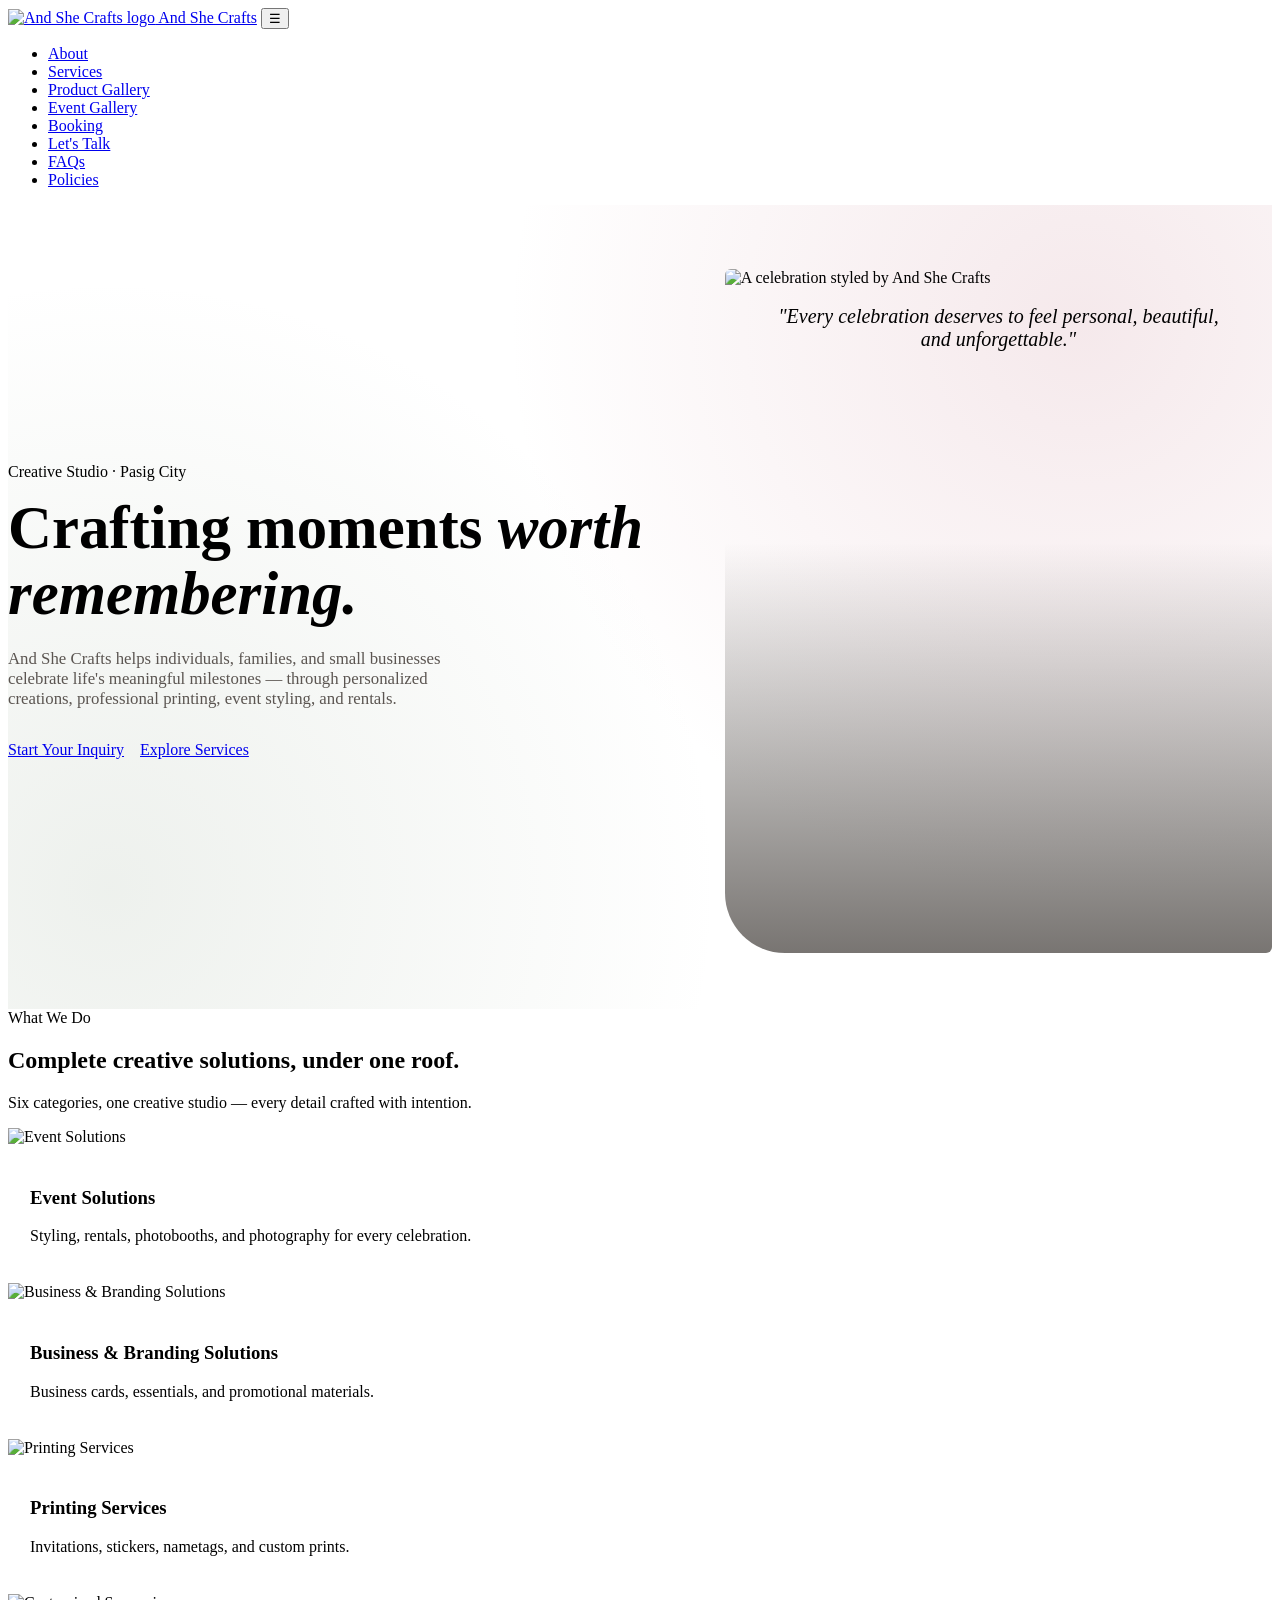
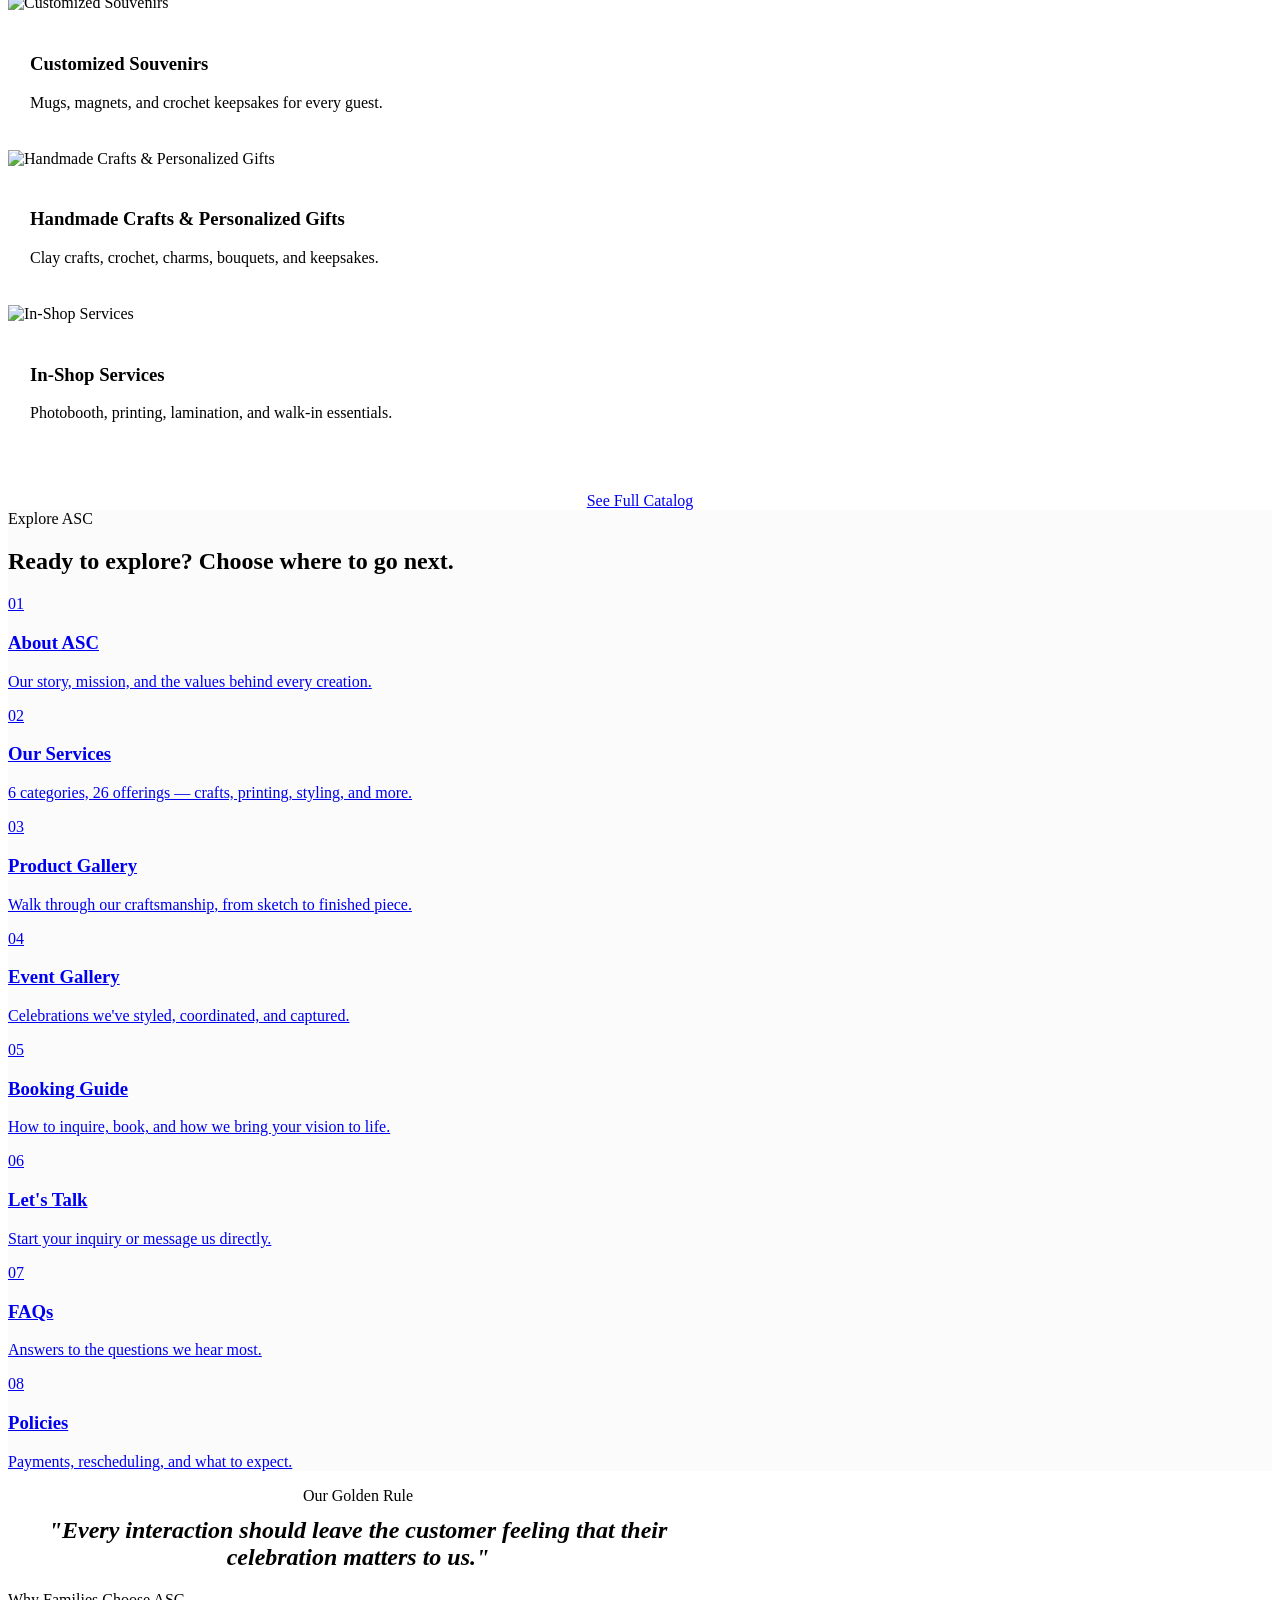
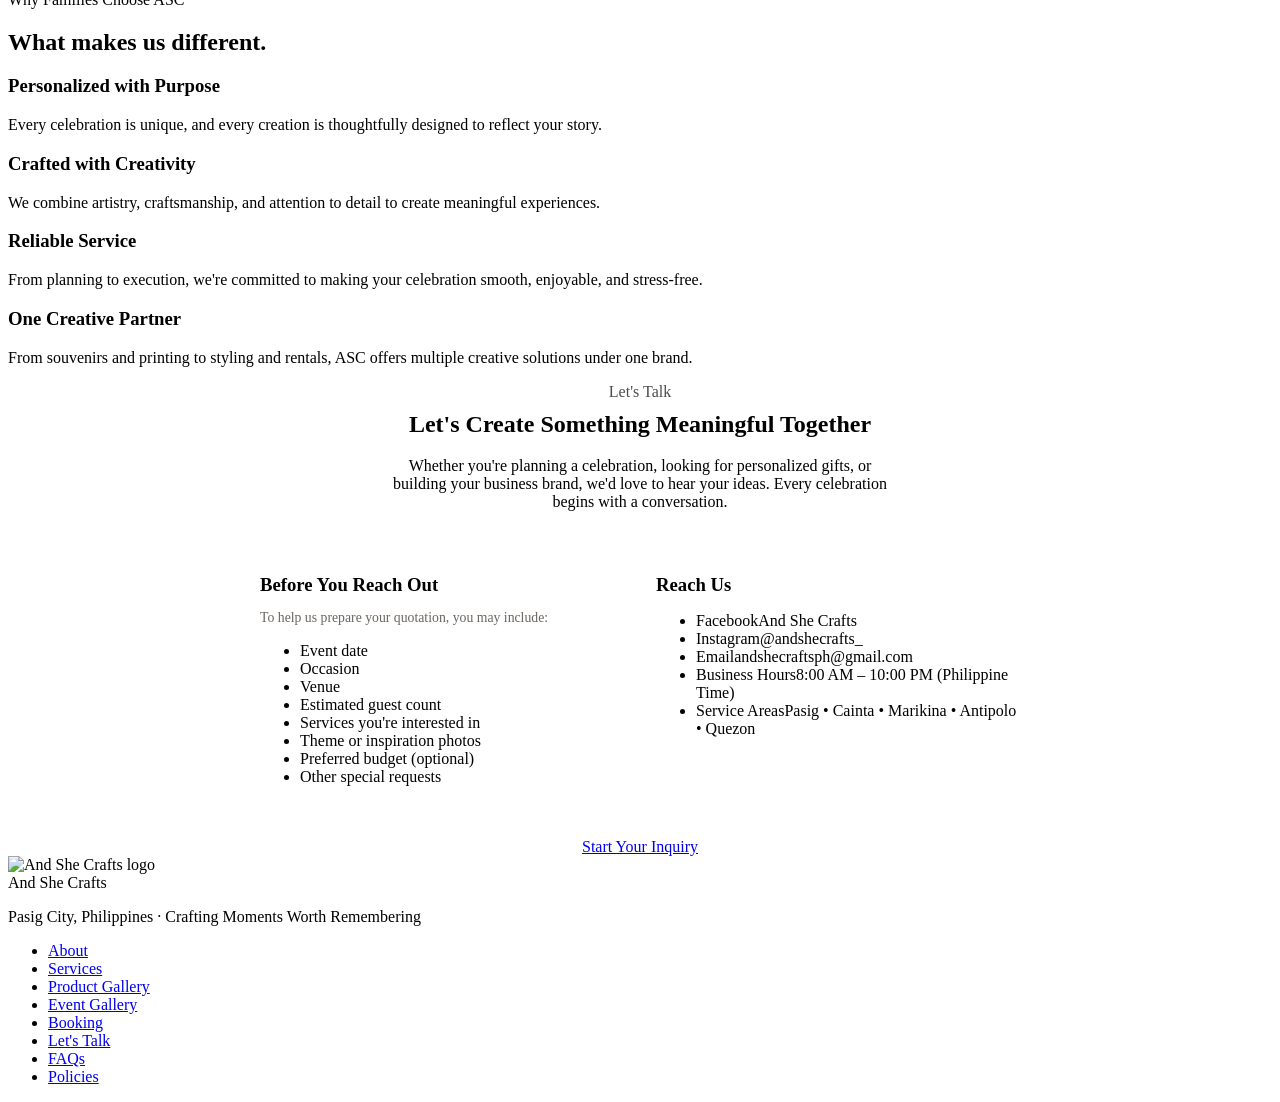
==== index.html @ 7d220f84 "Add files via upload" ====
<!DOCTYPE html>
<html lang="en">
<head>
<meta charset="UTF-8">
<meta name="viewport" content="width=device-width, initial-scale=1.0">
<title>And She Crafts — Crafting Moments Worth Remembering</title>
<link rel="stylesheet" href="css/style.css">
</head>
<body>

<header>
  <div class="nav-wrap">
    <a href="index.html" class="logo"><img src="images/asc-logo.png" alt="And She Crafts logo"> And She Crafts</a>
    <button class="nav-toggle" id="navToggle" aria-label="Open menu">☰</button>
    <nav>
      <ul id="navList">
        <li><a href="about.html">About</a></li>
        <li><a href="services.html">Services</a></li>
        <li><a href="product-gallery.html">Product Gallery</a></li>
        <li><a href="event-gallery.html">Event Gallery</a></li>
        <li><a href="booking-guide.html">Booking</a></li>
        <li><a href="lets-talk.html">Let's Talk</a></li>
        <li><a href="faqs.html">FAQs</a></li>
        <li><a href="policies.html">Policies</a></li>
      </ul>
    </nav>
  </div>
</header>

<main>
  <!-- 1. HERO -->
  <section style="padding-top:64px;padding-bottom:56px;background:radial-gradient(circle at 85% 15%, rgba(216,167,177,0.25), transparent 45%), radial-gradient(circle at 8% 85%, rgba(168,184,165,0.2), transparent 45%);">
    <div class="container" style="display:grid;grid-template-columns:1.1fr 0.9fr;gap:48px;align-items:center;">
      <div class="reveal in-view">
        <span class="section-eyebrow">Creative Studio · Pasig City</span>
        <h1 style="font-family:var(--serif);font-weight:600;font-size:clamp(2.4rem,5vw,3.8rem);line-height:1.08;margin:14px 0 22px;">Crafting moments <em style="font-style:italic;color:var(--rose-deep);">worth remembering.</em></h1>
        <p style="font-size:1.05rem;color:#5b5551;max-width:480px;margin-bottom:32px;">And She Crafts helps individuals, families, and small businesses celebrate life's meaningful milestones — through personalized creations, professional printing, event styling, and rentals.</p>
        <div style="display:flex;gap:16px;flex-wrap:wrap;">
          <a href="lets-talk.html" class="btn btn-primary">Start Your Inquiry</a>
          <a href="services.html" class="btn btn-outline">Explore Services</a>
        </div>
      </div>
      <div class="reveal in-view" style="position:relative;aspect-ratio:4/5;border-radius:6px 60px 6px 60px;overflow:hidden;">
        <img src="images/hero-celebration.jpg" alt="A celebration styled by And She Crafts" style="position:absolute;inset:0;width:100%;height:100%;object-fit:cover;">
        <div style="position:absolute;inset:0;background:linear-gradient(180deg, rgba(63,58,54,0) 40%, rgba(63,58,54,0.7) 100%);"></div>
        <p style="position:relative;z-index:2;font-family:var(--serif);font-style:italic;color:var(--ivory);font-size:1.25rem;text-align:center;padding:36px;margin-top:auto;">"Every celebration deserves to feel personal, beautiful, and unforgettable."</p>
      </div>
    </div>
  </section>

  <!-- 2. WHAT WE DO -->
  <section>
    <div class="container">
      <div class="section-head center reveal" style="margin-left:auto;margin-right:auto;">
        <span class="section-eyebrow">What We Do</span>
        <h2>Complete creative solutions, under one roof.</h2>
        <p class="lead-text">Six categories, one creative studio — every detail crafted with intention.</p>
      </div>
      <div class="card-grid reveal" style="grid-template-columns:repeat(3,1fr);">
        <div class="info-card" style="padding:0;overflow:hidden;">
          <img src="images/svc-event-styling.jpg" alt="Event Solutions" style="width:100%;aspect-ratio:4/3;object-fit:cover;">
          <div style="padding:22px;"><h3>Event Solutions</h3><p>Styling, rentals, photobooths, and photography for every celebration.</p></div>
        </div>
        <div class="info-card" style="padding:0;overflow:hidden;">
          <img src="images/svc-business-printing.jpg" alt="Business & Branding Solutions" style="width:100%;aspect-ratio:4/3;object-fit:cover;">
          <div style="padding:22px;"><h3>Business &amp; Branding Solutions</h3><p>Business cards, essentials, and promotional materials.</p></div>
        </div>
        <div class="info-card" style="padding:0;overflow:hidden;">
          <img src="images/svc-invitations.jpg" alt="Printing Services" style="width:100%;aspect-ratio:4/3;object-fit:cover;">
          <div style="padding:22px;"><h3>Printing Services</h3><p>Invitations, stickers, nametags, and custom prints.</p></div>
        </div>
        <div class="info-card" style="padding:0;overflow:hidden;">
          <img src="images/svc-souvenirs.jpg" alt="Customized Souvenirs" style="width:100%;aspect-ratio:4/3;object-fit:cover;">
          <div style="padding:22px;"><h3>Customized Souvenirs</h3><p>Mugs, magnets, and crochet keepsakes for every guest.</p></div>
        </div>
        <div class="info-card" style="padding:0;overflow:hidden;">
          <img src="images/svc-personalized-crafts.jpg" alt="Handmade Crafts & Personalized Gifts" style="width:100%;aspect-ratio:4/3;object-fit:cover;">
          <div style="padding:22px;"><h3>Handmade Crafts &amp; Personalized Gifts</h3><p>Clay crafts, crochet, charms, bouquets, and keepsakes.</p></div>
        </div>
        <div class="info-card" style="padding:0;overflow:hidden;">
          <img src="images/gallery-photobooth-1.jpg" alt="In-Shop Services" style="width:100%;aspect-ratio:4/3;object-fit:cover;">
          <div style="padding:22px;"><h3>In-Shop Services</h3><p>Photobooth, printing, lamination, and walk-in essentials.</p></div>
        </div>
      </div>
      <div style="text-align:center;margin-top:32px;">
        <a href="services.html" class="btn btn-outline">See Full Catalog</a>
      </div>
    </div>
  </section>

  <!-- 3. EXPLORE ASC -->
  <section style="background:rgba(168,184,165,0.06);">
    <div class="container">
      <div class="section-head center reveal" style="margin-left:auto;margin-right:auto;">
        <span class="section-eyebrow">Explore ASC</span>
        <h2>Ready to explore? Choose where to go next.</h2>
      </div>
      <div class="nav-cards reveal">
        <a href="about.html" class="nav-card"><span class="num">01</span><h3>About ASC</h3><p>Our story, mission, and the values behind every creation.</p></a>
        <a href="services.html" class="nav-card"><span class="num">02</span><h3>Our Services</h3><p>6 categories, 26 offerings — crafts, printing, styling, and more.</p></a>
        <a href="product-gallery.html" class="nav-card"><span class="num">03</span><h3>Product Gallery</h3><p>Walk through our craftsmanship, from sketch to finished piece.</p></a>
        <a href="event-gallery.html" class="nav-card"><span class="num">04</span><h3>Event Gallery</h3><p>Celebrations we've styled, coordinated, and captured.</p></a>
        <a href="booking-guide.html" class="nav-card"><span class="num">05</span><h3>Booking Guide</h3><p>How to inquire, book, and how we bring your vision to life.</p></a>
        <a href="lets-talk.html" class="nav-card"><span class="num">06</span><h3>Let's Talk</h3><p>Start your inquiry or message us directly.</p></a>
        <a href="faqs.html" class="nav-card"><span class="num">07</span><h3>FAQs</h3><p>Answers to the questions we hear most.</p></a>
        <a href="policies.html" class="nav-card"><span class="num">08</span><h3>Policies</h3><p>Payments, rescheduling, and what to expect.</p></a>
      </div>
    </div>
  </section>

  <!-- 4. OUR GOLDEN RULE -->
  <section style="background:var(--charcoal);color:var(--ivory);">
    <div class="container reveal" style="text-align:center;max-width:700px;">
      <span class="section-eyebrow" style="color:var(--lavender);">Our Golden Rule</span>
      <h2 style="color:var(--ivory);font-style:italic;margin-top:12px;">"Every interaction should leave the customer feeling that their celebration matters to us."</h2>
    </div>
  </section>

  <!-- 5. WHY FAMILIES CHOOSE ASC -->
  <section>
    <div class="container">
      <div class="section-head center reveal" style="margin-left:auto;margin-right:auto;">
        <span class="section-eyebrow">Why Families Choose ASC</span>
        <h2>What makes us different.</h2>
      </div>
      <div class="card-grid reveal">
        <div class="info-card"><h3>Personalized with Purpose</h3><p>Every celebration is unique, and every creation is thoughtfully designed to reflect your story.</p></div>
        <div class="info-card"><h3>Crafted with Creativity</h3><p>We combine artistry, craftsmanship, and attention to detail to create meaningful experiences.</p></div>
        <div class="info-card"><h3>Reliable Service</h3><p>From planning to execution, we're committed to making your celebration smooth, enjoyable, and stress-free.</p></div>
        <div class="info-card"><h3>One Creative Partner</h3><p>From souvenirs and printing to styling and rentals, ASC offers multiple creative solutions under one brand.</p></div>
      </div>
    </div>
  </section>

  <!-- 6. FINAL CTA / CONTACT -->
  <section id="contact" style="background:linear-gradient(160deg, var(--rose) 0%, var(--sand) 55%, var(--sage) 100%);">
    <div class="container reveal" style="max-width:760px;margin:0 auto;">
      <div style="text-align:center;">
        <span class="section-eyebrow" style="color:var(--charcoal);opacity:0.7;">Let's Talk</span>
        <h2 style="margin-top:10px;">Let's Create Something Meaningful Together</h2>
        <p class="lead-text" style="max-width:520px;margin-left:auto;margin-right:auto;">Whether you're planning a celebration, looking for personalized gifts, or building your business brand, we'd love to hear your ideas. Every celebration begins with a conversation.</p>
      </div>

      <div style="display:grid;grid-template-columns:1fr 1fr;gap:32px;margin-top:44px;">
        <div class="info-card">
          <h3 style="margin-bottom:4px;">Before You Reach Out</h3>
          <p style="font-size:0.86rem;color:#6b6560;margin-bottom:4px;">To help us prepare your quotation, you may include:</p>
          <ul class="simple-checklist">
            <li>Event date</li>
            <li>Occasion</li>
            <li>Venue</li>
            <li>Estimated guest count</li>
            <li>Services you're interested in</li>
            <li>Theme or inspiration photos</li>
            <li>Preferred budget (optional)</li>
            <li>Other special requests</li>
          </ul>
        </div>
        <div class="info-card">
          <h3 style="margin-bottom:8px;">Reach Us</h3>
          <ul class="contact-info-list">
            <li><span class="c-label">Facebook</span>And She Crafts</li>
            <li><span class="c-label">Instagram</span>@andshecrafts_</li>
            <li><span class="c-label">Email</span>andshecraftsph@gmail.com</li>
            <li><span class="c-label">Business Hours</span>8:00 AM – 10:00 PM (Philippine Time)</li>
            <li><span class="c-label">Service Areas</span>Pasig • Cainta • Marikina • Antipolo • Quezon</li>
          </ul>
        </div>
      </div>

      <div style="text-align:center;margin-top:36px;">
        <a href="lets-talk.html" class="btn btn-primary">Start Your Inquiry</a>
      </div>
    </div>
  </section>
</main>

<footer>
  <div class="foot-logo"><img src="images/asc-logo.png" alt="And She Crafts logo"><div>And She Crafts</div></div>
  <p>Pasig City, Philippines · Crafting Moments Worth Remembering</p>
  <nav>
    <ul>
      <li><a href="about.html">About</a></li>
      <li><a href="services.html">Services</a></li>
      <li><a href="product-gallery.html">Product Gallery</a></li>
      <li><a href="event-gallery.html">Event Gallery</a></li>
      <li><a href="booking-guide.html">Booking</a></li>
      <li><a href="lets-talk.html">Let's Talk</a></li>
      <li><a href="faqs.html">FAQs</a></li>
      <li><a href="policies.html">Policies</a></li>
    </ul>
  </nav>
</footer>

<script src="js/main.js"></script>
</body>
</html>
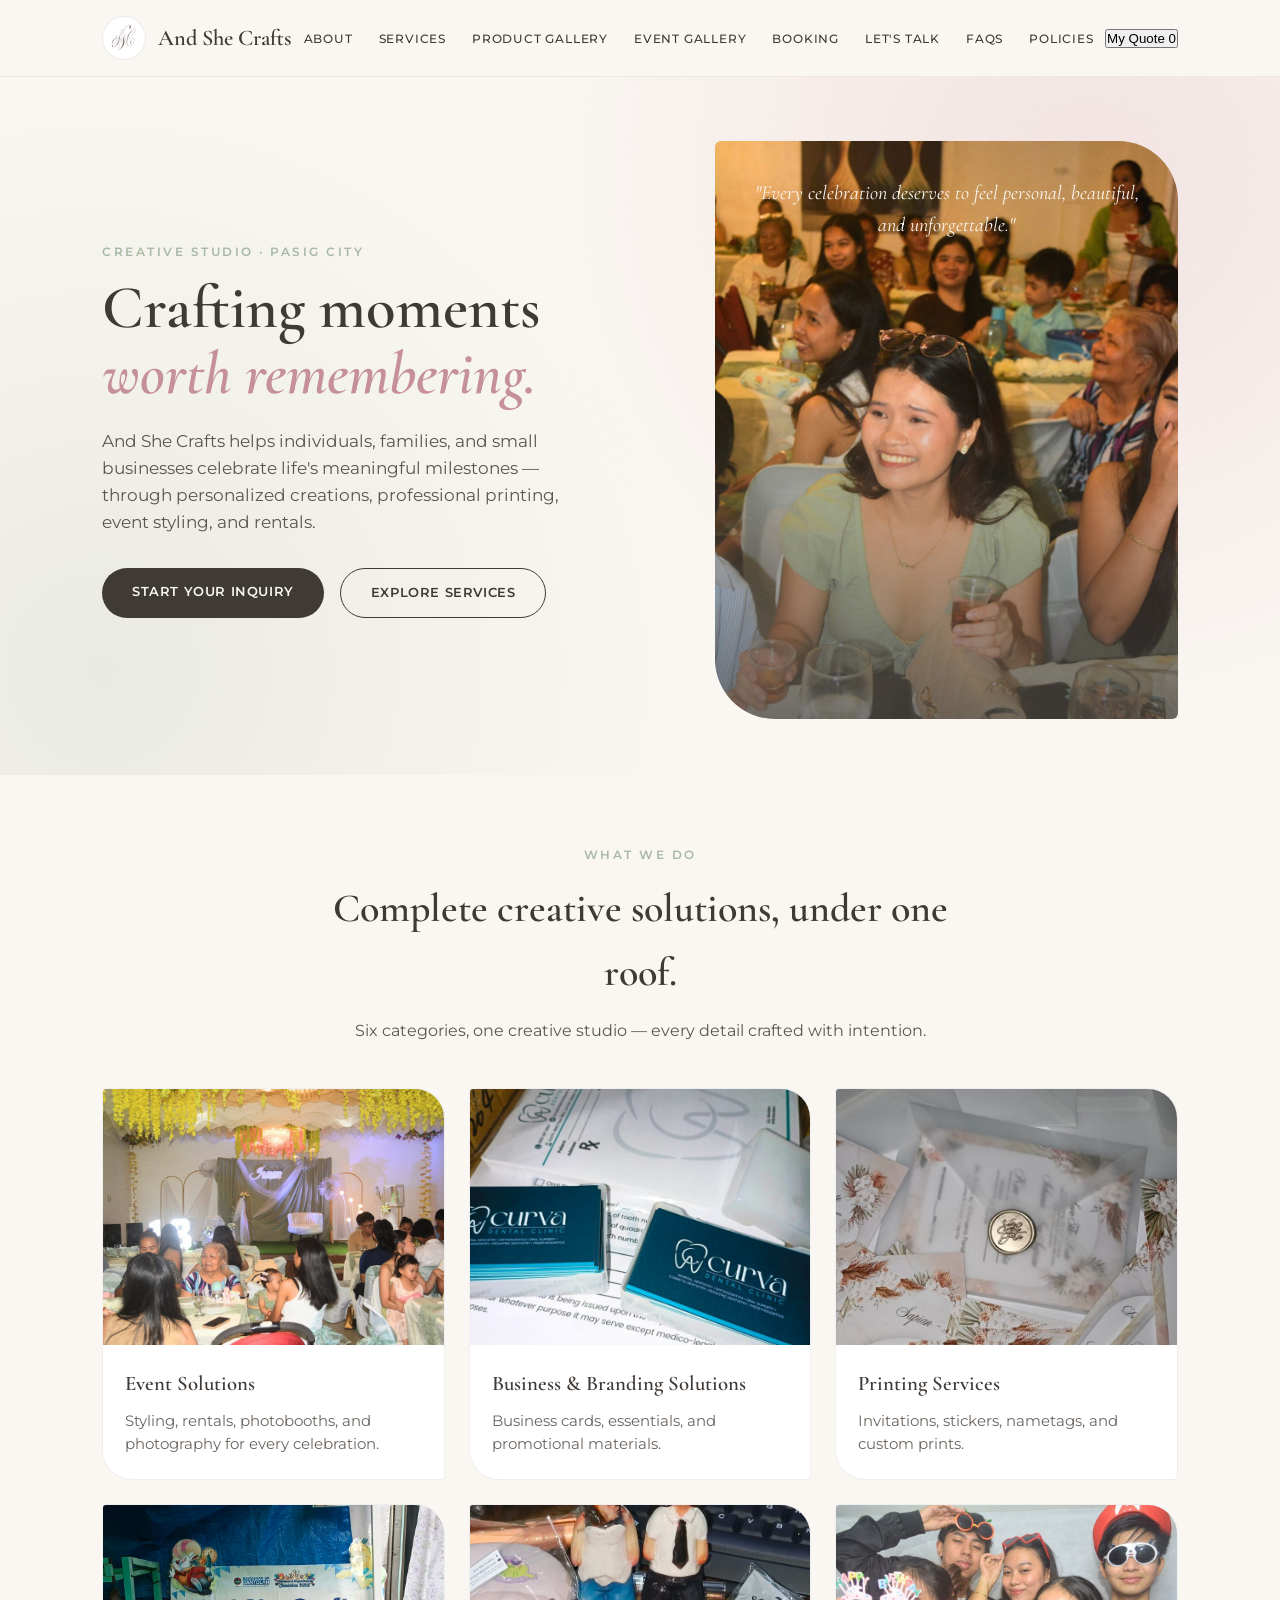
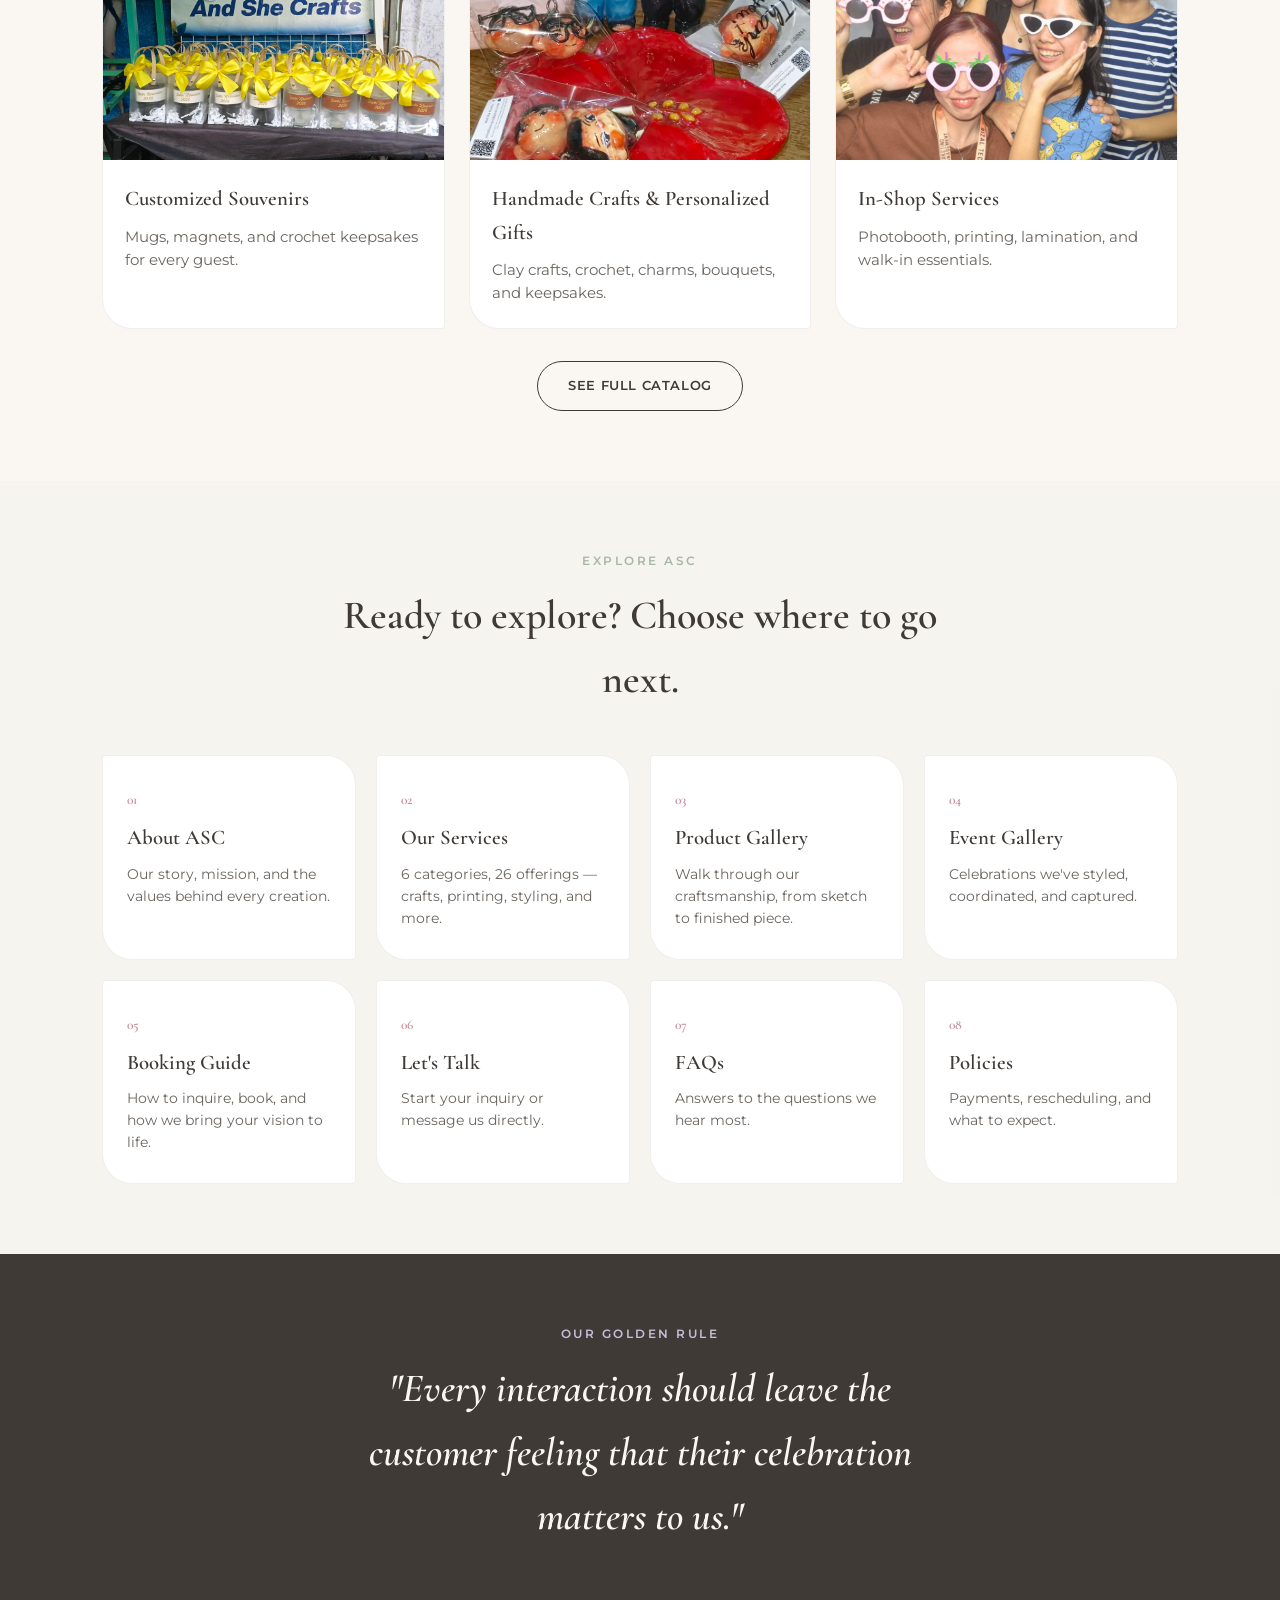
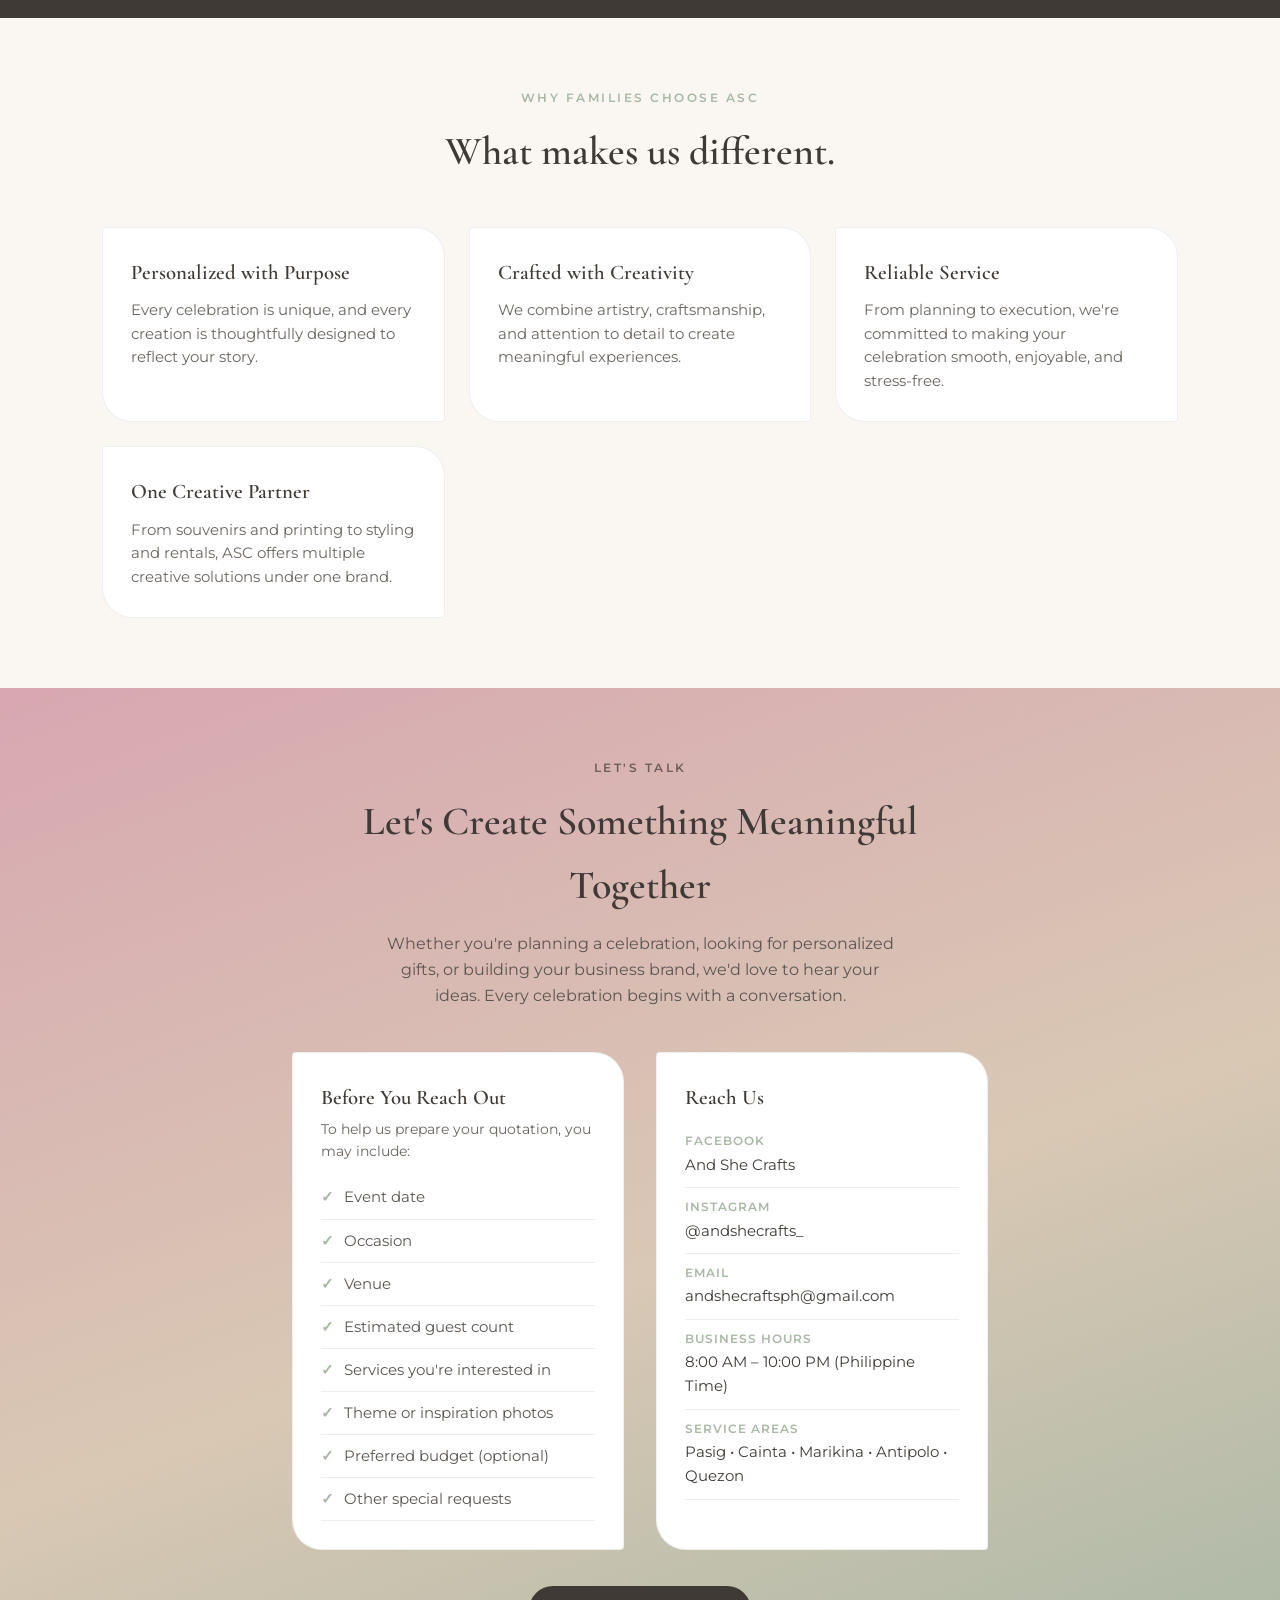
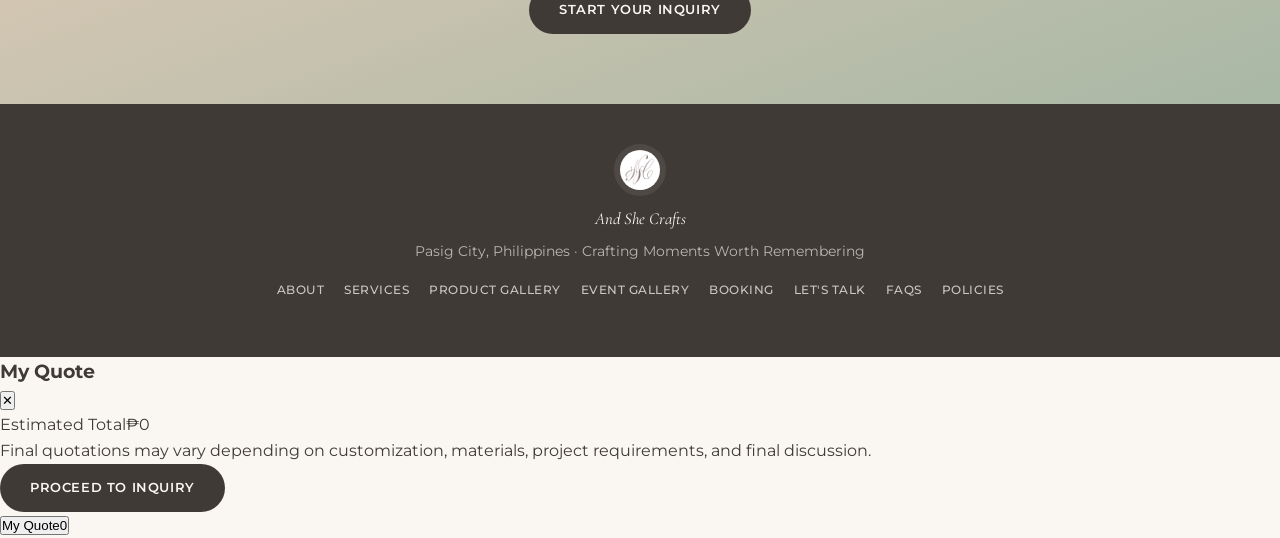
==== commit 5628aece: "Add files via upload" ====
--- a/index.html
+++ b/index.html
@@ -4,6 +4,14 @@
 <meta charset="UTF-8">
 <meta name="viewport" content="width=device-width, initial-scale=1.0">
 <title>And She Crafts — Crafting Moments Worth Remembering</title>
+<link rel="icon" type="image/x-icon" href="favicon.ico">
+<link rel="icon" type="image/png" sizes="16x16" href="images/favicon/favicon-16x16.png">
+<link rel="icon" type="image/png" sizes="32x32" href="images/favicon/favicon-32x32.png">
+<link rel="icon" type="image/png" sizes="48x48" href="images/favicon/favicon-48x48.png">
+<link rel="apple-touch-icon" sizes="180x180" href="images/favicon/apple-touch-icon.png">
+<link rel="icon" type="image/png" sizes="192x192" href="images/favicon/android-chrome-192x192.png">
+<link rel="icon" type="image/png" sizes="512x512" href="images/favicon/android-chrome-512x512.png">
+<link rel="manifest" href="site.webmanifest">
 <link rel="stylesheet" href="css/style.css">
 </head>
 <body>
@@ -11,8 +19,7 @@
 <header>
   <div class="nav-wrap">
     <a href="index.html" class="logo"><img src="images/asc-logo.png" alt="And She Crafts logo"> And She Crafts</a>
-    <button class="nav-toggle" id="navToggle" aria-label="Open menu">☰</button>
-    <nav>
+    <button class="nav-toggle" id="navToggle" aria-label="Open menu">☰</button>    <nav>
       <ul id="navList">
         <li><a href="about.html">About</a></li>
         <li><a href="services.html">Services</a></li>
@@ -24,13 +31,14 @@
         <li><a href="policies.html">Policies</a></li>
       </ul>
     </nav>
+    <button type="button" class="quote-nav-btn">My Quote <span class="quote-badge">0</span></button>
   </div>
 </header>
 
 <main>
   <!-- 1. HERO -->
   <section style="padding-top:64px;padding-bottom:56px;background:radial-gradient(circle at 85% 15%, rgba(216,167,177,0.25), transparent 45%), radial-gradient(circle at 8% 85%, rgba(168,184,165,0.2), transparent 45%);">
-    <div class="container" style="display:grid;grid-template-columns:1.1fr 0.9fr;gap:48px;align-items:center;">
+    <div class="container split-2col" style="display:grid;grid-template-columns:1.1fr 0.9fr;gap:48px;align-items:center;">
       <div class="reveal in-view">
         <span class="section-eyebrow">Creative Studio · Pasig City</span>
         <h1 style="font-family:var(--serif);font-weight:600;font-size:clamp(2.4rem,5vw,3.8rem);line-height:1.08;margin:14px 0 22px;">Crafting moments <em style="font-style:italic;color:var(--rose-deep);">worth remembering.</em></h1>
@@ -56,7 +64,7 @@
         <h2>Complete creative solutions, under one roof.</h2>
         <p class="lead-text">Six categories, one creative studio — every detail crafted with intention.</p>
       </div>
-      <div class="card-grid reveal" style="grid-template-columns:repeat(3,1fr);">
+      <div class="card-grid reveal">
         <div class="info-card" style="padding:0;overflow:hidden;">
           <img src="images/svc-event-styling.jpg" alt="Event Solutions" style="width:100%;aspect-ratio:4/3;object-fit:cover;">
           <div style="padding:22px;"><h3>Event Solutions</h3><p>Styling, rentals, photobooths, and photography for every celebration.</p></div>
@@ -141,7 +149,7 @@
         <p class="lead-text" style="max-width:520px;margin-left:auto;margin-right:auto;">Whether you're planning a celebration, looking for personalized gifts, or building your business brand, we'd love to hear your ideas. Every celebration begins with a conversation.</p>
       </div>
 
-      <div style="display:grid;grid-template-columns:1fr 1fr;gap:32px;margin-top:44px;">
+      <div class="split-2col" style="display:grid;grid-template-columns:1fr 1fr;gap:32px;margin-top:44px;">
         <div class="info-card">
           <h3 style="margin-bottom:4px;">Before You Reach Out</h3>
           <p style="font-size:0.86rem;color:#6b6560;margin-bottom:4px;">To help us prepare your quotation, you may include:</p>
@@ -192,6 +200,22 @@
   </nav>
 </footer>
 
-<script src="js/main.js"></script>
-</body>
+
+<div class="quote-drawer-overlay" id="quoteDrawerOverlay">
+  <div class="quote-drawer">
+    <div class="quote-drawer-head">
+      <h3>My Quote</h3>
+      <button class="quote-drawer-close" aria-label="Close">✕</button>
+    </div>
+    <div class="quote-drawer-body"></div>
+    <div class="quote-drawer-foot">
+      <div class="qd-total"><span>Estimated Total</span><span class="qd-total-value">₱0</span></div>
+      <p class="qd-note">Final quotations may vary depending on customization, materials, project requirements, and final discussion.</p>
+      <a href="lets-talk.html" class="btn btn-primary">Proceed to Inquiry</a>
+    </div>
+  </div>
+</div>
+<button type="button" class="quote-fab"><span>My Quote</span><span class="quote-badge">0</span></button>
+
+<script src="js/main.js"></script></body>
 </html>
--- a/css/style.css
+++ b/css/style.css
@@ -0,0 +1,294 @@
+@import url('https://fonts.googleapis.com/css2?family=Cormorant+Garamond:ital,wght@0,400;0,500;0,600;0,700;1,500&family=Montserrat:wght@400;500;600;700&display=swap');
+
+:root{
+  --rose:#D8A7B1;
+  --rose-deep:#c58f9b;
+  --ivory:#FAF7F2;
+  --sage:#A8B8A5;
+  --sand:#D9C8B4;
+  --charcoal:#3F3A36;
+  --lavender:#C8BDD9;
+  --serif:'Cormorant Garamond', serif;
+  --sans:'Montserrat', sans-serif;
+}
+*{margin:0;padding:0;box-sizing:border-box;}
+html{scroll-behavior:smooth;}
+body{background:var(--ivory);color:var(--charcoal);font-family:var(--sans);line-height:1.6;}
+a{text-decoration:none;color:inherit;}
+ul{list-style:none;}
+img{max-width:100%;display:block;}
+.container{max-width:1140px;margin:0 auto;padding:0 32px;}
+
+/* Header */
+header{position:sticky;top:0;z-index:100;background:rgba(250,247,242,0.95);backdrop-filter:blur(10px);border-bottom:1px solid rgba(63,58,54,0.08);}
+.nav-wrap{display:flex;align-items:center;justify-content:space-between;padding:16px 32px;max-width:1140px;margin:0 auto;}
+.logo{font-family:var(--serif);font-weight:600;font-size:1.4rem;display:flex;align-items:center;gap:8px;}
+.logo .mark{color:var(--rose-deep);}
+nav ul{display:flex;gap:26px;flex-wrap:wrap;}
+nav a{font-size:0.76rem;font-weight:500;letter-spacing:0.8px;text-transform:uppercase;position:relative;padding-bottom:4px;white-space:nowrap;}
+nav a::after{content:'';position:absolute;left:0;bottom:0;width:0;height:1px;background:var(--rose-deep);transition:width .3s ease;}
+nav a:hover::after, nav a.active::after{width:100%;}
+nav a.active{color:var(--rose-deep);}
+.nav-toggle{display:none;background:none;border:none;font-size:1.5rem;cursor:pointer;color:var(--charcoal);}
+@media (max-width:960px){
+  nav ul{position:fixed;top:60px;left:0;right:0;background:var(--ivory);flex-direction:column;align-items:center;gap:0;max-height:0;overflow:hidden;transition:max-height .35s ease;border-bottom:1px solid rgba(63,58,54,0.08);}
+  nav ul.open{max-height:520px;overflow-y:auto;}
+  nav ul li{width:100%;text-align:center;}
+  nav ul a{display:block;padding:14px 0;}
+  .nav-toggle{display:block;}
+}
+
+/* Page header banner (non-home pages) */
+.page-banner{padding:64px 0 40px;text-align:center;background:linear-gradient(180deg, rgba(216,167,177,0.14), transparent);}
+.page-banner .eyebrow{font-size:0.75rem;letter-spacing:2.5px;text-transform:uppercase;font-weight:600;color:var(--sage);}
+.page-banner h1{font-family:var(--serif);font-weight:600;font-size:clamp(2.2rem,4.5vw,3.2rem);margin-top:10px;}
+.page-banner p{max-width:600px;margin:14px auto 0;color:#5b5551;}
+
+section{padding:70px 0;}
+h2{font-family:var(--serif);font-weight:600;font-size:clamp(1.8rem,3.2vw,2.5rem);}
+.section-eyebrow{font-size:0.75rem;letter-spacing:2.5px;text-transform:uppercase;font-weight:600;color:var(--sage);display:block;margin-bottom:12px;}
+.section-head{max-width:640px;margin-bottom:44px;}
+.section-head.center{margin-left:auto;margin-right:auto;text-align:center;}
+.lead-text{color:#5b5551;margin-top:14px;}
+
+/* Buttons */
+.btn{display:inline-block;padding:14px 30px;border-radius:999px;font-size:0.8rem;font-weight:600;letter-spacing:0.6px;text-transform:uppercase;transition:transform .25s ease,box-shadow .25s ease,background .25s ease,color .25s ease;}
+.btn-primary{background:var(--charcoal);color:var(--ivory);}
+.btn-primary:hover{transform:translateY(-2px);box-shadow:0 10px 24px rgba(63,58,54,0.2);}
+.btn-outline{border:1px solid var(--charcoal);background:transparent;}
+.btn-outline:hover{background:var(--charcoal);color:var(--ivory);}
+
+/* Card-based nav grid (Home) */
+.nav-cards{display:grid;grid-template-columns:repeat(4,1fr);gap:20px;}
+.nav-card{background:#fff;border:1px solid rgba(63,58,54,0.08);border-radius:4px 30px 4px 30px;padding:30px 24px;transition:transform .3s ease,box-shadow .3s ease;}
+.nav-card:hover{transform:translateY(-4px);box-shadow:0 16px 30px rgba(63,58,54,0.1);}
+.nav-card .num{font-family:var(--serif);color:var(--rose-deep);font-weight:600;font-size:0.85rem;}
+.nav-card h3{font-family:var(--serif);font-size:1.3rem;font-weight:600;margin:10px 0 8px;}
+.nav-card p{font-size:0.86rem;color:#6b6560;}
+@media (max-width:900px){.nav-cards{grid-template-columns:repeat(2,1fr);}}
+@media (max-width:560px){.nav-cards{grid-template-columns:1fr;}}
+
+/* Generic content card grid */
+.card-grid{display:grid;grid-template-columns:repeat(3,1fr);gap:24px;}
+@media (max-width:900px){.card-grid{grid-template-columns:1fr 1fr;}}
+@media (max-width:600px){.card-grid{grid-template-columns:1fr;}}
+.info-card{background:#fff;border:1px solid rgba(63,58,54,0.08);border-radius:4px 30px 4px 30px;padding:28px;}
+.info-card h3{font-family:var(--serif);font-size:1.3rem;font-weight:600;margin-bottom:10px;}
+.info-card p{font-size:0.92rem;color:#6b6560;}
+
+/* Gallery grid */
+.gallery-grid{display:grid;grid-template-columns:repeat(4,1fr);gap:14px;}
+.gallery-grid img{width:100%;aspect-ratio:1/1;object-fit:cover;border-radius:4px 20px 4px 20px;transition:transform .4s ease;}
+.gallery-grid a:hover img{transform:scale(1.03);}
+@media (max-width:900px){.gallery-grid{grid-template-columns:repeat(3,1fr);}}
+@media (max-width:600px){.gallery-grid{grid-template-columns:repeat(2,1fr);}}
+
+/* Category blocks (Services page) */
+.category-block{margin-bottom:56px;}
+.category-head{display:flex;align-items:baseline;gap:14px;border-bottom:1px solid rgba(63,58,54,0.12);padding-bottom:14px;margin-bottom:20px;}
+.category-head h2{font-size:1.7rem;}
+.category-head .count{font-size:0.78rem;color:var(--sage);font-weight:600;text-transform:uppercase;letter-spacing:1px;}
+
+/* Catalog item (details/summary accordion) */
+.catalog-item{background:#fff;border:1px solid rgba(63,58,54,0.1);border-radius:6px;margin-bottom:12px;overflow:hidden;}
+.catalog-item summary{cursor:pointer;list-style:none;padding:20px 24px;display:flex;justify-content:space-between;align-items:center;gap:16px;}
+.catalog-item summary::-webkit-details-marker{display:none;}
+.catalog-item summary .s-name{font-family:var(--serif);font-size:1.2rem;font-weight:600;}
+.catalog-item summary .s-price{font-size:0.78rem;color:var(--rose-deep);font-weight:600;text-transform:uppercase;letter-spacing:0.5px;white-space:nowrap;}
+.catalog-item summary .chevron{transition:transform .3s ease;color:var(--sage);font-size:1.1rem;}
+.catalog-item[open] summary .chevron{transform:rotate(180deg);}
+.catalog-body{padding:0 24px 28px;border-top:1px solid rgba(63,58,54,0.08);}
+.catalog-body .overview{margin:18px 0;color:#5b5551;}
+.catalog-grid-fields{display:grid;grid-template-columns:1fr 1fr;gap:22px;margin-bottom:18px;}
+@media (max-width:640px){.catalog-grid-fields{grid-template-columns:1fr;}}
+.field-label{font-size:0.72rem;letter-spacing:1.5px;text-transform:uppercase;font-weight:600;color:var(--sage);margin-bottom:6px;display:block;}
+.field-value{font-size:0.92rem;color:#5b5551;}
+.field-value ul{padding-left:18px;list-style:disc;}
+.field-value li{margin-bottom:4px;}
+.placeholder{color:#b0a9a4;font-style:italic;}
+.sample-photos{display:grid;grid-template-columns:repeat(4,1fr);gap:8px;margin-top:8px;}
+.sample-photos img{aspect-ratio:1/1;object-fit:cover;border-radius:3px 14px 3px 14px;}
+@media (max-width:640px){.sample-photos{grid-template-columns:repeat(2,1fr);}}
+
+/* FAQ accordion */
+.faq-item{border-bottom:1px solid rgba(63,58,54,0.12);}
+.faq-item summary{cursor:pointer;list-style:none;padding:20px 4px;font-family:var(--serif);font-size:1.15rem;font-weight:600;display:flex;justify-content:space-between;}
+.faq-item summary::-webkit-details-marker{display:none;}
+.faq-item summary .chevron{color:var(--sage);transition:transform .3s ease;}
+.faq-item[open] summary .chevron{transform:rotate(180deg);}
+.faq-item .faq-answer{padding:0 4px 20px;color:#5b5551;}
+
+/* Footer */
+footer{background:var(--charcoal);color:rgba(250,247,242,0.65);padding:40px 0;text-align:center;font-size:0.85rem;}
+footer .foot-logo{font-family:var(--serif);font-style:italic;color:var(--ivory);font-size:1.05rem;margin-bottom:8px;}
+footer nav{margin:16px 0;}
+footer nav ul{display:flex;justify-content:center;gap:20px;flex-wrap:wrap;}
+footer nav a{font-size:0.76rem;text-transform:uppercase;letter-spacing:0.5px;color:rgba(250,247,242,0.75);}
+footer nav a:hover{color:var(--rose);}
+
+.reveal{opacity:0;transform:translateY(24px);transition:opacity .6s ease,transform .6s ease;}
+.reveal.in-view{opacity:1;transform:translateY(0);}
+
+.badge-row{display:flex;flex-wrap:wrap;gap:10px;margin-top:10px;}
+.badge{background:rgba(168,184,165,0.18);color:var(--charcoal);font-size:0.74rem;padding:6px 14px;border-radius:999px;font-weight:500;}
+
+/* What We Do — service groups (homepage) */
+.service-group{margin-bottom:44px;}
+.service-group:last-child{margin-bottom:0;}
+.service-group-title{display:block;font-size:0.78rem;letter-spacing:2px;text-transform:uppercase;font-weight:600;color:var(--sage);margin-bottom:16px;padding-bottom:10px;border-bottom:1px solid rgba(63,58,54,0.12);}
+.services-grid{display:grid;grid-template-columns:repeat(3,1fr);gap:1px;background:rgba(63,58,54,0.1);border:1px solid rgba(63,58,54,0.1);border-radius:8px;overflow:hidden;}
+.service-card{background:var(--ivory);padding:0 0 30px;overflow:hidden;transition:background .3s ease;}
+.service-card:hover{background:#fff;}
+.service-card img{width:100%;aspect-ratio:4/3;object-fit:cover;margin-bottom:22px;transition:transform .5s ease;}
+.service-card:hover img{transform:scale(1.04);}
+.service-card .num,.service-card h3,.service-card p{padding-left:30px;padding-right:30px;}
+.service-card .num{font-family:var(--serif);font-size:0.85rem;color:var(--rose-deep);font-weight:600;margin-bottom:14px;display:block;}
+.service-card h3{font-family:var(--serif);font-size:1.4rem;font-weight:600;margin-bottom:10px;}
+.service-card p{font-size:0.92rem;color:#6b6560;}
+@media (max-width:860px){.services-grid{grid-template-columns:1fr;}}
+
+/* Simple checklist (used in contact + FAQ) */
+.simple-checklist{list-style:none;padding:0;margin-top:14px;}
+.simple-checklist li{display:flex;gap:10px;align-items:flex-start;padding:9px 0;border-bottom:1px solid rgba(63,58,54,0.08);font-size:0.94rem;color:#5b5551;}
+.simple-checklist li::before{content:'✓';color:var(--sage);font-weight:700;}
+
+/* Continue-exploring strip (bottom of content pages) */
+.continue-strip{background:rgba(216,167,177,0.1);border-radius:6px;padding:36px;text-align:center;margin-top:48px;}
+.continue-strip p{font-family:var(--serif);font-size:1.3rem;font-style:italic;margin-bottom:16px;}
+
+/* Contact info list */
+.contact-info-list{list-style:none;padding:0;}
+.contact-info-list li{padding:10px 0;border-bottom:1px solid rgba(63,58,54,0.08);font-size:0.95rem;}
+.contact-info-list .c-label{color:var(--sage);font-weight:600;font-size:0.72rem;letter-spacing:1px;text-transform:uppercase;display:block;margin-bottom:2px;}
+
+/* Interactive service cards (Services page) */
+.svc-row{display:grid;grid-template-columns:repeat(4,1fr);gap:16px;margin-bottom:0;}
+@media (max-width:900px){.svc-row{grid-template-columns:repeat(2,1fr);}}
+@media (max-width:560px){.svc-row{grid-template-columns:1fr;}}
+.svc-card{background:#fff;border:1px solid rgba(63,58,54,0.1);border-radius:4px 24px 4px 24px;overflow:hidden;cursor:pointer;text-align:left;font-family:inherit;transition:box-shadow .25s ease,border-color .25s ease;padding:0;}
+.svc-card img{width:100%;aspect-ratio:4/3;object-fit:cover;}
+.svc-card .svc-card-body{padding:16px 18px 20px;}
+.svc-card h4{font-family:var(--serif);font-size:1.1rem;font-weight:600;margin-bottom:4px;}
+.svc-card .svc-price{font-size:0.76rem;color:var(--rose-deep);font-weight:600;text-transform:uppercase;letter-spacing:0.4px;}
+.svc-card .svc-learn{font-size:0.78rem;color:var(--sage);margin-top:8px;font-weight:600;}
+.svc-card .svc-pricelist{font-size:0.72rem;color:var(--rose-deep);margin-top:6px;font-weight:600;text-decoration:underline;display:inline-block;}
+.svc-card:hover{box-shadow:0 12px 24px rgba(63,58,54,0.1);}
+.svc-card.active{border-color:var(--rose-deep);box-shadow:0 12px 24px rgba(216,167,177,0.25);}
+
+.svc-detail-panel{display:none;background:rgba(216,167,177,0.08);border-radius:6px;padding:32px;margin:20px 0 44px;}
+.svc-detail-panel.open{display:grid;grid-template-columns:1fr 1.3fr;gap:32px;}
+@media (max-width:760px){.svc-detail-panel.open{grid-template-columns:1fr;}}
+.svc-detail-panel img{width:100%;border-radius:4px 30px 4px 30px;aspect-ratio:4/3;object-fit:cover;}
+.svc-detail-panel h3{font-family:var(--serif);font-size:1.6rem;font-weight:600;margin-bottom:10px;}
+.svc-detail-panel .d-field{margin-bottom:14px;}
+.svc-detail-panel .d-label{font-size:0.72rem;letter-spacing:1.5px;text-transform:uppercase;font-weight:600;color:var(--sage);display:block;margin-bottom:4px;}
+.svc-detail-panel .d-value{font-size:0.92rem;color:#5b5551;}
+
+/* Narrative gallery sections */
+.story-block{margin-bottom:64px;}
+.story-head{max-width:600px;margin-bottom:24px;}
+.story-head .s-num{font-family:var(--serif);color:var(--rose-deep);font-weight:600;font-size:0.85rem;}
+.story-head h3{font-family:var(--serif);font-size:1.7rem;font-weight:600;margin:6px 0 8px;}
+.story-grid{display:grid;grid-template-columns:repeat(4,1fr);gap:14px;}
+.story-grid img{width:100%;aspect-ratio:1/1;object-fit:cover;border-radius:4px 20px 4px 20px;transition:transform .4s ease;}
+.story-grid a:hover img{transform:scale(1.03);}
+@media (max-width:900px){.story-grid{grid-template-columns:repeat(3,1fr);}}
+@media (max-width:600px){.story-grid{grid-template-columns:repeat(2,1fr);}}
+
+/* Inquiry form */
+.inquiry-form{display:grid;gap:16px;}
+.inquiry-form label{font-size:0.76rem;letter-spacing:1px;text-transform:uppercase;font-weight:600;color:var(--sage);display:block;margin-bottom:6px;}
+.inquiry-form input, .inquiry-form textarea, .inquiry-form select{width:100%;padding:13px 16px;border:1px solid rgba(63,58,54,0.2);border-radius:8px;background:#fff;font-family:var(--sans);font-size:0.94rem;color:var(--charcoal);}
+.inquiry-form textarea{min-height:90px;resize:vertical;}
+.form-row-2{display:grid;grid-template-columns:1fr 1fr;gap:16px;}
+@media (max-width:640px){.form-row-2{grid-template-columns:1fr;}}
+.btn-facebook{display:inline-flex;align-items:center;gap:10px;background:#1877F2;color:#fff;padding:14px 30px;border-radius:999px;font-size:0.85rem;font-weight:600;letter-spacing:0.5px;text-transform:uppercase;}
+.btn-facebook:hover{background:#145dbf;}
+
+/* Logo image — circular container */
+.logo img{
+  height:44px;width:44px;
+  border-radius:50%;
+  object-fit:cover;
+  background:#fff;
+  border:1px solid rgba(63,58,54,0.1);
+  padding:4px;
+}
+.logo{gap:12px;}
+footer .foot-logo img{
+  height:52px;width:52px;
+  border-radius:50%;
+  object-fit:cover;
+  background:rgba(250,247,242,0.08);
+  padding:6px;
+  margin:0 auto 10px;
+  display:block;
+}
+
+/* Package configurator (Services page V7) */
+.pkg-tabs{display:flex;flex-wrap:wrap;gap:10px;margin-top:16px;}
+.pkg-tab{background:#fff;border:1.5px solid rgba(63,58,54,0.15);border-radius:999px;padding:9px 20px;font-size:0.82rem;font-weight:600;color:var(--charcoal);cursor:pointer;transition:all .25s ease;}
+.pkg-tab:hover{border-color:var(--rose-deep);}
+.pkg-tab.active{background:var(--charcoal);border-color:var(--charcoal);color:var(--ivory);}
+.pkg-includes{list-style:none;padding:0;margin-top:10px;}
+.pkg-includes li{display:flex;gap:10px;align-items:flex-start;padding:7px 0;font-size:0.92rem;color:#5b5551;}
+.pkg-includes li::before{content:'✓';color:var(--sage);font-weight:700;}
+.pkg-price{font-family:var(--serif);font-size:1.7rem;font-weight:600;color:var(--rose-deep);margin:6px 0 4px;}
+.pkg-btn-row{display:flex;gap:14px;flex-wrap:wrap;margin-top:20px;}
+
+/* Slideshow prev/next arrows */
+.story-slideshow{position:relative;}
+.slide-arrow{
+  position:absolute;top:50%;transform:translateY(-50%);
+  background:rgba(250,247,242,0.85);border:none;border-radius:50%;
+  width:40px;height:40px;font-size:1.2rem;cursor:pointer;color:var(--charcoal);
+  display:flex;align-items:center;justify-content:center;z-index:5;
+  transition:background .25s ease;
+}
+.slide-arrow:hover{background:#fff;}
+.slide-arrow.prev{left:14px;}
+.slide-arrow.next{right:14px;}
+@media (max-width:600px){.slide-arrow{width:32px;height:32px;font-size:1rem;}}
+
+/* File upload field */
+.file-upload{border:1.5px dashed rgba(63,58,54,0.25);border-radius:8px;padding:16px;background:rgba(250,247,242,0.6);font-size:0.85rem;color:#6b6560;}
+.file-upload input[type="file"]{width:100%;font-size:0.85rem;}
+
+/* Richer page headers (all inner pages) */
+.page-banner{
+  padding:74px 0 48px;
+  text-align:center;
+  background:
+    radial-gradient(circle at 85% 10%, rgba(168,184,165,0.22), transparent 45%),
+    radial-gradient(circle at 10% 90%, rgba(216,167,177,0.18), transparent 45%),
+    var(--ivory);
+  position:relative;
+  overflow:hidden;
+}
+
+/* Price-list modal */
+.modal-overlay{display:none;position:fixed;inset:0;background:rgba(63,58,54,0.55);z-index:1000;align-items:center;justify-content:center;padding:24px;}
+.modal-overlay.open{display:flex;}
+.modal-box{background:var(--ivory);border-radius:8px;max-width:640px;width:100%;max-height:85vh;overflow-y:auto;padding:36px;position:relative;}
+.modal-close{position:absolute;top:16px;right:20px;background:none;border:none;font-size:1.4rem;cursor:pointer;color:var(--charcoal);}
+.modal-box h3{font-family:var(--serif);font-size:1.6rem;font-weight:600;margin-bottom:6px;}
+.modal-box .modal-sub{color:#8a8580;font-size:0.85rem;margin-bottom:24px;}
+.modal-section{margin-bottom:22px;}
+.modal-section .m-label{font-size:0.72rem;letter-spacing:1.5px;text-transform:uppercase;font-weight:600;color:var(--sage);display:block;margin-bottom:8px;}
+.modal-photos{display:grid;grid-template-columns:repeat(3,1fr);gap:8px;}
+.modal-photos .ph-placeholder{aspect-ratio:1/1;background:rgba(63,58,54,0.06);border:1px dashed rgba(63,58,54,0.2);border-radius:4px 16px 4px 16px;display:flex;align-items:center;justify-content:center;font-size:0.7rem;color:#b0a9a4;text-align:center;padding:8px;}
+
+/* Story galleries: slideshow + thumbnails */
+.story-slideshow{position:relative;aspect-ratio:16/7;border-radius:6px 40px 6px 40px;overflow:hidden;margin-bottom:16px;background:rgba(63,58,54,0.06);}
+.story-slideshow img{position:absolute;inset:0;width:100%;height:100%;object-fit:cover;opacity:0;transition:opacity 1s ease;}
+.story-slideshow img.active{opacity:1;}
+@media (max-width:700px){.story-slideshow{aspect-ratio:4/3;}}
+.story-thumbs{display:grid;grid-template-columns:repeat(6,1fr);gap:10px;}
+.story-thumbs img{width:100%;aspect-ratio:1/1;object-fit:cover;border-radius:3px 14px 3px 14px;cursor:pointer;transition:transform .3s ease,opacity .3s ease;opacity:0.85;}
+.story-thumbs img:hover{transform:translateY(-3px);opacity:1;}
+@media (max-width:900px){.story-thumbs{grid-template-columns:repeat(4,1fr);}}
+@media (max-width:560px){.story-thumbs{grid-template-columns:repeat(3,1fr);}}
+
+.lightbox-overlay{display:none;position:fixed;inset:0;background:rgba(20,18,17,0.9);z-index:1100;align-items:center;justify-content:center;padding:24px;cursor:zoom-out;}
+.lightbox-overlay.open{display:flex;}
+.lightbox-overlay img{max-width:90vw;max-height:90vh;border-radius:4px;object-fit:contain;}
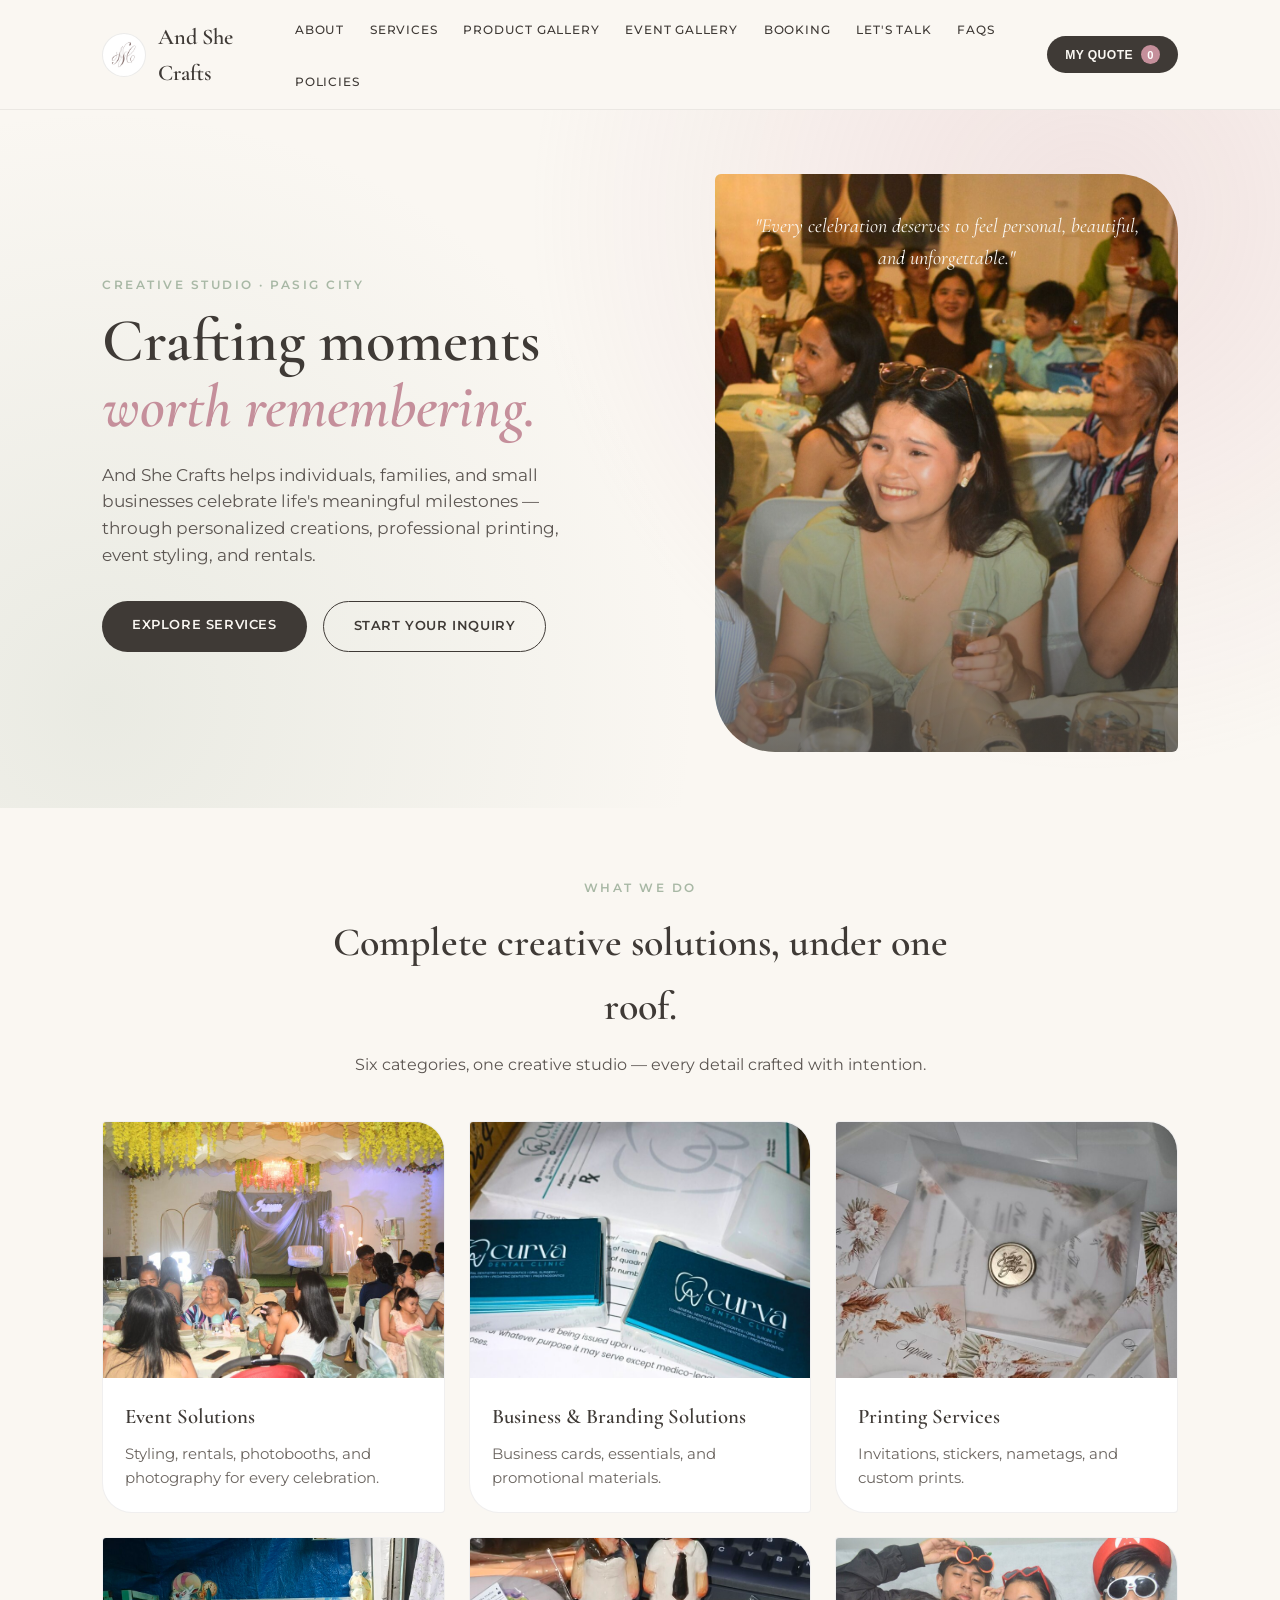
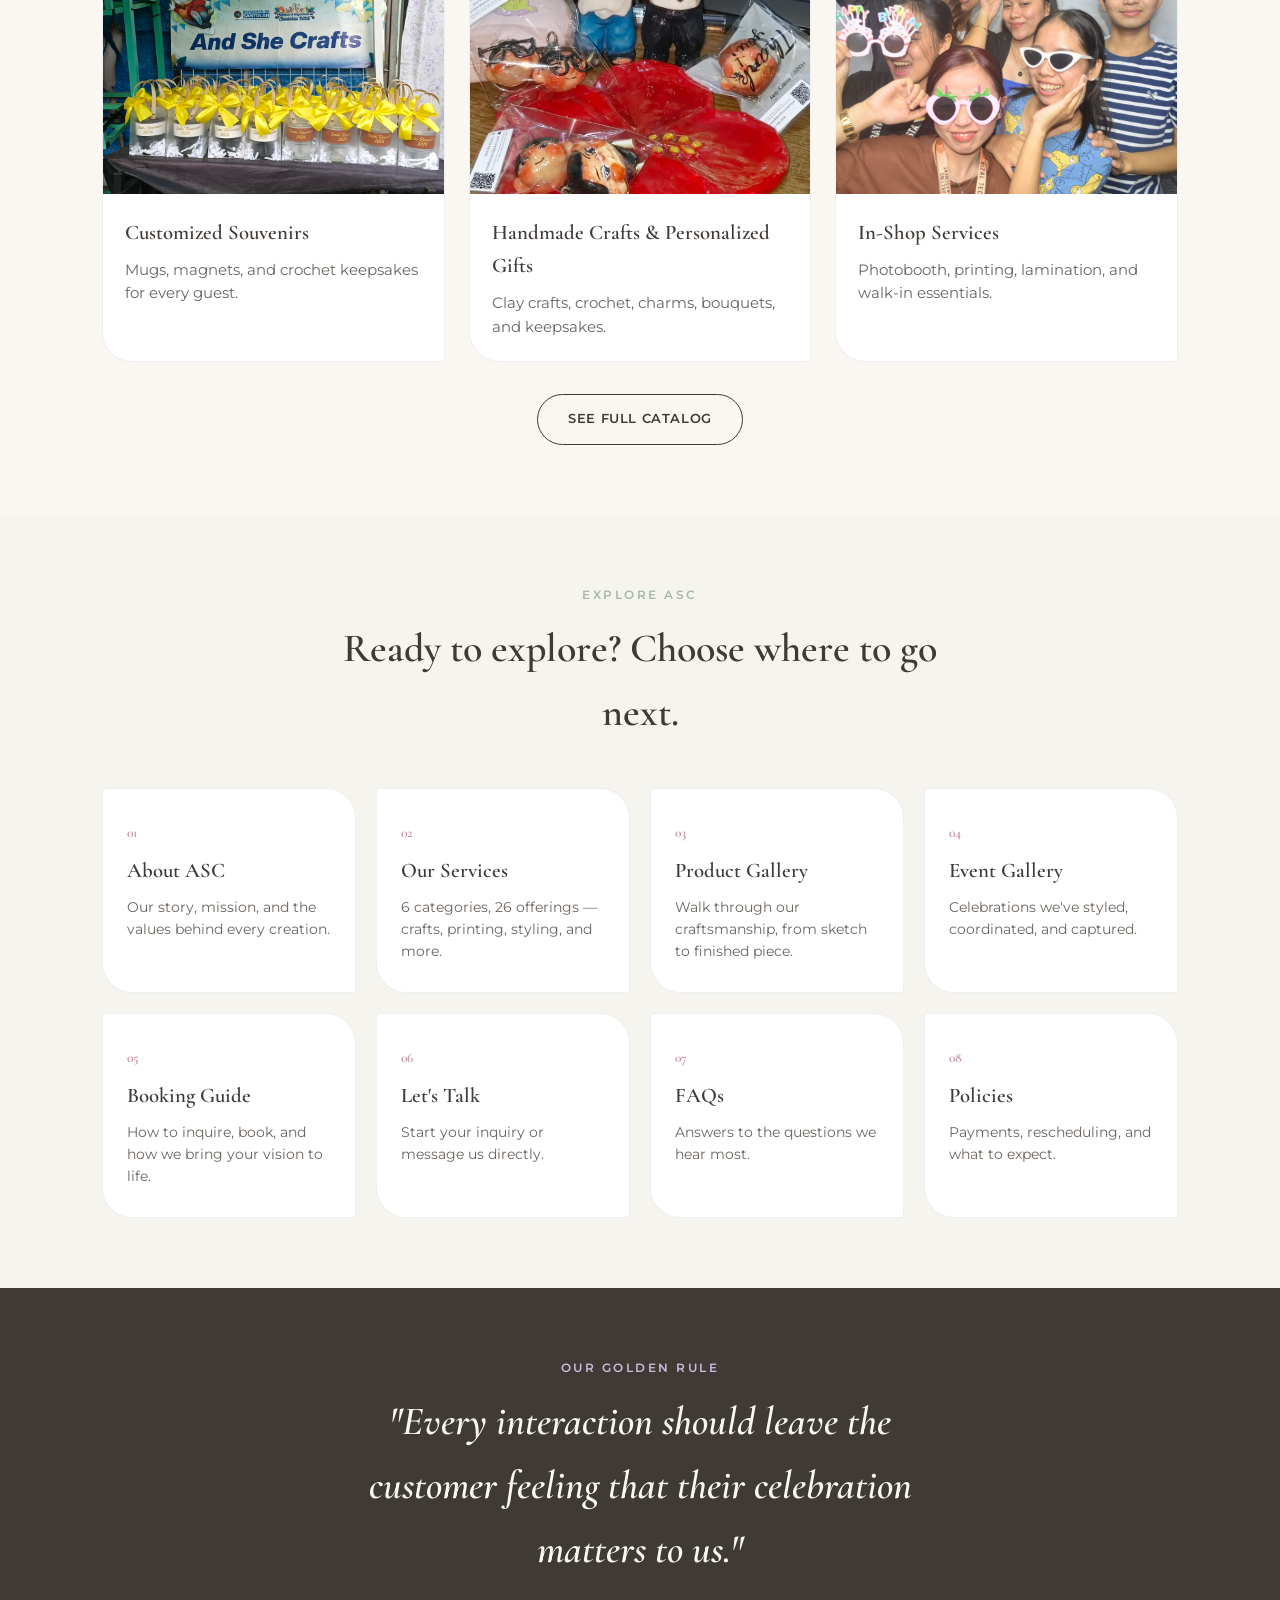
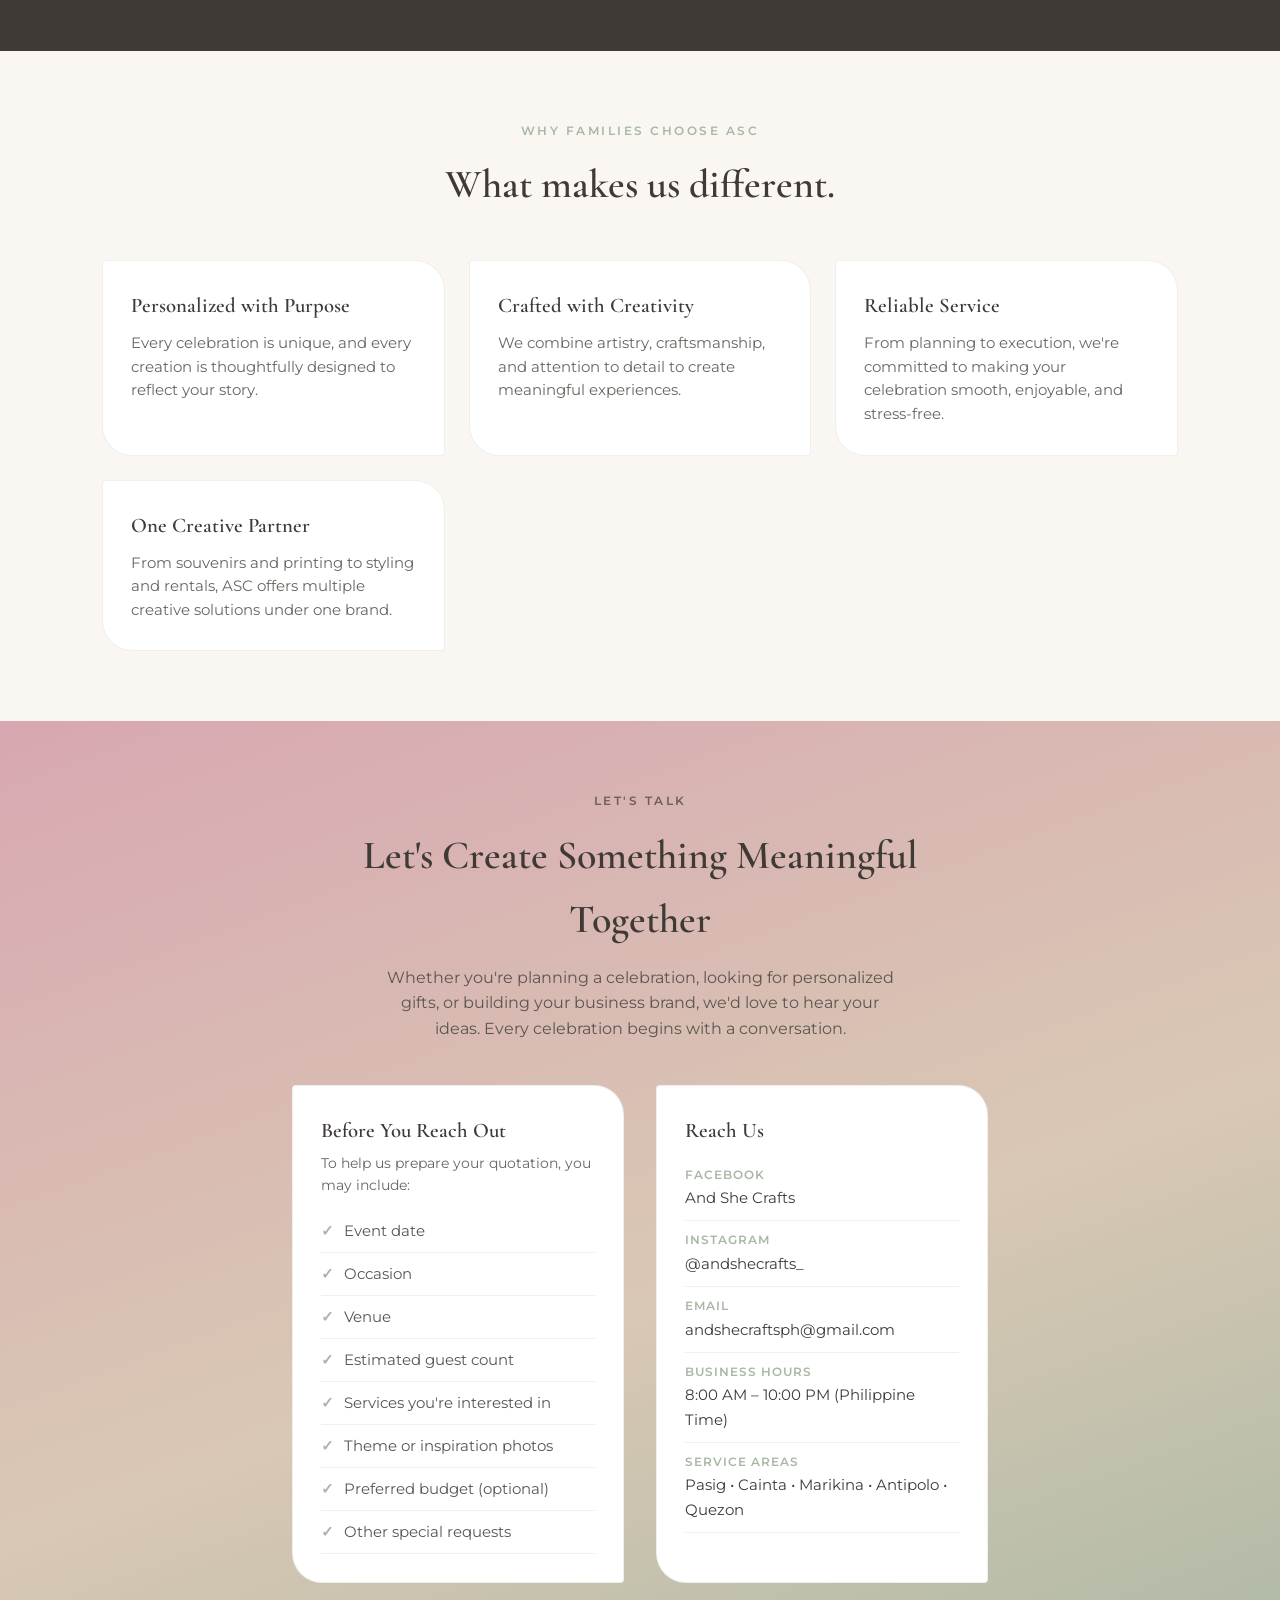
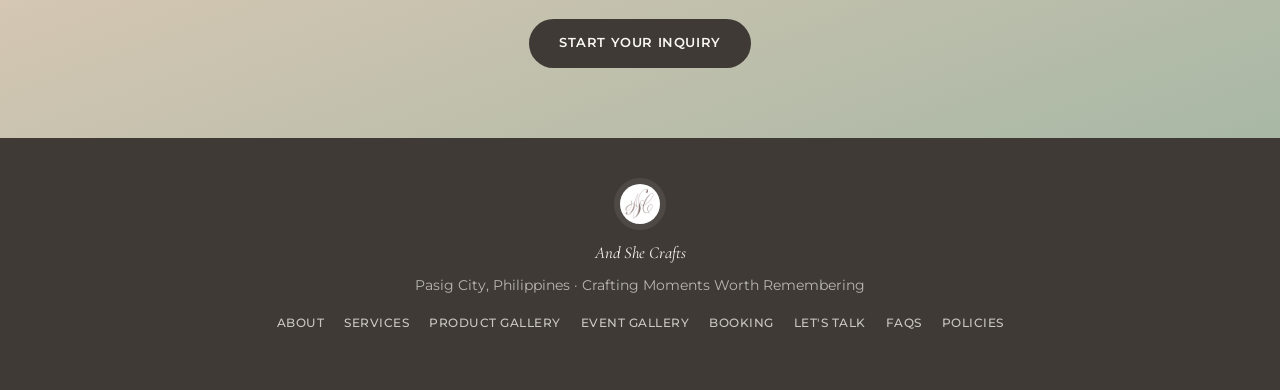
==== commit e3b4c414: "Add files via upload" ====
--- a/index.html
+++ b/index.html
@@ -44,8 +44,8 @@
         <h1 style="font-family:var(--serif);font-weight:600;font-size:clamp(2.4rem,5vw,3.8rem);line-height:1.08;margin:14px 0 22px;">Crafting moments <em style="font-style:italic;color:var(--rose-deep);">worth remembering.</em></h1>
         <p style="font-size:1.05rem;color:#5b5551;max-width:480px;margin-bottom:32px;">And She Crafts helps individuals, families, and small businesses celebrate life's meaningful milestones — through personalized creations, professional printing, event styling, and rentals.</p>
         <div style="display:flex;gap:16px;flex-wrap:wrap;">
-          <a href="lets-talk.html" class="btn btn-primary">Start Your Inquiry</a>
-          <a href="services.html" class="btn btn-outline">Explore Services</a>
+          <a href="services.html" class="btn btn-primary">Explore Services</a>
+          <a href="lets-talk.html" class="btn btn-outline">Start Your Inquiry</a>
         </div>
       </div>
       <div class="reveal in-view" style="position:relative;aspect-ratio:4/5;border-radius:6px 60px 6px 60px;overflow:hidden;">
--- a/css/style.css
+++ b/css/style.css
@@ -21,15 +21,15 @@
 
 /* Header */
 header{position:sticky;top:0;z-index:100;background:rgba(250,247,242,0.95);backdrop-filter:blur(10px);border-bottom:1px solid rgba(63,58,54,0.08);}
-.nav-wrap{display:flex;align-items:center;justify-content:space-between;padding:16px 32px;max-width:1140px;margin:0 auto;}
-.logo{font-family:var(--serif);font-weight:600;font-size:1.4rem;display:flex;align-items:center;gap:8px;}
-.logo .mark{color:var(--rose-deep);}
+.nav-wrap{display:flex;align-items:center;justify-content:space-between;padding:16px 32px;max-width:1140px;margin:0 auto;gap:16px;}
+.logo{font-family:var(--serif);font-weight:600;font-size:1.4rem;display:flex;align-items:center;gap:12px;}
+.logo img{height:44px;width:44px;border-radius:50%;object-fit:cover;background:#fff;border:1px solid rgba(63,58,54,0.1);padding:4px;}
 nav ul{display:flex;gap:26px;flex-wrap:wrap;}
 nav a{font-size:0.76rem;font-weight:500;letter-spacing:0.8px;text-transform:uppercase;position:relative;padding-bottom:4px;white-space:nowrap;}
 nav a::after{content:'';position:absolute;left:0;bottom:0;width:0;height:1px;background:var(--rose-deep);transition:width .3s ease;}
 nav a:hover::after, nav a.active::after{width:100%;}
 nav a.active{color:var(--rose-deep);}
-.nav-toggle{display:none;background:none;border:none;font-size:1.5rem;cursor:pointer;color:var(--charcoal);}
+.nav-toggle{display:none;background:none;border:none;font-size:1.5rem;cursor:pointer;color:var(--charcoal);padding:10px;line-height:1;}
 @media (max-width:960px){
   nav ul{position:fixed;top:60px;left:0;right:0;background:var(--ivory);flex-direction:column;align-items:center;gap:0;max-height:0;overflow:hidden;transition:max-height .35s ease;border-bottom:1px solid rgba(63,58,54,0.08);}
   nav ul.open{max-height:520px;overflow-y:auto;}
@@ -38,8 +38,17 @@
   .nav-toggle{display:block;}
 }
 
-/* Page header banner (non-home pages) */
-.page-banner{padding:64px 0 40px;text-align:center;background:linear-gradient(180deg, rgba(216,167,177,0.14), transparent);}
+/* Page header banner (all inner pages) */
+.page-banner{
+  padding:74px 0 48px;
+  text-align:center;
+  background:
+    radial-gradient(circle at 85% 10%, rgba(168,184,165,0.22), transparent 45%),
+    radial-gradient(circle at 10% 90%, rgba(216,167,177,0.18), transparent 45%),
+    var(--ivory);
+  position:relative;
+  overflow:hidden;
+}
 .page-banner .eyebrow{font-size:0.75rem;letter-spacing:2.5px;text-transform:uppercase;font-weight:600;color:var(--sage);}
 .page-banner h1{font-family:var(--serif);font-weight:600;font-size:clamp(2.2rem,4.5vw,3.2rem);margin-top:10px;}
 .page-banner p{max-width:600px;margin:14px auto 0;color:#5b5551;}
@@ -53,7 +62,7 @@
 
 /* Buttons */
 .btn{display:inline-block;padding:14px 30px;border-radius:999px;font-size:0.8rem;font-weight:600;letter-spacing:0.6px;text-transform:uppercase;transition:transform .25s ease,box-shadow .25s ease,background .25s ease,color .25s ease;}
-.btn-primary{background:var(--charcoal);color:var(--ivory);}
+.btn-primary{background:var(--charcoal);color:var(--ivory);border:none;cursor:pointer;}
 .btn-primary:hover{transform:translateY(-2px);box-shadow:0 10px 24px rgba(63,58,54,0.2);}
 .btn-outline{border:1px solid var(--charcoal);background:transparent;}
 .btn-outline:hover{background:var(--charcoal);color:var(--ivory);}
@@ -76,39 +85,11 @@
 .info-card h3{font-family:var(--serif);font-size:1.3rem;font-weight:600;margin-bottom:10px;}
 .info-card p{font-size:0.92rem;color:#6b6560;}
 
-/* Gallery grid */
-.gallery-grid{display:grid;grid-template-columns:repeat(4,1fr);gap:14px;}
-.gallery-grid img{width:100%;aspect-ratio:1/1;object-fit:cover;border-radius:4px 20px 4px 20px;transition:transform .4s ease;}
-.gallery-grid a:hover img{transform:scale(1.03);}
-@media (max-width:900px){.gallery-grid{grid-template-columns:repeat(3,1fr);}}
-@media (max-width:600px){.gallery-grid{grid-template-columns:repeat(2,1fr);}}
-
 /* Category blocks (Services page) */
 .category-block{margin-bottom:56px;}
 .category-head{display:flex;align-items:baseline;gap:14px;border-bottom:1px solid rgba(63,58,54,0.12);padding-bottom:14px;margin-bottom:20px;}
 .category-head h2{font-size:1.7rem;}
 .category-head .count{font-size:0.78rem;color:var(--sage);font-weight:600;text-transform:uppercase;letter-spacing:1px;}
-
-/* Catalog item (details/summary accordion) */
-.catalog-item{background:#fff;border:1px solid rgba(63,58,54,0.1);border-radius:6px;margin-bottom:12px;overflow:hidden;}
-.catalog-item summary{cursor:pointer;list-style:none;padding:20px 24px;display:flex;justify-content:space-between;align-items:center;gap:16px;}
-.catalog-item summary::-webkit-details-marker{display:none;}
-.catalog-item summary .s-name{font-family:var(--serif);font-size:1.2rem;font-weight:600;}
-.catalog-item summary .s-price{font-size:0.78rem;color:var(--rose-deep);font-weight:600;text-transform:uppercase;letter-spacing:0.5px;white-space:nowrap;}
-.catalog-item summary .chevron{transition:transform .3s ease;color:var(--sage);font-size:1.1rem;}
-.catalog-item[open] summary .chevron{transform:rotate(180deg);}
-.catalog-body{padding:0 24px 28px;border-top:1px solid rgba(63,58,54,0.08);}
-.catalog-body .overview{margin:18px 0;color:#5b5551;}
-.catalog-grid-fields{display:grid;grid-template-columns:1fr 1fr;gap:22px;margin-bottom:18px;}
-@media (max-width:640px){.catalog-grid-fields{grid-template-columns:1fr;}}
-.field-label{font-size:0.72rem;letter-spacing:1.5px;text-transform:uppercase;font-weight:600;color:var(--sage);margin-bottom:6px;display:block;}
-.field-value{font-size:0.92rem;color:#5b5551;}
-.field-value ul{padding-left:18px;list-style:disc;}
-.field-value li{margin-bottom:4px;}
-.placeholder{color:#b0a9a4;font-style:italic;}
-.sample-photos{display:grid;grid-template-columns:repeat(4,1fr);gap:8px;margin-top:8px;}
-.sample-photos img{aspect-ratio:1/1;object-fit:cover;border-radius:3px 14px 3px 14px;}
-@media (max-width:640px){.sample-photos{grid-template-columns:repeat(2,1fr);}}
 
 /* FAQ accordion */
 .faq-item{border-bottom:1px solid rgba(63,58,54,0.12);}
@@ -121,6 +102,7 @@
 /* Footer */
 footer{background:var(--charcoal);color:rgba(250,247,242,0.65);padding:40px 0;text-align:center;font-size:0.85rem;}
 footer .foot-logo{font-family:var(--serif);font-style:italic;color:var(--ivory);font-size:1.05rem;margin-bottom:8px;}
+footer .foot-logo img{height:52px;width:52px;border-radius:50%;object-fit:cover;background:rgba(250,247,242,0.08);padding:6px;margin:0 auto 10px;display:block;}
 footer nav{margin:16px 0;}
 footer nav ul{display:flex;justify-content:center;gap:20px;flex-wrap:wrap;}
 footer nav a{font-size:0.76rem;text-transform:uppercase;letter-spacing:0.5px;color:rgba(250,247,242,0.75);}
@@ -131,21 +113,6 @@
 
 .badge-row{display:flex;flex-wrap:wrap;gap:10px;margin-top:10px;}
 .badge{background:rgba(168,184,165,0.18);color:var(--charcoal);font-size:0.74rem;padding:6px 14px;border-radius:999px;font-weight:500;}
-
-/* What We Do — service groups (homepage) */
-.service-group{margin-bottom:44px;}
-.service-group:last-child{margin-bottom:0;}
-.service-group-title{display:block;font-size:0.78rem;letter-spacing:2px;text-transform:uppercase;font-weight:600;color:var(--sage);margin-bottom:16px;padding-bottom:10px;border-bottom:1px solid rgba(63,58,54,0.12);}
-.services-grid{display:grid;grid-template-columns:repeat(3,1fr);gap:1px;background:rgba(63,58,54,0.1);border:1px solid rgba(63,58,54,0.1);border-radius:8px;overflow:hidden;}
-.service-card{background:var(--ivory);padding:0 0 30px;overflow:hidden;transition:background .3s ease;}
-.service-card:hover{background:#fff;}
-.service-card img{width:100%;aspect-ratio:4/3;object-fit:cover;margin-bottom:22px;transition:transform .5s ease;}
-.service-card:hover img{transform:scale(1.04);}
-.service-card .num,.service-card h3,.service-card p{padding-left:30px;padding-right:30px;}
-.service-card .num{font-family:var(--serif);font-size:0.85rem;color:var(--rose-deep);font-weight:600;margin-bottom:14px;display:block;}
-.service-card h3{font-family:var(--serif);font-size:1.4rem;font-weight:600;margin-bottom:10px;}
-.service-card p{font-size:0.92rem;color:#6b6560;}
-@media (max-width:860px){.services-grid{grid-template-columns:1fr;}}
 
 /* Simple checklist (used in contact + FAQ) */
 .simple-checklist{list-style:none;padding:0;margin-top:14px;}
@@ -171,29 +138,66 @@
 .svc-card h4{font-family:var(--serif);font-size:1.1rem;font-weight:600;margin-bottom:4px;}
 .svc-card .svc-price{font-size:0.76rem;color:var(--rose-deep);font-weight:600;text-transform:uppercase;letter-spacing:0.4px;}
 .svc-card .svc-learn{font-size:0.78rem;color:var(--sage);margin-top:8px;font-weight:600;}
-.svc-card .svc-pricelist{font-size:0.72rem;color:var(--rose-deep);margin-top:6px;font-weight:600;text-decoration:underline;display:inline-block;}
 .svc-card:hover{box-shadow:0 12px 24px rgba(63,58,54,0.1);}
 .svc-card.active{border-color:var(--rose-deep);box-shadow:0 12px 24px rgba(216,167,177,0.25);}
 
 .svc-detail-panel{display:none;background:rgba(216,167,177,0.08);border-radius:6px;padding:32px;margin:20px 0 44px;}
 .svc-detail-panel.open{display:grid;grid-template-columns:1fr 1.3fr;gap:32px;}
-@media (max-width:760px){.svc-detail-panel.open{grid-template-columns:1fr;}}
+@media (max-width:760px){.svc-detail-panel.open{grid-template-columns:1fr;padding:22px;}}
 .svc-detail-panel img{width:100%;border-radius:4px 30px 4px 30px;aspect-ratio:4/3;object-fit:cover;}
 .svc-detail-panel h3{font-family:var(--serif);font-size:1.6rem;font-weight:600;margin-bottom:10px;}
 .svc-detail-panel .d-field{margin-bottom:14px;}
 .svc-detail-panel .d-label{font-size:0.72rem;letter-spacing:1.5px;text-transform:uppercase;font-weight:600;color:var(--sage);display:block;margin-bottom:4px;}
 .svc-detail-panel .d-value{font-size:0.92rem;color:#5b5551;}
 
+/* Package configurator */
+.pkg-tabs{display:flex;flex-wrap:wrap;gap:10px;margin-top:16px;}
+.pkg-tab{background:#fff;border:1.5px solid rgba(63,58,54,0.15);border-radius:999px;padding:9px 20px;font-size:0.82rem;font-weight:600;color:var(--charcoal);cursor:pointer;transition:all .25s ease;}
+.pkg-tab:hover{border-color:var(--rose-deep);}
+.pkg-tab.active{background:var(--charcoal);border-color:var(--charcoal);color:var(--ivory);}
+.pkg-includes{list-style:none;padding:0;margin-top:10px;}
+.pkg-includes li{display:flex;gap:10px;align-items:flex-start;padding:7px 0;font-size:0.92rem;color:#5b5551;}
+.pkg-includes li::before{content:'✓';color:var(--sage);font-weight:700;}
+.pkg-price{font-family:var(--serif);font-size:1.7rem;font-weight:600;color:var(--rose-deep);margin:6px 0 4px;}
+.pkg-btn-row{display:flex;gap:14px;flex-wrap:wrap;margin-top:20px;}
+
+/* Quantity stepper (used both in expanded panel and quote drawer) */
+.qty-stepper{display:inline-flex;align-items:center;gap:10px;border:1px solid rgba(63,58,54,0.2);border-radius:999px;padding:4px 6px;margin:14px 0;}
+.qty-stepper button{background:#fff;border:none;width:28px;height:28px;border-radius:50%;cursor:pointer;font-size:0.95rem;color:var(--charcoal);}
+.qty-stepper input{width:44px;border:none;text-align:center;font-size:0.88rem;background:transparent;-moz-appearance:textfield;}
+.qty-stepper input::-webkit-outer-spin-button,.qty-stepper input::-webkit-inner-spin-button{-webkit-appearance:none;margin:0;}
+
 /* Narrative gallery sections */
 .story-block{margin-bottom:64px;}
 .story-head{max-width:600px;margin-bottom:24px;}
 .story-head .s-num{font-family:var(--serif);color:var(--rose-deep);font-weight:600;font-size:0.85rem;}
 .story-head h3{font-family:var(--serif);font-size:1.7rem;font-weight:600;margin:6px 0 8px;}
-.story-grid{display:grid;grid-template-columns:repeat(4,1fr);gap:14px;}
-.story-grid img{width:100%;aspect-ratio:1/1;object-fit:cover;border-radius:4px 20px 4px 20px;transition:transform .4s ease;}
-.story-grid a:hover img{transform:scale(1.03);}
-@media (max-width:900px){.story-grid{grid-template-columns:repeat(3,1fr);}}
-@media (max-width:600px){.story-grid{grid-template-columns:repeat(2,1fr);}}
+
+/* Story galleries: slideshow + thumbnails */
+.story-slideshow{position:relative;aspect-ratio:16/7;border-radius:6px 40px 6px 40px;overflow:hidden;margin-bottom:16px;background:rgba(63,58,54,0.06);}
+.story-slideshow img{position:absolute;inset:0;width:100%;height:100%;object-fit:cover;opacity:0;transition:opacity 1s ease;cursor:zoom-in;}
+.story-slideshow img.active{opacity:1;}
+@media (max-width:700px){.story-slideshow{aspect-ratio:4/3;}}
+.slide-arrow{
+  position:absolute;top:50%;transform:translateY(-50%);
+  background:rgba(250,247,242,0.85);border:none;border-radius:50%;
+  width:40px;height:40px;font-size:1.2rem;cursor:pointer;color:var(--charcoal);
+  display:flex;align-items:center;justify-content:center;z-index:5;
+}
+.slide-arrow:hover{background:#fff;}
+.slide-arrow.prev{left:14px;}
+.slide-arrow.next{right:14px;}
+@media (max-width:600px){.slide-arrow{width:32px;height:32px;font-size:1rem;}}
+
+.story-thumbs{display:grid;grid-template-columns:repeat(6,1fr);gap:10px;}
+.story-thumbs img{width:100%;aspect-ratio:1/1;object-fit:cover;border-radius:3px 14px 3px 14px;cursor:pointer;transition:transform .3s ease,opacity .3s ease;opacity:0.85;}
+.story-thumbs img:hover{transform:translateY(-3px);opacity:1;}
+@media (max-width:900px){.story-thumbs{grid-template-columns:repeat(4,1fr);}}
+@media (max-width:560px){.story-thumbs{grid-template-columns:repeat(3,1fr);}}
+
+.lightbox-overlay{display:none;position:fixed;inset:0;background:rgba(20,18,17,0.9);z-index:1100;align-items:center;justify-content:center;padding:24px;cursor:zoom-out;}
+.lightbox-overlay.open{display:flex;}
+.lightbox-overlay img{max-width:90vw;max-height:90vh;border-radius:4px;object-fit:contain;}
 
 /* Inquiry form */
 .inquiry-form{display:grid;gap:16px;}
@@ -205,90 +209,138 @@
 .btn-facebook{display:inline-flex;align-items:center;gap:10px;background:#1877F2;color:#fff;padding:14px 30px;border-radius:999px;font-size:0.85rem;font-weight:600;letter-spacing:0.5px;text-transform:uppercase;}
 .btn-facebook:hover{background:#145dbf;}
 
-/* Logo image — circular container */
-.logo img{
-  height:44px;width:44px;
-  border-radius:50%;
-  object-fit:cover;
-  background:#fff;
-  border:1px solid rgba(63,58,54,0.1);
-  padding:4px;
-}
-.logo{gap:12px;}
-footer .foot-logo img{
-  height:52px;width:52px;
-  border-radius:50%;
-  object-fit:cover;
-  background:rgba(250,247,242,0.08);
-  padding:6px;
-  margin:0 auto 10px;
-  display:block;
-}
-
-/* Package configurator (Services page V7) */
-.pkg-tabs{display:flex;flex-wrap:wrap;gap:10px;margin-top:16px;}
-.pkg-tab{background:#fff;border:1.5px solid rgba(63,58,54,0.15);border-radius:999px;padding:9px 20px;font-size:0.82rem;font-weight:600;color:var(--charcoal);cursor:pointer;transition:all .25s ease;}
-.pkg-tab:hover{border-color:var(--rose-deep);}
-.pkg-tab.active{background:var(--charcoal);border-color:var(--charcoal);color:var(--ivory);}
-.pkg-includes{list-style:none;padding:0;margin-top:10px;}
-.pkg-includes li{display:flex;gap:10px;align-items:flex-start;padding:7px 0;font-size:0.92rem;color:#5b5551;}
-.pkg-includes li::before{content:'✓';color:var(--sage);font-weight:700;}
-.pkg-price{font-family:var(--serif);font-size:1.7rem;font-weight:600;color:var(--rose-deep);margin:6px 0 4px;}
-.pkg-btn-row{display:flex;gap:14px;flex-wrap:wrap;margin-top:20px;}
-
-/* Slideshow prev/next arrows */
-.story-slideshow{position:relative;}
-.slide-arrow{
-  position:absolute;top:50%;transform:translateY(-50%);
-  background:rgba(250,247,242,0.85);border:none;border-radius:50%;
-  width:40px;height:40px;font-size:1.2rem;cursor:pointer;color:var(--charcoal);
-  display:flex;align-items:center;justify-content:center;z-index:5;
-  transition:background .25s ease;
-}
-.slide-arrow:hover{background:#fff;}
-.slide-arrow.prev{left:14px;}
-.slide-arrow.next{right:14px;}
-@media (max-width:600px){.slide-arrow{width:32px;height:32px;font-size:1rem;}}
-
 /* File upload field */
 .file-upload{border:1.5px dashed rgba(63,58,54,0.25);border-radius:8px;padding:16px;background:rgba(250,247,242,0.6);font-size:0.85rem;color:#6b6560;}
 .file-upload input[type="file"]{width:100%;font-size:0.85rem;}
 
-/* Richer page headers (all inner pages) */
-.page-banner{
-  padding:74px 0 48px;
-  text-align:center;
-  background:
-    radial-gradient(circle at 85% 10%, rgba(168,184,165,0.22), transparent 45%),
-    radial-gradient(circle at 10% 90%, rgba(216,167,177,0.18), transparent 45%),
-    var(--ivory);
-  position:relative;
-  overflow:hidden;
-}
-
-/* Price-list modal */
-.modal-overlay{display:none;position:fixed;inset:0;background:rgba(63,58,54,0.55);z-index:1000;align-items:center;justify-content:center;padding:24px;}
-.modal-overlay.open{display:flex;}
-.modal-box{background:var(--ivory);border-radius:8px;max-width:640px;width:100%;max-height:85vh;overflow-y:auto;padding:36px;position:relative;}
-.modal-close{position:absolute;top:16px;right:20px;background:none;border:none;font-size:1.4rem;cursor:pointer;color:var(--charcoal);}
-.modal-box h3{font-family:var(--serif);font-size:1.6rem;font-weight:600;margin-bottom:6px;}
-.modal-box .modal-sub{color:#8a8580;font-size:0.85rem;margin-bottom:24px;}
-.modal-section{margin-bottom:22px;}
-.modal-section .m-label{font-size:0.72rem;letter-spacing:1.5px;text-transform:uppercase;font-weight:600;color:var(--sage);display:block;margin-bottom:8px;}
-.modal-photos{display:grid;grid-template-columns:repeat(3,1fr);gap:8px;}
-.modal-photos .ph-placeholder{aspect-ratio:1/1;background:rgba(63,58,54,0.06);border:1px dashed rgba(63,58,54,0.2);border-radius:4px 16px 4px 16px;display:flex;align-items:center;justify-content:center;font-size:0.7rem;color:#b0a9a4;text-align:center;padding:8px;}
-
-/* Story galleries: slideshow + thumbnails */
-.story-slideshow{position:relative;aspect-ratio:16/7;border-radius:6px 40px 6px 40px;overflow:hidden;margin-bottom:16px;background:rgba(63,58,54,0.06);}
-.story-slideshow img{position:absolute;inset:0;width:100%;height:100%;object-fit:cover;opacity:0;transition:opacity 1s ease;}
-.story-slideshow img.active{opacity:1;}
-@media (max-width:700px){.story-slideshow{aspect-ratio:4/3;}}
-.story-thumbs{display:grid;grid-template-columns:repeat(6,1fr);gap:10px;}
-.story-thumbs img{width:100%;aspect-ratio:1/1;object-fit:cover;border-radius:3px 14px 3px 14px;cursor:pointer;transition:transform .3s ease,opacity .3s ease;opacity:0.85;}
-.story-thumbs img:hover{transform:translateY(-3px);opacity:1;}
-@media (max-width:900px){.story-thumbs{grid-template-columns:repeat(4,1fr);}}
-@media (max-width:560px){.story-thumbs{grid-template-columns:repeat(3,1fr);}}
-
-.lightbox-overlay{display:none;position:fixed;inset:0;background:rgba(20,18,17,0.9);z-index:1100;align-items:center;justify-content:center;padding:24px;cursor:zoom-out;}
-.lightbox-overlay.open{display:flex;}
-.lightbox-overlay img{max-width:90vw;max-height:90vh;border-radius:4px;object-fit:contain;}
+/* ===================================================================
+   QUOTE BUILDER — single clean set of rules (V8.1 / V8.2)
+=================================================================== */
+
+/* Header + mobile buttons */
+.quote-nav-btn{
+  display:inline-flex;align-items:center;gap:8px;
+  background:var(--charcoal);color:var(--ivory);
+  padding:9px 18px;border-radius:999px;border:none;cursor:pointer;
+  font-size:0.76rem;font-weight:600;letter-spacing:0.4px;text-transform:uppercase;
+  white-space:nowrap;
+}
+.quote-nav-btn:hover{background:#2c2825;}
+.quote-fab{
+  display:none;position:fixed;bottom:22px;right:22px;z-index:400;
+  background:var(--charcoal);color:var(--ivory);border:none;border-radius:999px;
+  padding:14px 20px;font-size:0.82rem;font-weight:600;cursor:pointer;
+  box-shadow:0 10px 24px rgba(63,58,54,0.3);
+  align-items:center;gap:8px;
+}
+@media (max-width:960px){
+  .quote-nav-btn{display:none;}
+  .quote-fab{display:inline-flex;}
+}
+.quote-badge{
+  background:var(--rose-deep);color:#fff;border-radius:999px;
+  min-width:19px;height:19px;font-size:0.7rem;font-weight:700;
+  display:inline-flex;align-items:center;justify-content:center;padding:0 5px;
+}
+
+/* Toast confirmation */
+.quote-toast{
+  position:fixed;bottom:28px;left:50%;transform:translateX(-50%) translateY(20px);
+  background:var(--charcoal);color:var(--ivory);padding:14px 26px;border-radius:999px;
+  font-size:0.86rem;font-weight:500;z-index:1300;opacity:0;pointer-events:none;
+  transition:opacity .3s ease,transform .3s ease;max-width:90vw;text-align:center;
+  box-shadow:0 10px 30px rgba(63,58,54,0.3);
+}
+.quote-toast.show{opacity:1;transform:translateX(-50%) translateY(0);}
+
+/* Drawer */
+.quote-drawer-overlay{display:none;position:fixed;inset:0;background:rgba(63,58,54,0.5);z-index:1200;}
+.quote-drawer-overlay.open{display:block;}
+.quote-drawer{
+  position:fixed;top:0;right:0;bottom:0;width:min(420px,92vw);
+  background:var(--ivory);z-index:1201;
+  transform:translateX(100%);transition:transform .35s ease;
+  display:flex;flex-direction:column;box-shadow:-14px 0 40px rgba(0,0,0,0.15);
+}
+.quote-drawer-overlay.open .quote-drawer{transform:translateX(0);}
+.quote-drawer-head{padding:24px 24px 16px;border-bottom:1px solid rgba(63,58,54,0.1);display:flex;justify-content:space-between;align-items:center;}
+.quote-drawer-head h3{font-family:var(--serif);font-size:1.3rem;font-weight:600;}
+.quote-drawer-close{background:none;border:none;font-size:1.3rem;cursor:pointer;color:var(--charcoal);}
+.quote-drawer-body{flex:1;overflow-y:auto;padding:20px 24px;}
+.quote-empty{text-align:center;color:#8a8580;font-size:0.9rem;padding:40px 10px;}
+
+.quote-line{display:grid;grid-template-columns:64px 1fr;gap:14px;padding:16px 0;border-bottom:1px solid rgba(63,58,54,0.08);}
+.quote-line img{width:64px;height:64px;object-fit:cover;border-radius:4px 14px 4px 14px;}
+.quote-line h4{font-family:var(--serif);font-size:1.05rem;font-weight:600;margin-bottom:2px;}
+.quote-line .q-cat{font-size:0.7rem;color:var(--sage);text-transform:uppercase;letter-spacing:0.5px;font-weight:600;margin-bottom:6px;}
+.quote-line select{font-size:0.82rem;padding:5px 8px;border-radius:6px;border:1px solid rgba(63,58,54,0.2);margin-bottom:6px;background:#fff;}
+.quote-line .q-row{display:flex;align-items:center;justify-content:space-between;gap:8px;flex-wrap:wrap;}
+.quote-line .q-price{font-size:0.85rem;color:var(--rose-deep);font-weight:600;}
+.quote-line .q-remove{font-size:0.74rem;color:#b0a9a4;text-decoration:underline;cursor:pointer;background:none;border:none;}
+.quote-line .q-remove:hover{color:var(--rose-deep);}
+.quote-line .qty-stepper{margin:6px 0 0;}
+
+.quote-drawer-foot{padding:20px 24px 24px;border-top:1px solid rgba(63,58,54,0.1);}
+.qd-total{display:flex;justify-content:space-between;align-items:baseline;margin-bottom:6px;}
+.qd-total-value{font-family:var(--serif);font-size:1.4rem;font-weight:600;color:var(--rose-deep);}
+.qd-note{font-size:0.72rem;color:#8a8580;margin:6px 0 16px;}
+
+/* Progress indicator */
+.progress-steps{display:flex;justify-content:center;align-items:center;gap:0;flex-wrap:wrap;padding:18px 0 6px;}
+.progress-step{display:flex;align-items:center;gap:8px;font-size:0.76rem;color:#a8a19b;font-weight:600;}
+.progress-step .p-dot{
+  width:20px;height:20px;border-radius:50%;background:#e4dfd9;color:#fff;
+  display:flex;align-items:center;justify-content:center;font-size:0.68rem;flex-shrink:0;
+}
+.progress-step.active{color:var(--rose-deep);}
+.progress-step.active .p-dot{background:var(--rose-deep);}
+.progress-step.done .p-dot{background:var(--sage);}
+.progress-step.done{color:var(--sage);}
+.progress-sep{width:26px;height:1px;background:#d8d2cc;margin:0 12px;}
+@media (max-width:700px){
+  .progress-step .p-text{display:none;}
+  .progress-sep{width:14px;margin:0 6px;}
+}
+
+/* Your Quote review (Let's Talk page) */
+.quote-summary-box{background:rgba(216,167,177,0.1);border-radius:6px;padding:28px;margin-top:24px;}
+.quote-total-line{display:flex;justify-content:space-between;align-items:baseline;font-family:var(--serif);font-size:1.4rem;font-weight:600;color:var(--charcoal);margin-top:4px;}
+
+/* Custom-inquiry note */
+.custom-note{background:rgba(168,184,165,0.1);border:1px solid rgba(168,184,165,0.25);border-radius:6px;padding:18px 24px;font-size:0.9rem;color:#5b5551;text-align:center;margin-top:28px;}
+.custom-note a{color:var(--rose-deep);font-weight:600;text-decoration:underline;}
+
+/* ============ MOBILE LAYOUT FIXES (V9) ============ */
+/* Any two-column grid using this class collapses to one column on mobile,
+   even when an inline style sets a custom desktop column ratio. */
+.split-2col{}
+@media (max-width:760px){
+  .split-2col{grid-template-columns:1fr !important; gap:28px !important;}
+}
+@media (max-width:600px){
+  .qty-stepper button{width:36px;height:36px;}
+  .qty-stepper input{width:44px;padding:4px 0;}
+  .quote-line .q-remove{padding:6px 0;}
+}
+
+@media (max-width:600px){
+  /* Tighter but still comfortable side padding on phones */
+  .container{padding:0 20px;}
+
+  /* Buttons: slightly smaller so CTA text reliably sits on one line */
+  .btn{padding:13px 24px;font-size:0.76rem;letter-spacing:0.4px;}
+
+  /* Prevent the floating quote button from covering the last bit of content */
+  body{padding-bottom:76px;}
+  .quote-fab{bottom:18px;right:18px;padding:12px 18px;font-size:0.8rem;}
+
+  /* Nav-card and info-card padding a touch tighter on small screens */
+  .nav-card{padding:24px 20px;}
+  .info-card{padding:22px;}
+
+  /* Page banner: less top padding so content feels closer at hand */
+  .page-banner{padding:56px 0 36px;}
+
+  /* Section rhythm: reduce generous desktop spacing for a tighter mobile flow */
+  section{padding:48px 0;}
+}
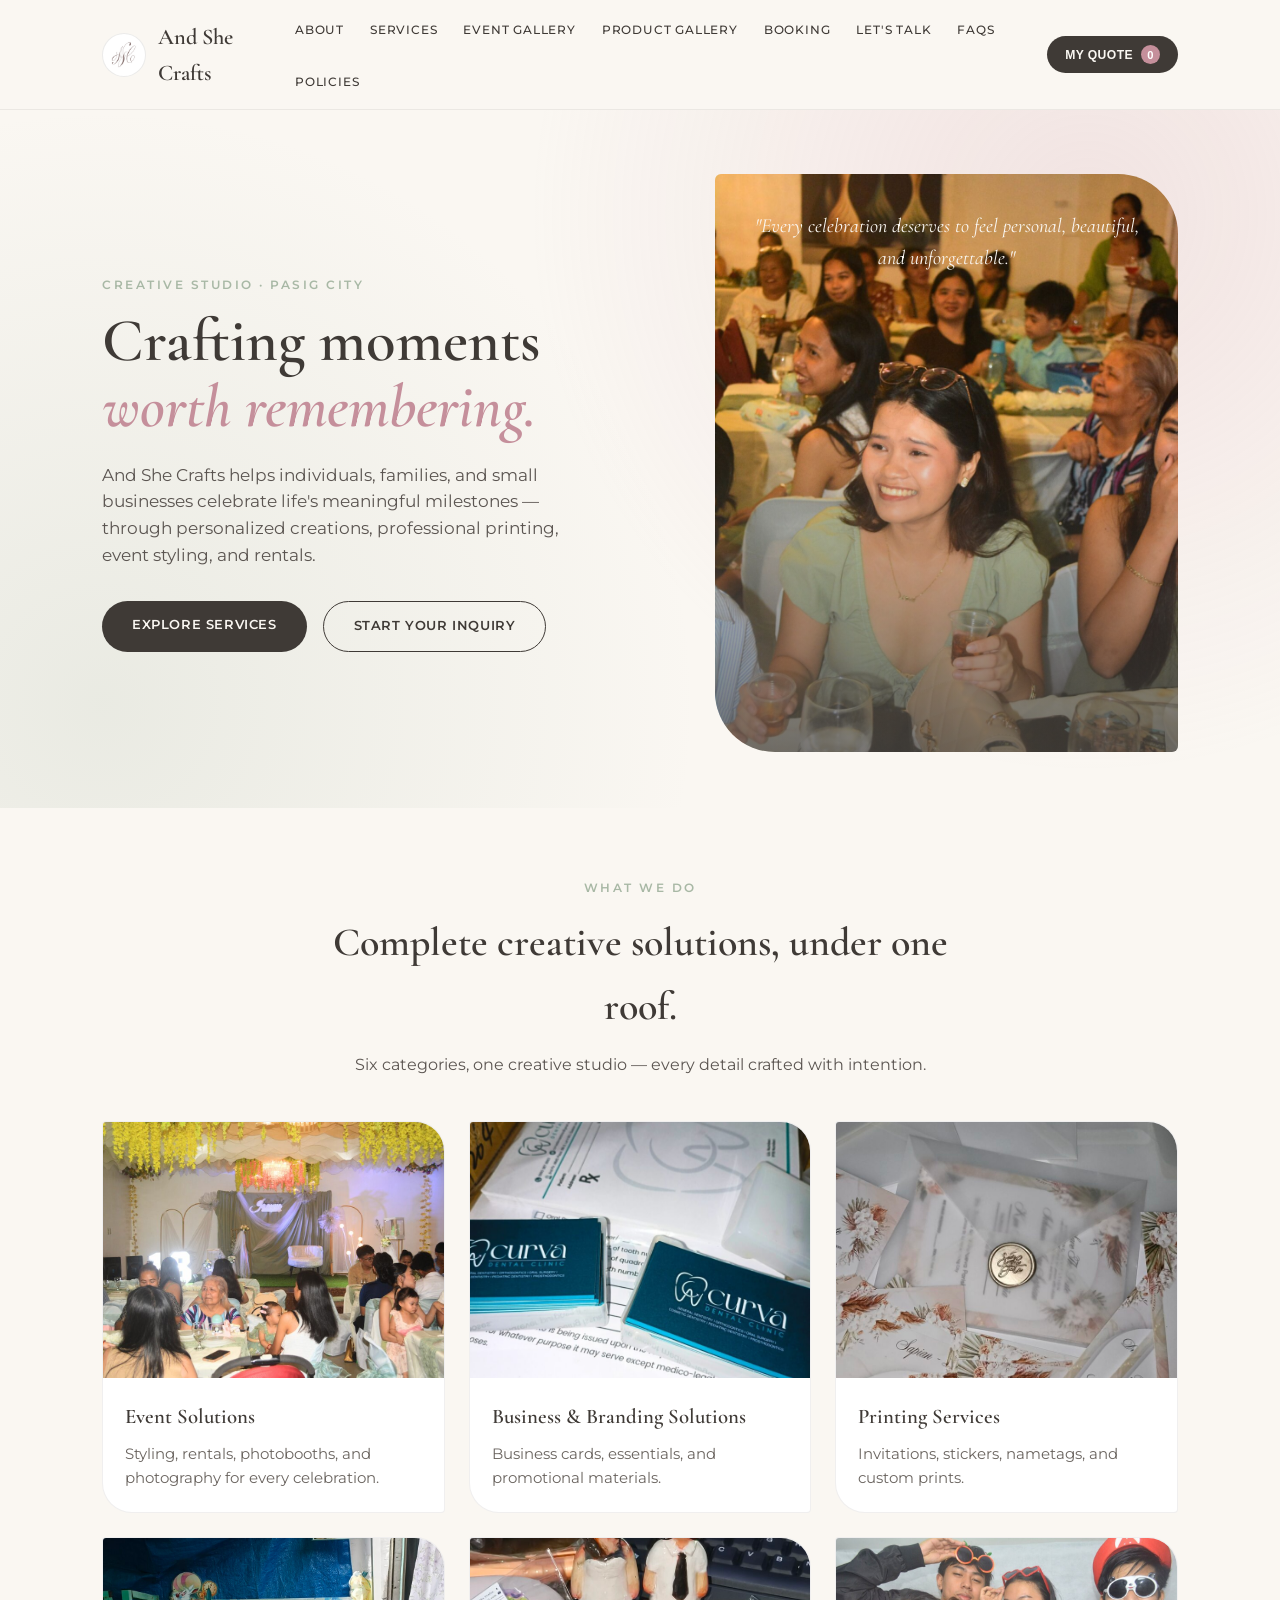
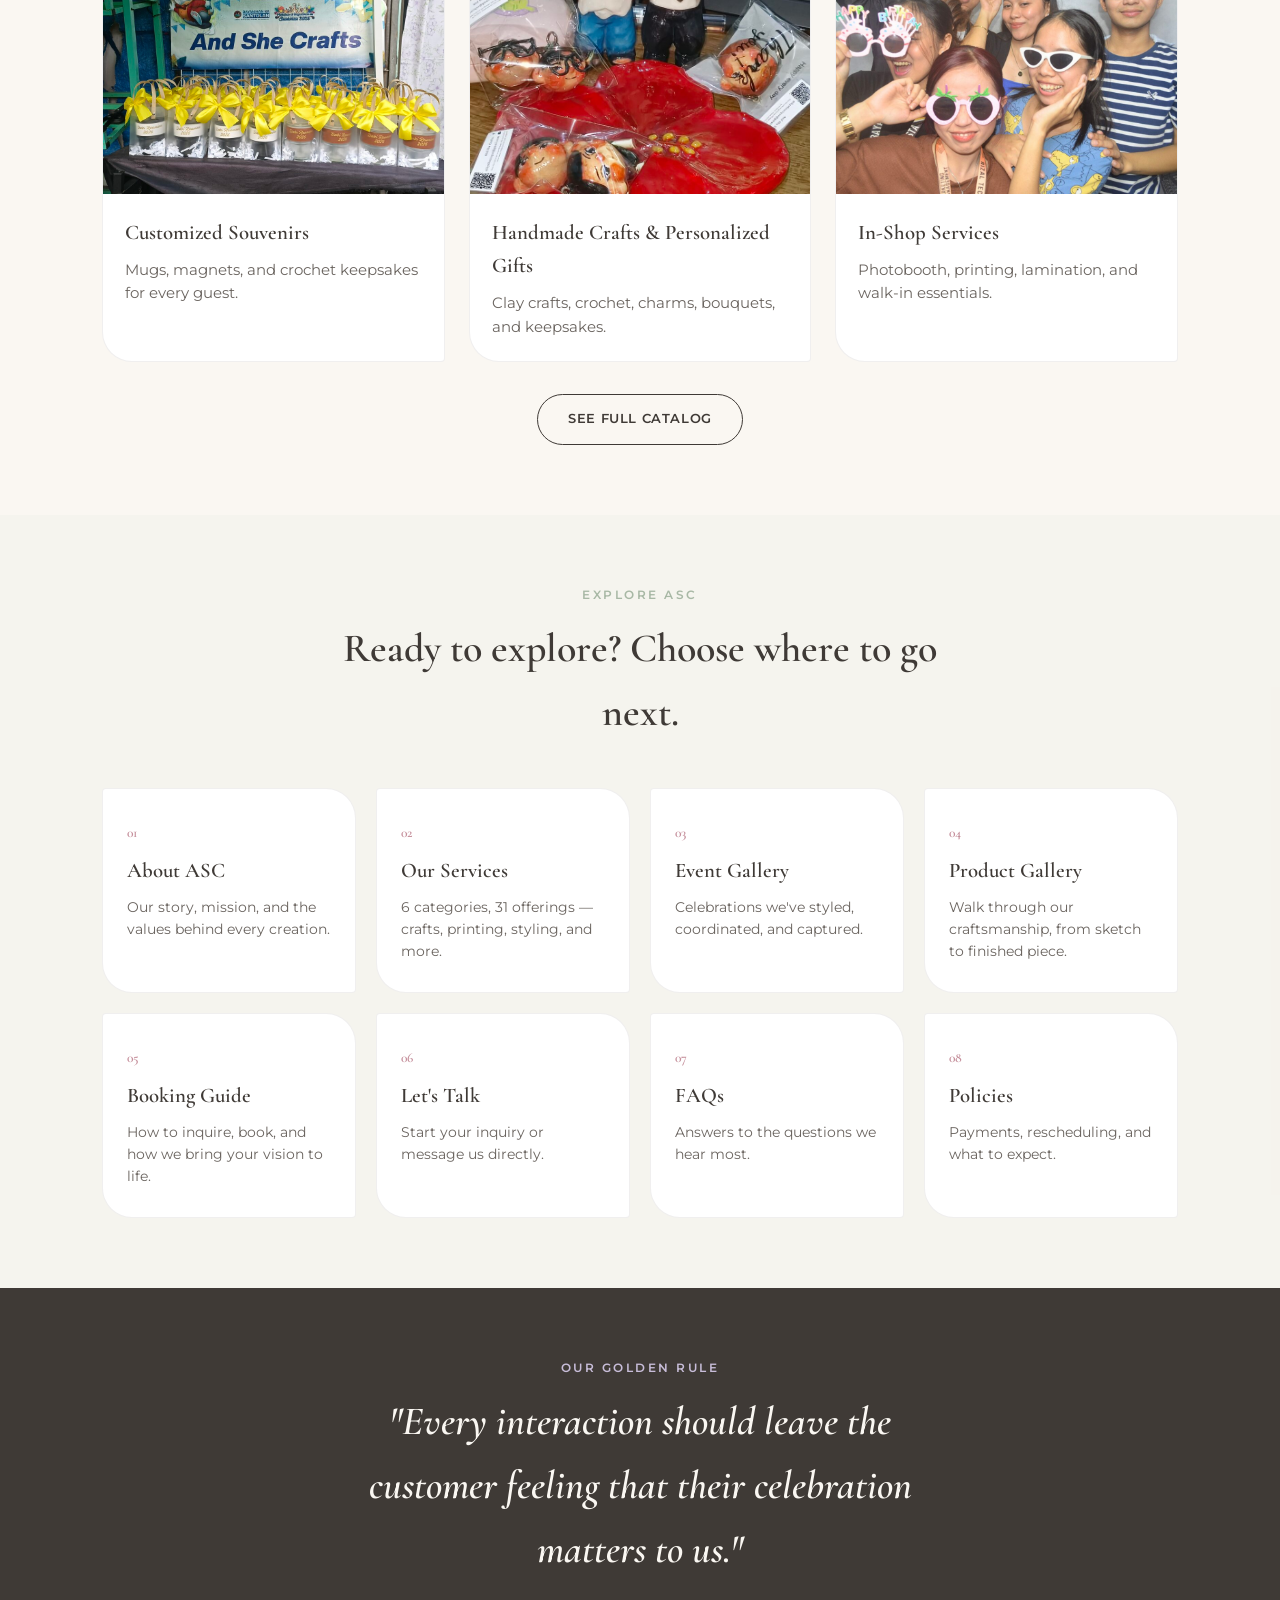
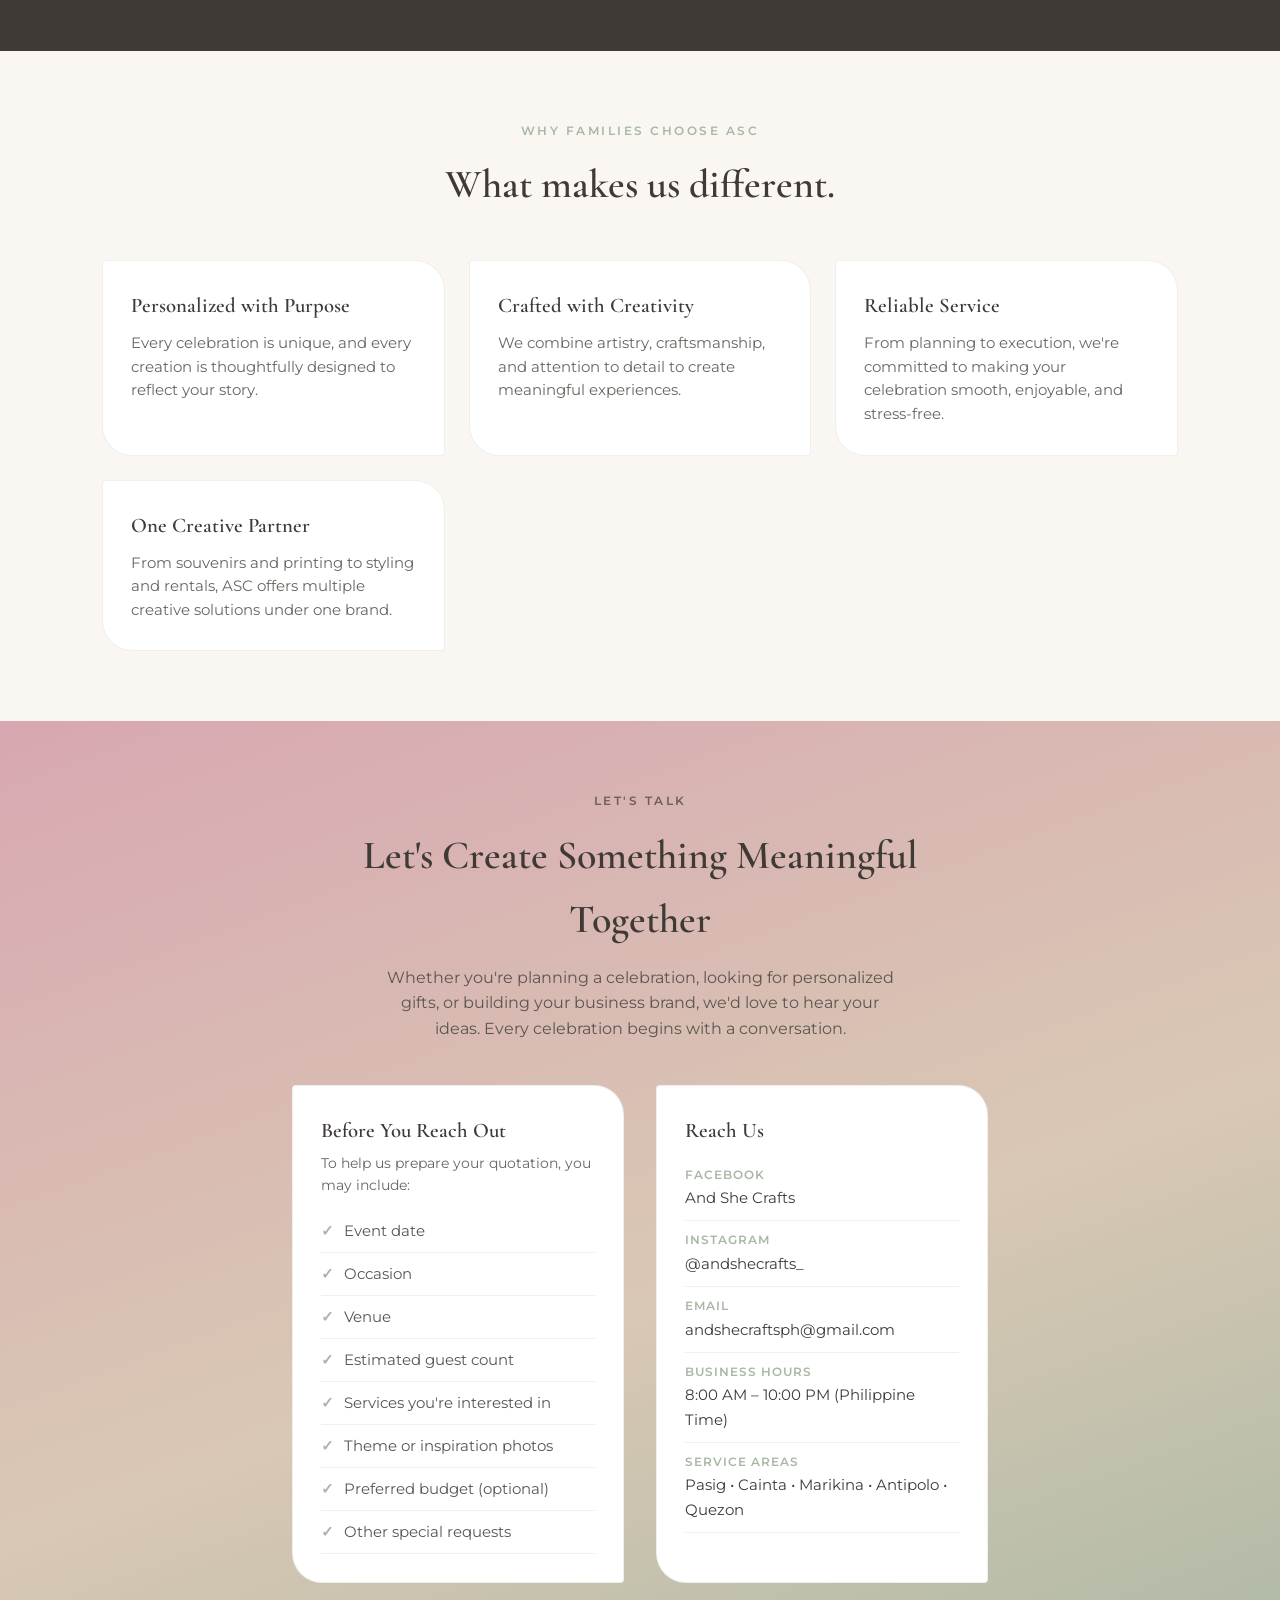
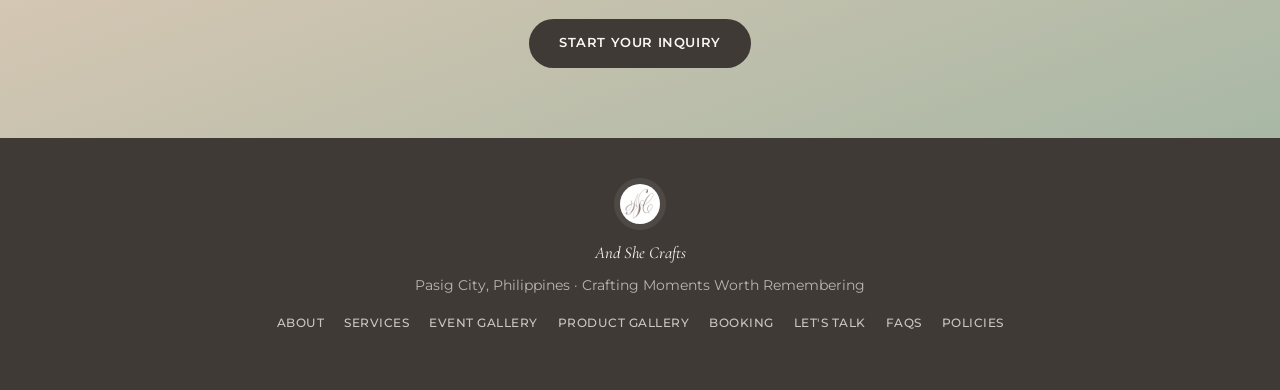
==== commit 87d77eff: "Add files via upload" ====
--- a/index.html
+++ b/index.html
@@ -23,8 +23,8 @@
       <ul id="navList">
         <li><a href="about.html">About</a></li>
         <li><a href="services.html">Services</a></li>
+        <li><a href="event-gallery.html">Event Gallery</a></li>
         <li><a href="product-gallery.html">Product Gallery</a></li>
-        <li><a href="event-gallery.html">Event Gallery</a></li>
         <li><a href="booking-guide.html">Booking</a></li>
         <li><a href="lets-talk.html">Let's Talk</a></li>
         <li><a href="faqs.html">FAQs</a></li>
@@ -105,9 +105,9 @@
       </div>
       <div class="nav-cards reveal">
         <a href="about.html" class="nav-card"><span class="num">01</span><h3>About ASC</h3><p>Our story, mission, and the values behind every creation.</p></a>
-        <a href="services.html" class="nav-card"><span class="num">02</span><h3>Our Services</h3><p>6 categories, 26 offerings — crafts, printing, styling, and more.</p></a>
-        <a href="product-gallery.html" class="nav-card"><span class="num">03</span><h3>Product Gallery</h3><p>Walk through our craftsmanship, from sketch to finished piece.</p></a>
-        <a href="event-gallery.html" class="nav-card"><span class="num">04</span><h3>Event Gallery</h3><p>Celebrations we've styled, coordinated, and captured.</p></a>
+        <a href="services.html" class="nav-card"><span class="num">02</span><h3>Our Services</h3><p>6 categories, 31 offerings — crafts, printing, styling, and more.</p></a>
+        <a href="event-gallery.html" class="nav-card"><span class="num">03</span><h3>Event Gallery</h3><p>Celebrations we've styled, coordinated, and captured.</p></a>
+        <a href="product-gallery.html" class="nav-card"><span class="num">04</span><h3>Product Gallery</h3><p>Walk through our craftsmanship, from sketch to finished piece.</p></a>
         <a href="booking-guide.html" class="nav-card"><span class="num">05</span><h3>Booking Guide</h3><p>How to inquire, book, and how we bring your vision to life.</p></a>
         <a href="lets-talk.html" class="nav-card"><span class="num">06</span><h3>Let's Talk</h3><p>Start your inquiry or message us directly.</p></a>
         <a href="faqs.html" class="nav-card"><span class="num">07</span><h3>FAQs</h3><p>Answers to the questions we hear most.</p></a>
@@ -190,8 +190,8 @@
     <ul>
       <li><a href="about.html">About</a></li>
       <li><a href="services.html">Services</a></li>
+      <li><a href="event-gallery.html">Event Gallery</a></li>
       <li><a href="product-gallery.html">Product Gallery</a></li>
-      <li><a href="event-gallery.html">Event Gallery</a></li>
       <li><a href="booking-guide.html">Booking</a></li>
       <li><a href="lets-talk.html">Let's Talk</a></li>
       <li><a href="faqs.html">FAQs</a></li>
--- a/css/style.css
+++ b/css/style.css
@@ -35,7 +35,7 @@
   nav ul.open{max-height:520px;overflow-y:auto;}
   nav ul li{width:100%;text-align:center;}
   nav ul a{display:block;padding:14px 0;}
-  .nav-toggle{display:block;}
+  .nav-toggle{display:block;order:99;margin-left:auto;}
 }
 
 /* Page header banner (all inner pages) */
@@ -144,6 +144,7 @@
 .svc-detail-panel{display:none;background:rgba(216,167,177,0.08);border-radius:6px;padding:32px;margin:20px 0 44px;}
 .svc-detail-panel.open{display:grid;grid-template-columns:1fr 1.3fr;gap:32px;}
 @media (max-width:760px){.svc-detail-panel.open{grid-template-columns:1fr;padding:22px;}}
+.svc-row > .svc-detail-panel{grid-column:1 / -1;}
 .svc-detail-panel img{width:100%;border-radius:4px 30px 4px 30px;aspect-ratio:4/3;object-fit:cover;}
 .svc-detail-panel h3{font-family:var(--serif);font-size:1.6rem;font-weight:600;margin-bottom:10px;}
 .svc-detail-panel .d-field{margin-bottom:14px;}
@@ -167,38 +168,6 @@
 .qty-stepper input{width:44px;border:none;text-align:center;font-size:0.88rem;background:transparent;-moz-appearance:textfield;}
 .qty-stepper input::-webkit-outer-spin-button,.qty-stepper input::-webkit-inner-spin-button{-webkit-appearance:none;margin:0;}
 
-/* Narrative gallery sections */
-.story-block{margin-bottom:64px;}
-.story-head{max-width:600px;margin-bottom:24px;}
-.story-head .s-num{font-family:var(--serif);color:var(--rose-deep);font-weight:600;font-size:0.85rem;}
-.story-head h3{font-family:var(--serif);font-size:1.7rem;font-weight:600;margin:6px 0 8px;}
-
-/* Story galleries: slideshow + thumbnails */
-.story-slideshow{position:relative;aspect-ratio:16/7;border-radius:6px 40px 6px 40px;overflow:hidden;margin-bottom:16px;background:rgba(63,58,54,0.06);}
-.story-slideshow img{position:absolute;inset:0;width:100%;height:100%;object-fit:cover;opacity:0;transition:opacity 1s ease;cursor:zoom-in;}
-.story-slideshow img.active{opacity:1;}
-@media (max-width:700px){.story-slideshow{aspect-ratio:4/3;}}
-.slide-arrow{
-  position:absolute;top:50%;transform:translateY(-50%);
-  background:rgba(250,247,242,0.85);border:none;border-radius:50%;
-  width:40px;height:40px;font-size:1.2rem;cursor:pointer;color:var(--charcoal);
-  display:flex;align-items:center;justify-content:center;z-index:5;
-}
-.slide-arrow:hover{background:#fff;}
-.slide-arrow.prev{left:14px;}
-.slide-arrow.next{right:14px;}
-@media (max-width:600px){.slide-arrow{width:32px;height:32px;font-size:1rem;}}
-
-.story-thumbs{display:grid;grid-template-columns:repeat(6,1fr);gap:10px;}
-.story-thumbs img{width:100%;aspect-ratio:1/1;object-fit:cover;border-radius:3px 14px 3px 14px;cursor:pointer;transition:transform .3s ease,opacity .3s ease;opacity:0.85;}
-.story-thumbs img:hover{transform:translateY(-3px);opacity:1;}
-@media (max-width:900px){.story-thumbs{grid-template-columns:repeat(4,1fr);}}
-@media (max-width:560px){.story-thumbs{grid-template-columns:repeat(3,1fr);}}
-
-.lightbox-overlay{display:none;position:fixed;inset:0;background:rgba(20,18,17,0.9);z-index:1100;align-items:center;justify-content:center;padding:24px;cursor:zoom-out;}
-.lightbox-overlay.open{display:flex;}
-.lightbox-overlay img{max-width:90vw;max-height:90vh;border-radius:4px;object-fit:contain;}
-
 /* Inquiry form */
 .inquiry-form{display:grid;gap:16px;}
 .inquiry-form label{font-size:0.76rem;letter-spacing:1px;text-transform:uppercase;font-weight:600;color:var(--sage);display:block;margin-bottom:6px;}
@@ -297,9 +266,21 @@
 .progress-step.done .p-dot{background:var(--sage);}
 .progress-step.done{color:var(--sage);}
 .progress-sep{width:26px;height:1px;background:#d8d2cc;margin:0 12px;}
+
+/* Mobile: switch to a compact 2x2 grid so labels stay visible instead of being hidden */
 @media (max-width:700px){
-  .progress-step .p-text{display:none;}
-  .progress-sep{width:14px;margin:0 6px;}
+  .progress-steps{
+    display:grid;grid-template-columns:1fr 1fr;gap:10px 16px;
+    max-width:340px;margin:0 auto;padding:18px 12px 6px;
+  }
+  .progress-step{font-size:0.72rem;gap:7px;}
+  .progress-step .p-text{display:inline;line-height:1.25;}
+  .progress-sep{display:none;}
+}
+@media (max-width:380px){
+  .progress-steps{grid-template-columns:1fr 1fr;gap:8px 10px;max-width:300px;}
+  .progress-step{font-size:0.68rem;}
+  .progress-step .p-dot{width:18px;height:18px;font-size:0.62rem;}
 }
 
 /* Your Quote review (Let's Talk page) */
@@ -309,6 +290,96 @@
 /* Custom-inquiry note */
 .custom-note{background:rgba(168,184,165,0.1);border:1px solid rgba(168,184,165,0.25);border-radius:6px;padding:18px 24px;font-size:0.9rem;color:#5b5551;text-align:center;margin-top:28px;}
 .custom-note a{color:var(--rose-deep);font-weight:600;text-decoration:underline;}
+
+.success-icon{
+  width:64px;height:64px;border-radius:50%;
+  object-fit:cover;background:#fff;
+  border:1px solid rgba(63,58,54,0.1);
+  padding:6px;margin:0 auto 18px;display:block;
+}
+
+/* ============ STORY COLLAGE (Event Gallery V10) ============ */
+.story-collage{
+  display:grid;
+  grid-template-columns:repeat(6, 1fr);
+  grid-auto-rows:90px;
+  grid-auto-flow:dense;
+  gap:10px;
+}
+.story-tile{
+  position:relative;overflow:hidden;border-radius:4px;cursor:zoom-in;
+  grid-column:span 3; grid-row:span 2;
+}
+.story-tile.tall{grid-column:span 2; grid-row:span 4;}
+.story-tile.landscape{grid-column:span 3; grid-row:span 2;}
+.story-tile.wide{grid-column:span 4; grid-row:span 2;}
+.story-tile.hero{grid-column:span 4; grid-row:span 3;}
+.story-tile img{
+  width:100%;height:100%;object-fit:cover;display:block;
+  transition:transform .5s ease;
+}
+.story-tile:hover img{transform:scale(1.045);}
+.story-tile::after{
+  content:'';position:absolute;inset:0;
+  background:linear-gradient(180deg, transparent 60%, rgba(63,58,54,0.18) 100%);
+  opacity:0;transition:opacity .3s ease;pointer-events:none;
+}
+.story-tile:hover::after{opacity:1;}
+
+@media (max-width:900px){
+  .story-collage{grid-template-columns:repeat(4, 1fr);grid-auto-rows:80px;gap:8px;}
+  .story-tile{grid-column:span 2; grid-row:span 2;}
+  .story-tile.tall{grid-column:span 2; grid-row:span 3;}
+  .story-tile.landscape{grid-column:span 2; grid-row:span 2;}
+  .story-tile.wide{grid-column:span 4; grid-row:span 2;}
+  .story-tile.hero{grid-column:span 4; grid-row:span 3;}
+}
+@media (max-width:560px){
+  .story-collage{grid-template-columns:repeat(2, 1fr);grid-auto-rows:120px;gap:6px;}
+  .story-tile{grid-column:span 1; grid-row:span 2;}
+  .story-tile.tall{grid-column:span 1; grid-row:span 3;}
+  .story-tile.landscape{grid-column:span 2; grid-row:span 2;}
+  .story-tile.wide{grid-column:span 2; grid-row:span 2;}
+  .story-tile.hero{grid-column:span 2; grid-row:span 3;}
+}
+
+/* Premium lightbox for the story collage */
+.story-lightbox{
+  display:none;position:fixed;inset:0;z-index:1400;
+  background:rgba(18,16,15,0.96);
+  align-items:center;justify-content:center;
+}
+.story-lightbox.open{display:flex;}
+.story-lightbox img{
+  max-width:88vw;max-height:86vh;object-fit:contain;
+  border-radius:2px;user-select:none;
+}
+.story-lightbox .lb-close{
+  position:absolute;top:22px;right:26px;background:none;border:none;
+  color:rgba(250,247,242,0.85);font-size:1.8rem;cursor:pointer;line-height:1;
+  width:44px;height:44px;
+}
+.story-lightbox .lb-close:hover{color:#fff;}
+.story-lightbox .lb-nav{
+  position:absolute;top:50%;transform:translateY(-50%);
+  background:rgba(250,247,242,0.1);border:none;color:rgba(250,247,242,0.85);
+  width:52px;height:52px;border-radius:50%;font-size:1.6rem;cursor:pointer;
+  display:flex;align-items:center;justify-content:center;
+  transition:background .25s ease;
+}
+.story-lightbox .lb-nav:hover{background:rgba(250,247,242,0.2);color:#fff;}
+.story-lightbox .lb-prev{left:20px;}
+.story-lightbox .lb-next{right:20px;}
+.story-lightbox .lb-counter{
+  position:absolute;bottom:24px;left:50%;transform:translateX(-50%);
+  color:rgba(250,247,242,0.6);font-size:0.78rem;letter-spacing:1px;
+}
+@media (max-width:600px){
+  .story-lightbox .lb-nav{width:42px;height:42px;font-size:1.3rem;}
+  .story-lightbox .lb-prev{left:8px;}
+  .story-lightbox .lb-next{right:8px;}
+  .story-lightbox .lb-close{top:12px;right:14px;}
+}
 
 /* ============ MOBILE LAYOUT FIXES (V9) ============ */
 /* Any two-column grid using this class collapses to one column on mobile,
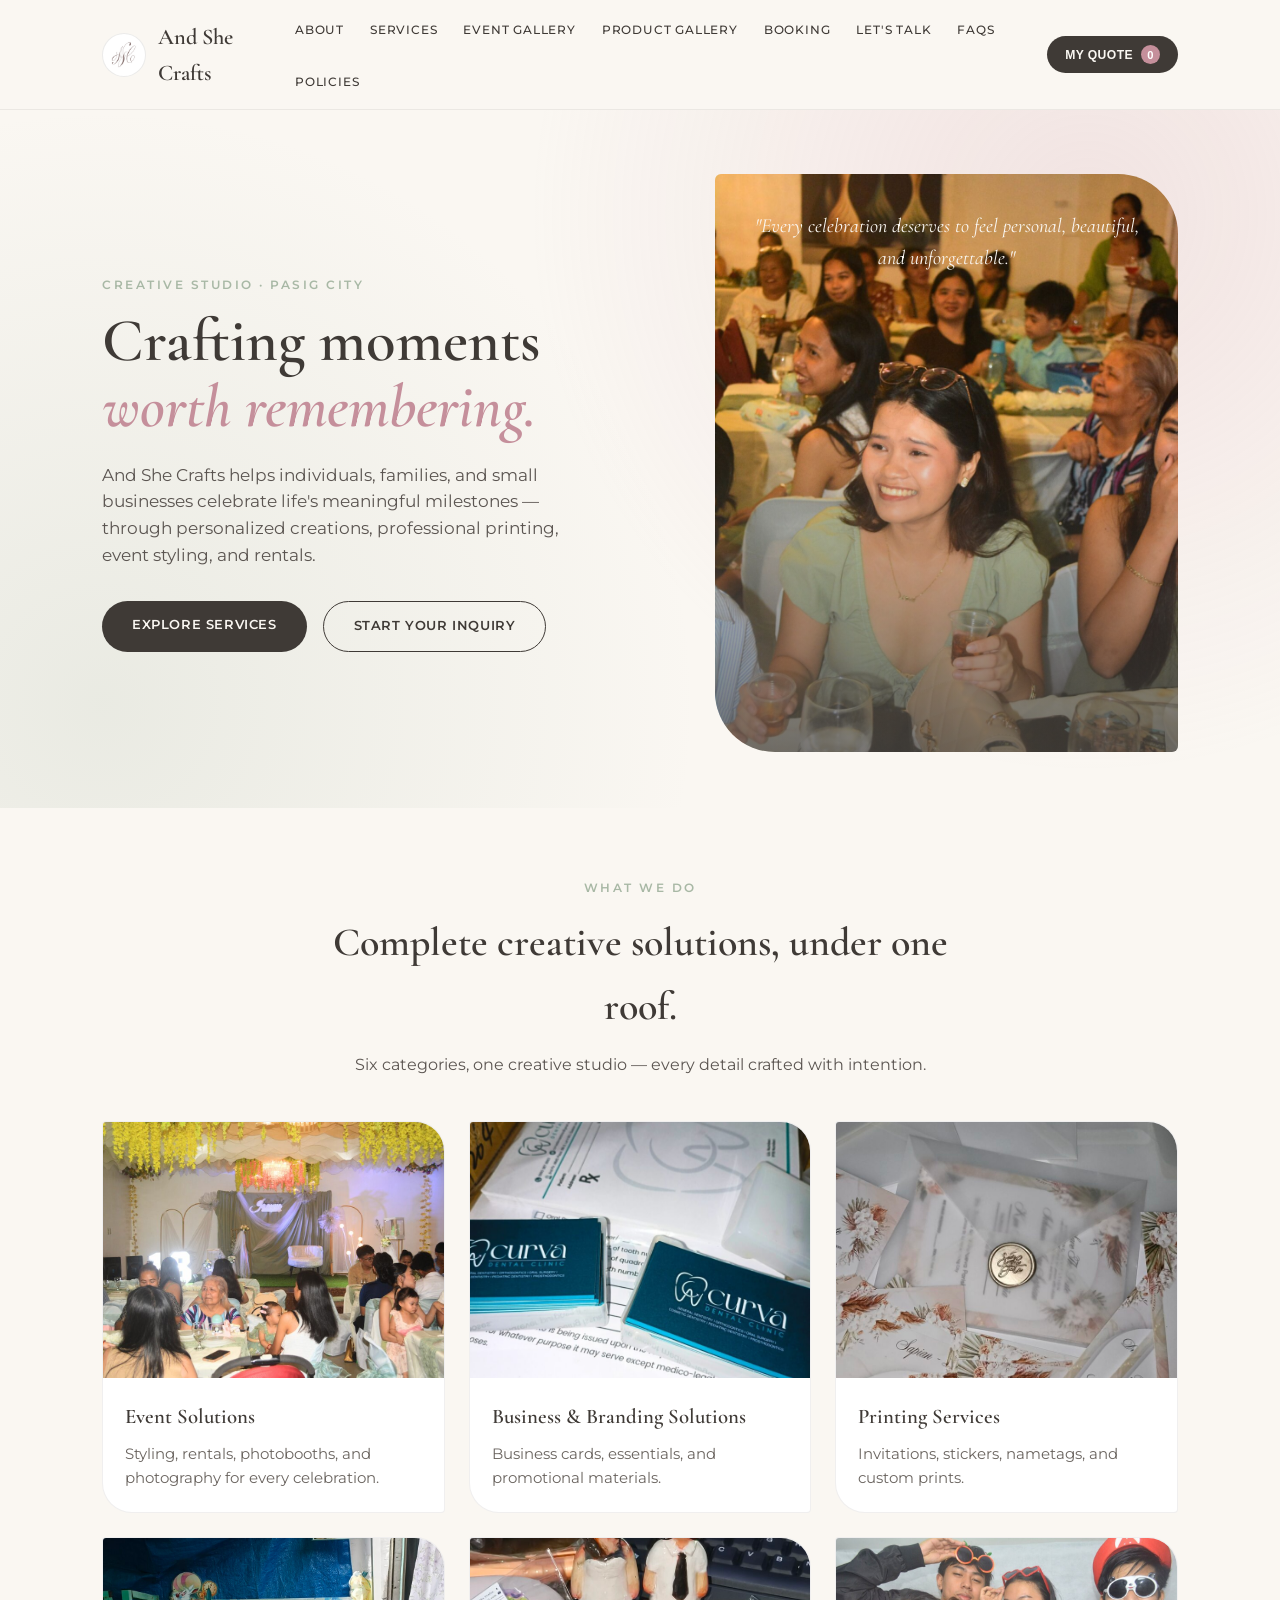
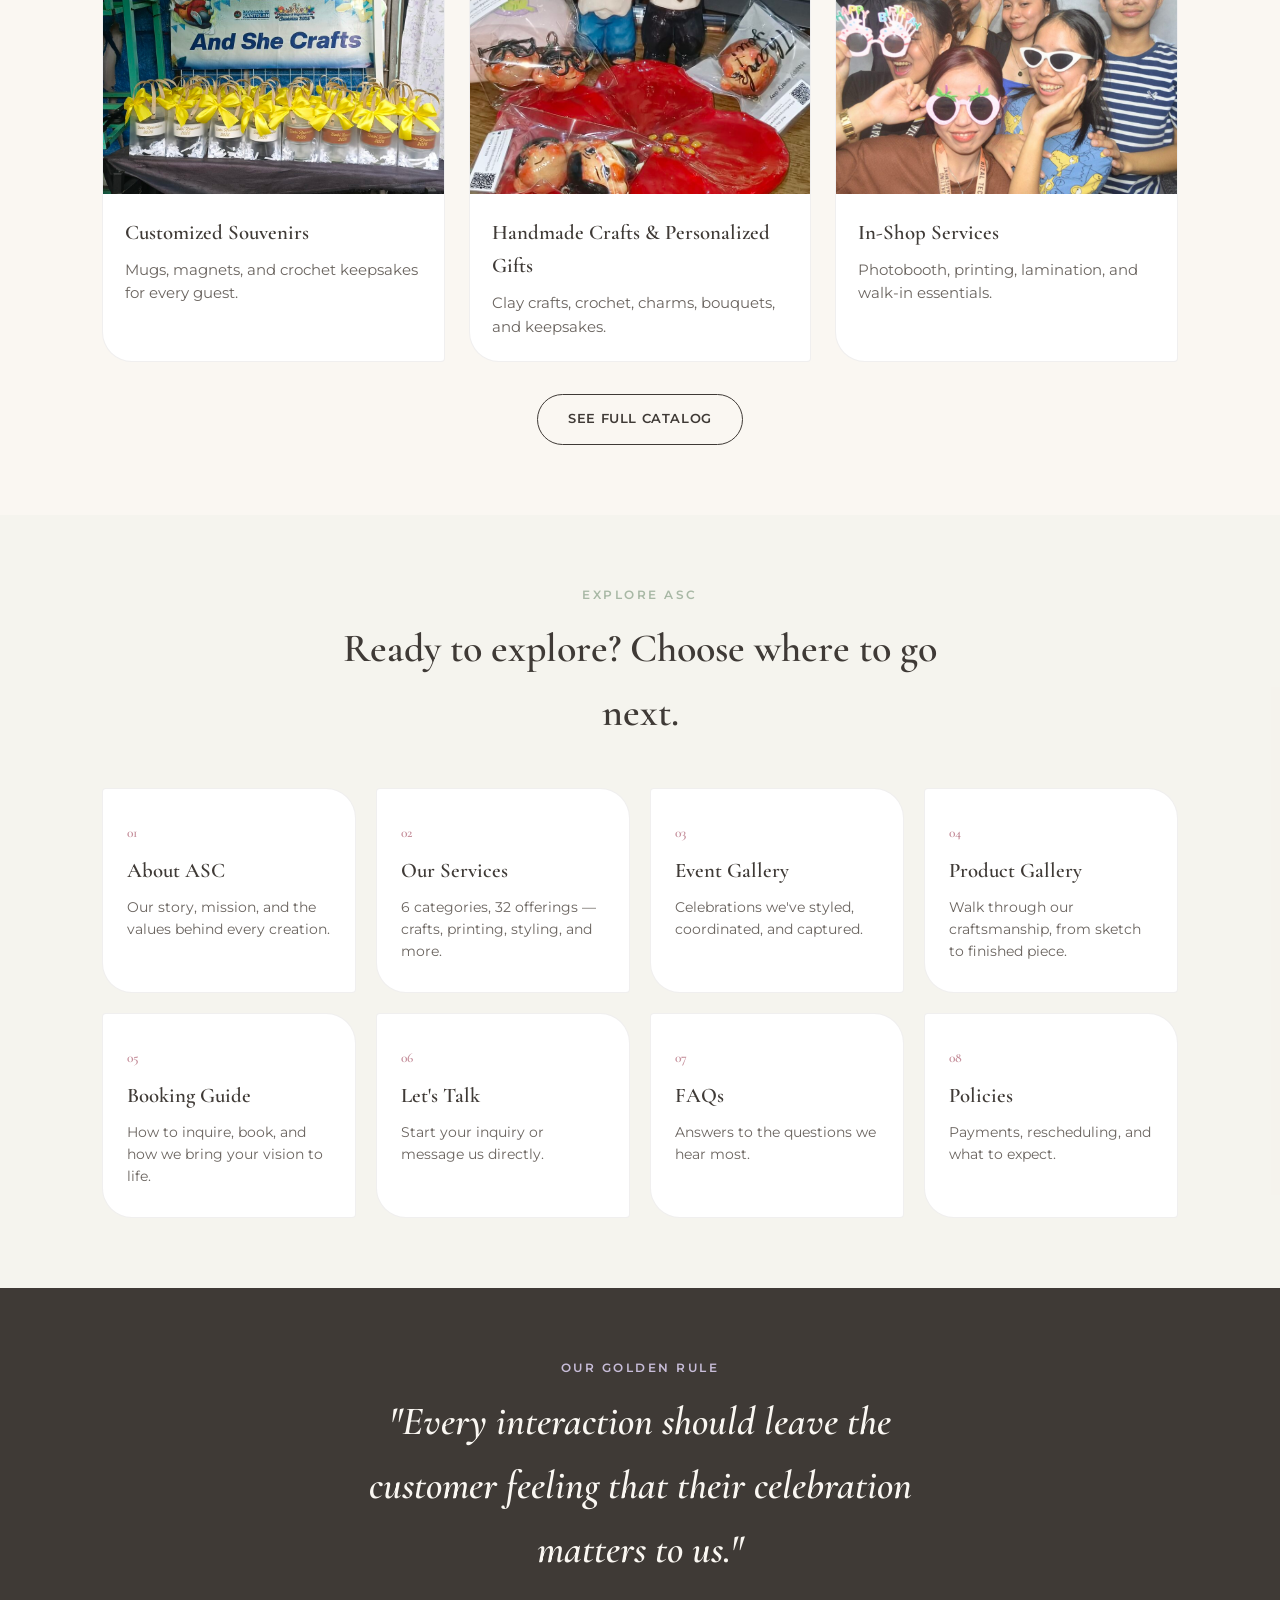
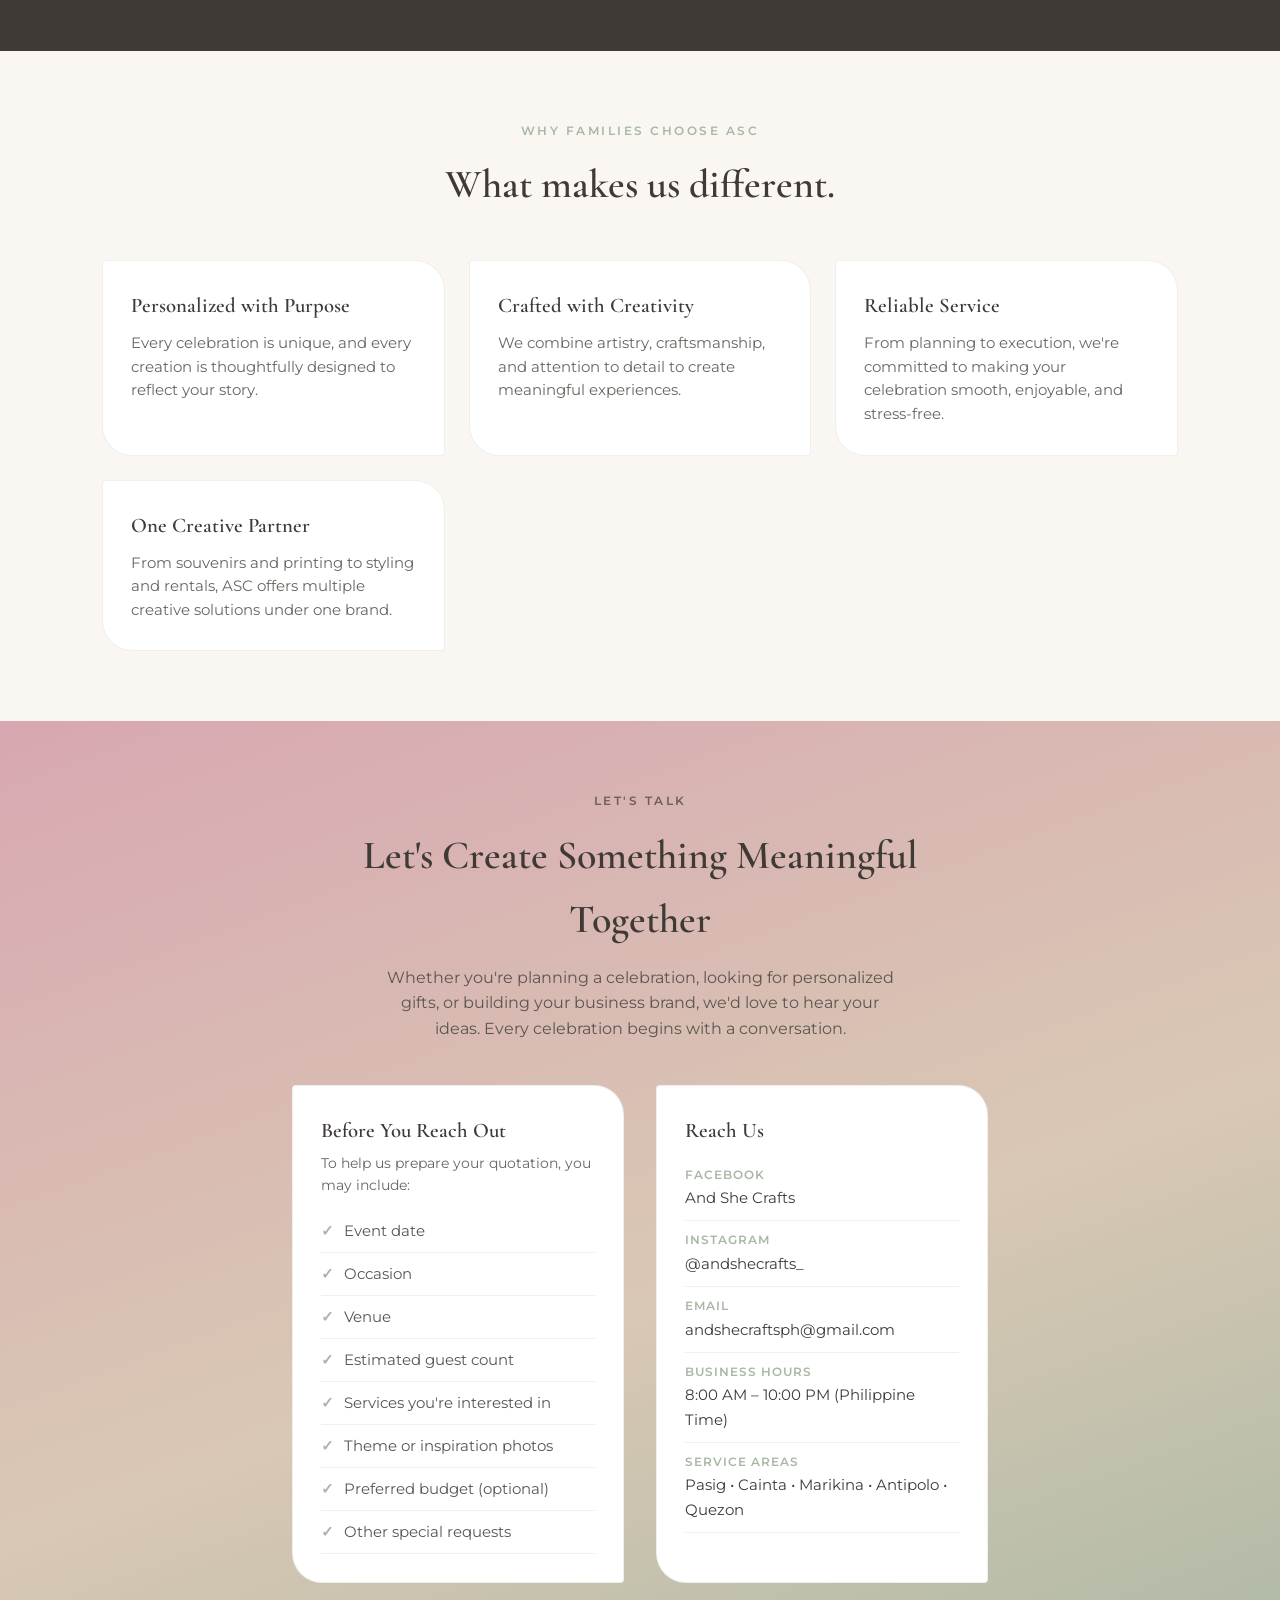
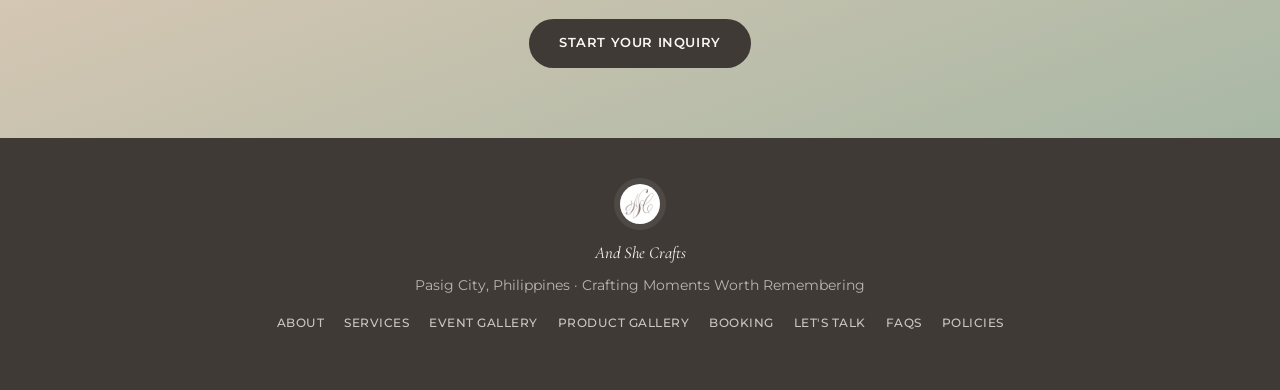
==== commit dbed357f: "Add files via upload" ====
--- a/index.html
+++ b/index.html
@@ -105,7 +105,7 @@
       </div>
       <div class="nav-cards reveal">
         <a href="about.html" class="nav-card"><span class="num">01</span><h3>About ASC</h3><p>Our story, mission, and the values behind every creation.</p></a>
-        <a href="services.html" class="nav-card"><span class="num">02</span><h3>Our Services</h3><p>6 categories, 31 offerings — crafts, printing, styling, and more.</p></a>
+        <a href="services.html" class="nav-card"><span class="num">02</span><h3>Our Services</h3><p>6 categories, 32 offerings — crafts, printing, styling, and more.</p></a>
         <a href="event-gallery.html" class="nav-card"><span class="num">03</span><h3>Event Gallery</h3><p>Celebrations we've styled, coordinated, and captured.</p></a>
         <a href="product-gallery.html" class="nav-card"><span class="num">04</span><h3>Product Gallery</h3><p>Walk through our craftsmanship, from sketch to finished piece.</p></a>
         <a href="booking-guide.html" class="nav-card"><span class="num">05</span><h3>Booking Guide</h3><p>How to inquire, book, and how we bring your vision to life.</p></a>
--- a/css/style.css
+++ b/css/style.css
@@ -63,6 +63,8 @@
 /* Buttons */
 .btn{display:inline-block;padding:14px 30px;border-radius:999px;font-size:0.8rem;font-weight:600;letter-spacing:0.6px;text-transform:uppercase;transition:transform .25s ease,box-shadow .25s ease,background .25s ease,color .25s ease;}
 .btn-primary{background:var(--charcoal);color:var(--ivory);border:none;cursor:pointer;}
+.btn:disabled{opacity:0.45;cursor:not-allowed;}
+.btn:disabled:hover{transform:none;}
 .btn-primary:hover{transform:translateY(-2px);box-shadow:0 10px 24px rgba(63,58,54,0.2);}
 .btn-outline{border:1px solid var(--charcoal);background:transparent;}
 .btn-outline:hover{background:var(--charcoal);color:var(--ivory);}
@@ -156,10 +158,17 @@
 .pkg-tab{background:#fff;border:1.5px solid rgba(63,58,54,0.15);border-radius:999px;padding:9px 20px;font-size:0.82rem;font-weight:600;color:var(--charcoal);cursor:pointer;transition:all .25s ease;}
 .pkg-tab:hover{border-color:var(--rose-deep);}
 .pkg-tab.active{background:var(--charcoal);border-color:var(--charcoal);color:var(--ivory);}
+.variant-groups{margin-top:16px;}
+.variant-axis{margin-bottom:16px;}
+.variant-axis:last-child{margin-bottom:0;}
+.variant-axis-label{font-size:0.75rem;font-weight:700;letter-spacing:0.04em;text-transform:uppercase;color:#8a8580;margin-bottom:8px;}
+.variant-pill-row{margin-top:0;}
+.variant-pill-row .pkg-tab{padding:7px 16px;font-size:0.78rem;}
 .pkg-includes{list-style:none;padding:0;margin-top:10px;}
 .pkg-includes li{display:flex;gap:10px;align-items:flex-start;padding:7px 0;font-size:0.92rem;color:#5b5551;}
 .pkg-includes li::before{content:'✓';color:var(--sage);font-weight:700;}
 .pkg-price{font-family:var(--serif);font-size:1.7rem;font-weight:600;color:var(--rose-deep);margin:6px 0 4px;}
+.pkg-price.unavailable{font-family:var(--sans);font-size:0.95rem;font-weight:600;color:#8a8580;}
 .pkg-btn-row{display:flex;gap:14px;flex-wrap:wrap;margin-top:20px;}
 
 /* Quantity stepper (used both in expanded panel and quote drawer) */
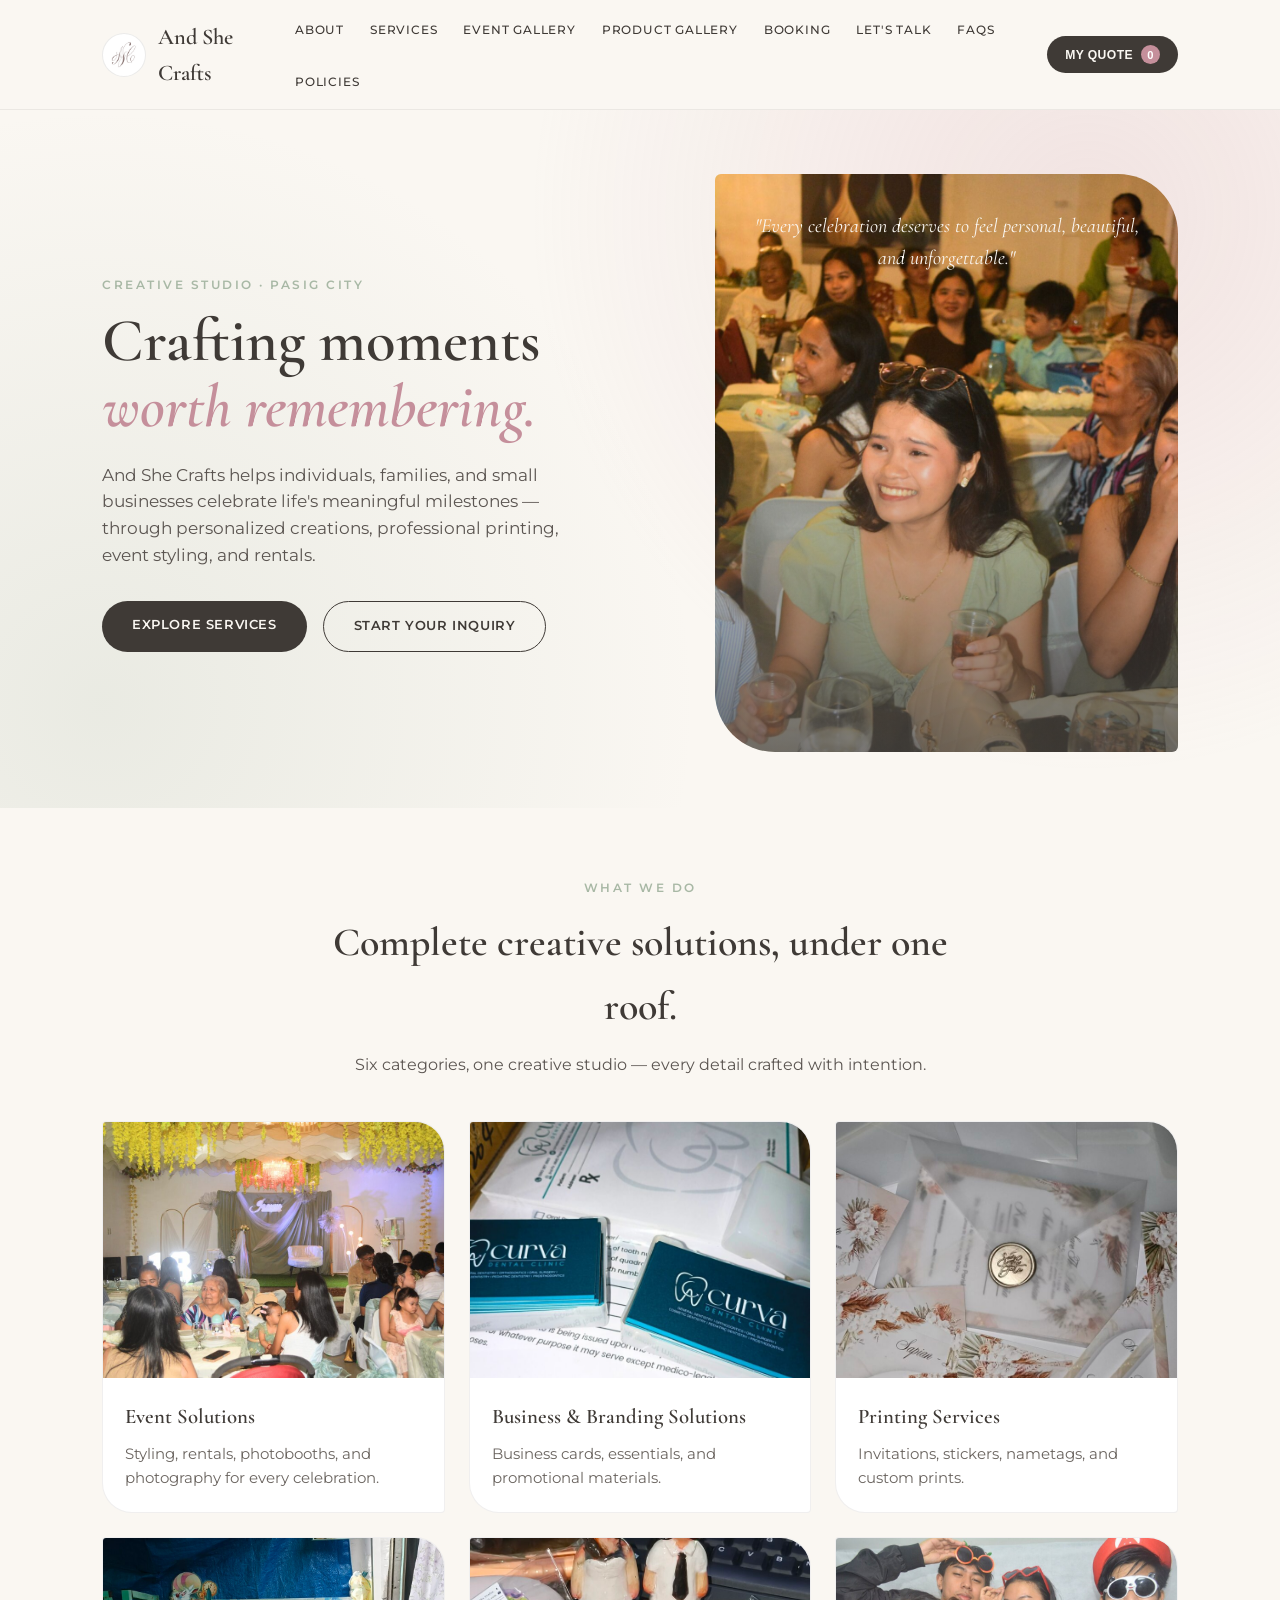
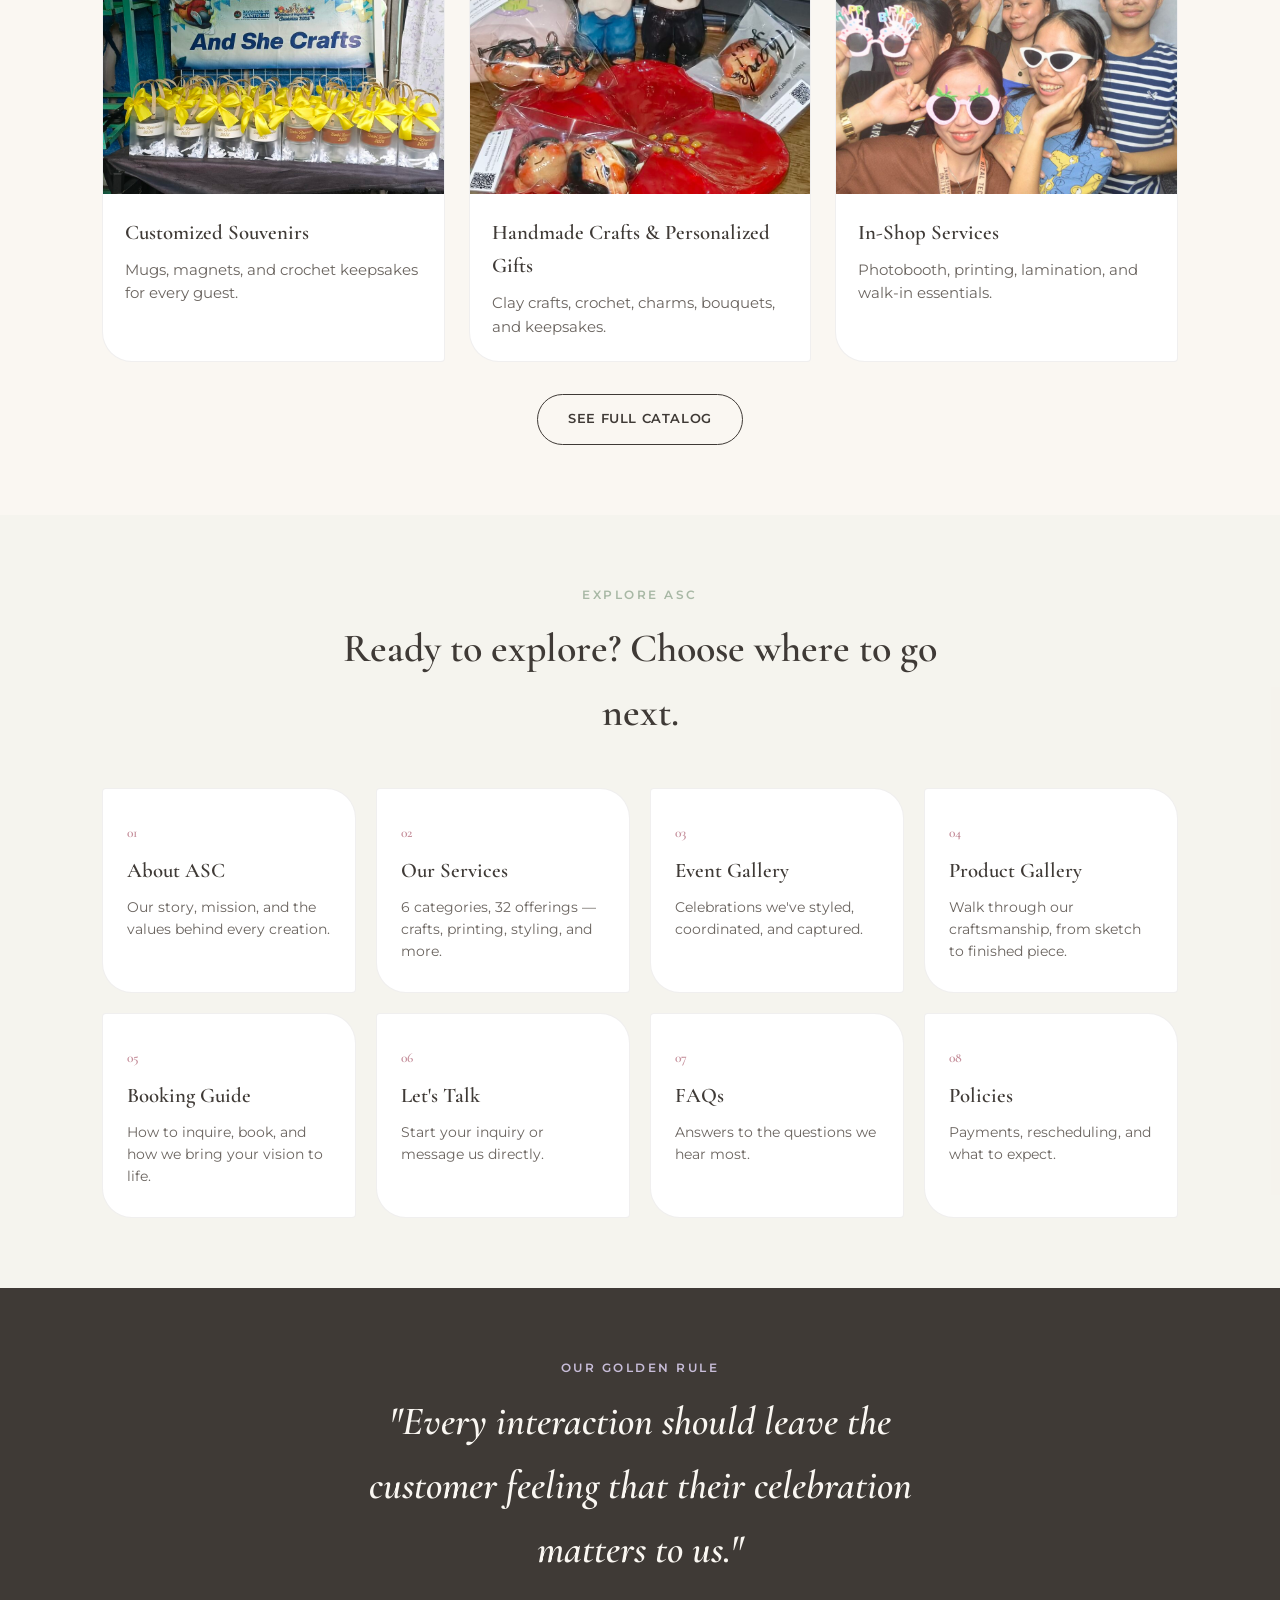
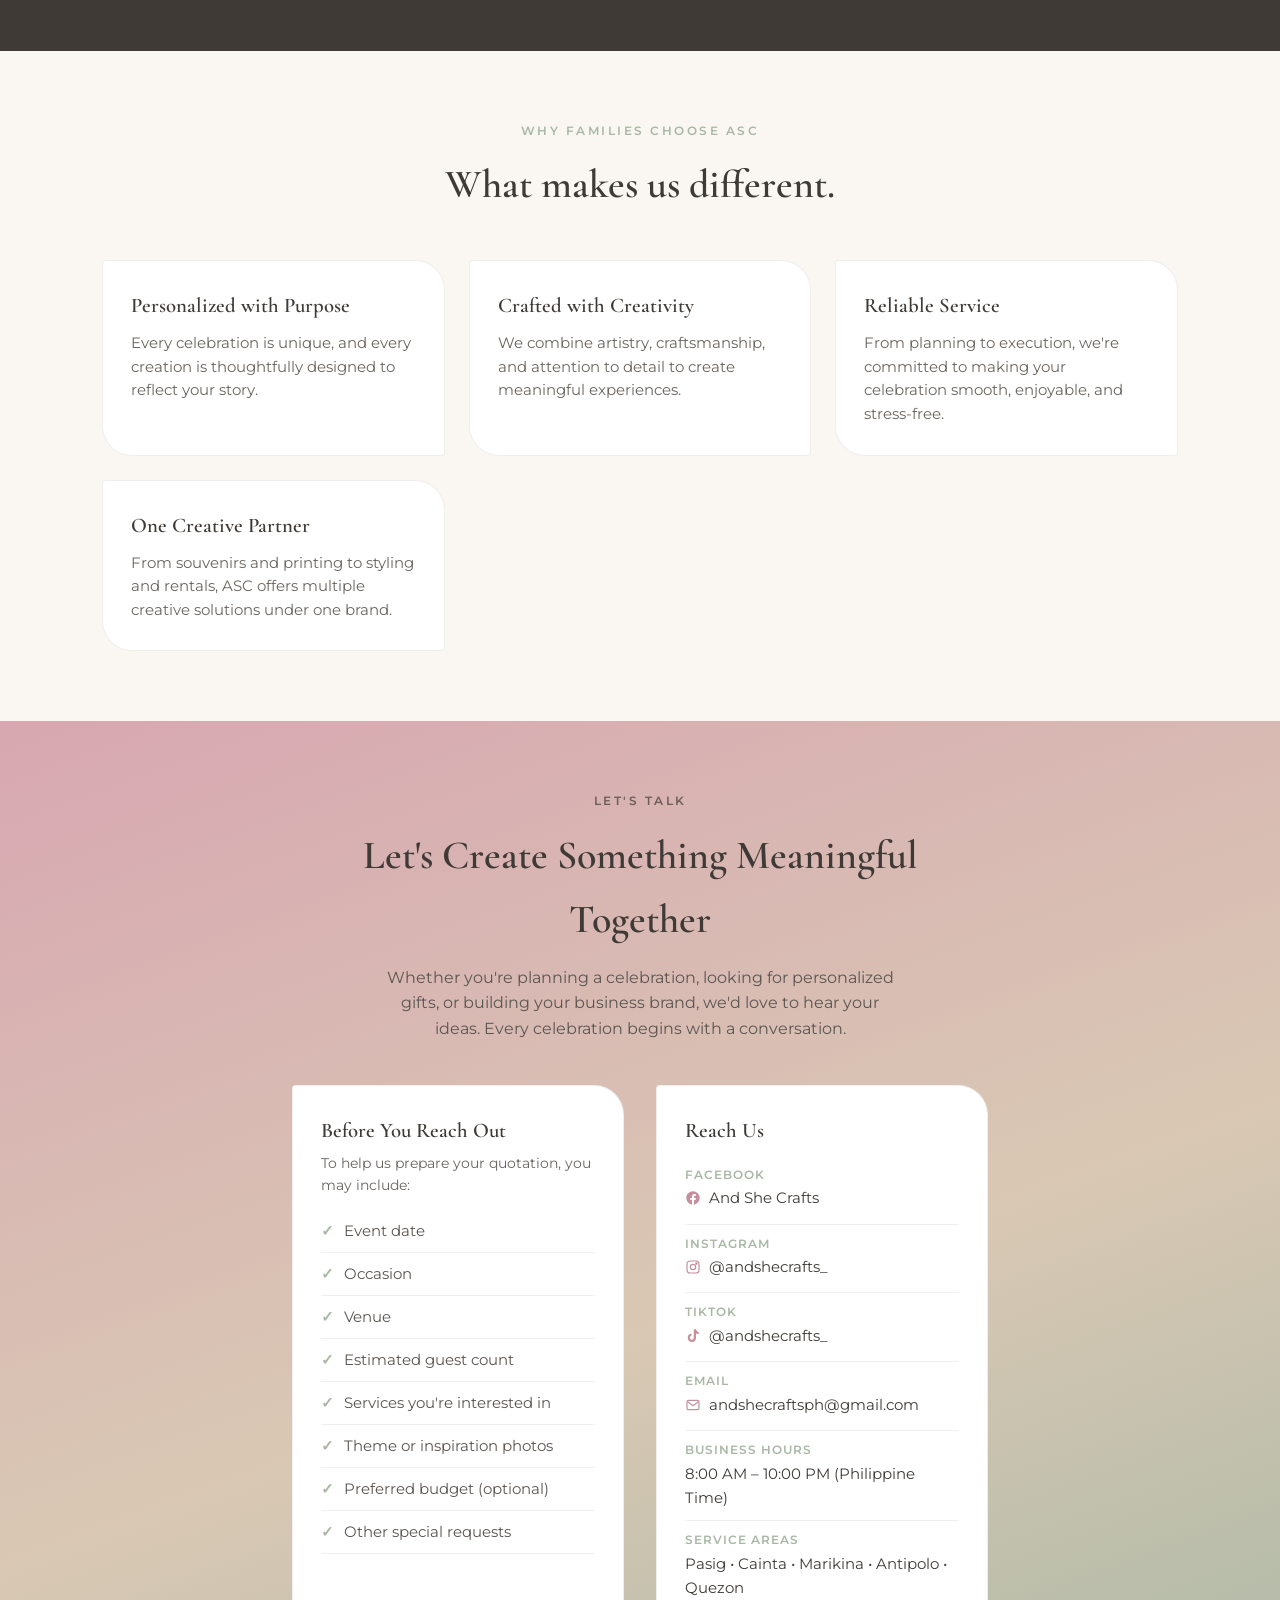
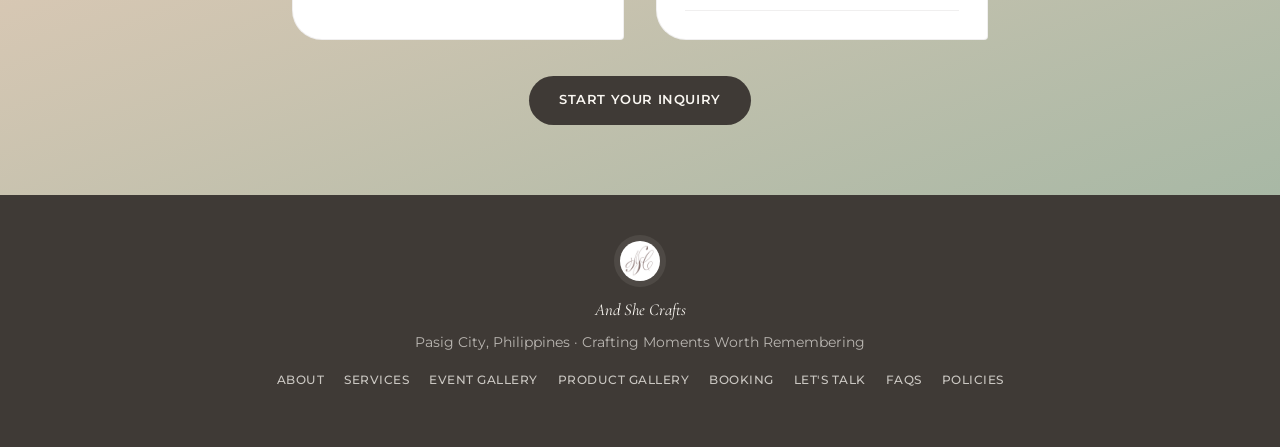
==== commit 5211cb70: "Add files via upload" ====
--- a/index.html
+++ b/index.html
@@ -4,6 +4,25 @@
 <meta charset="UTF-8">
 <meta name="viewport" content="width=device-width, initial-scale=1.0">
 <title>And She Crafts — Crafting Moments Worth Remembering</title>
+<meta name="description" content="And She Crafts is a creative studio in Pasig City crafting personalized celebrations — event styling, souvenirs, printing, and handmade keepsakes.">
+<link rel="canonical" href="https://www.andshecrafts.com/">
+
+<!-- Open Graph -->
+<meta property="og:type" content="website">
+<meta property="og:site_name" content="And She Crafts">
+<meta property="og:title" content="And She Crafts — Crafting Moments Worth Remembering">
+<meta property="og:description" content="And She Crafts is a creative studio in Pasig City crafting personalized celebrations — event styling, souvenirs, printing, and handmade keepsakes.">
+<meta property="og:url" content="https://www.andshecrafts.com/">
+<meta property="og:image" content="https://www.andshecrafts.com/images/og-cover.jpg">
+<meta property="og:image:width" content="1200">
+<meta property="og:image:height" content="630">
+<meta property="og:locale" content="en_PH">
+
+<!-- Twitter Card -->
+<meta name="twitter:card" content="summary_large_image">
+<meta name="twitter:title" content="And She Crafts — Crafting Moments Worth Remembering">
+<meta name="twitter:description" content="And She Crafts is a creative studio in Pasig City crafting personalized celebrations — event styling, souvenirs, printing, and handmade keepsakes.">
+<meta name="twitter:image" content="https://www.andshecrafts.com/images/og-cover.jpg">
 <link rel="icon" type="image/x-icon" href="favicon.ico">
 <link rel="icon" type="image/png" sizes="16x16" href="images/favicon/favicon-16x16.png">
 <link rel="icon" type="image/png" sizes="32x32" href="images/favicon/favicon-32x32.png">
@@ -12,6 +31,32 @@
 <link rel="icon" type="image/png" sizes="192x192" href="images/favicon/android-chrome-192x192.png">
 <link rel="icon" type="image/png" sizes="512x512" href="images/favicon/android-chrome-512x512.png">
 <link rel="manifest" href="site.webmanifest">
+<script type="application/ld+json">
+{
+  "@context": "https://schema.org",
+  "@type": "LocalBusiness",
+  "name": "And She Crafts",
+  "alternateName": "ASC",
+  "description": "A creative studio in Pasig City, Philippines specializing in personalized celebrations, event styling, printing services, handmade crafts, and souvenirs.",
+  "url": "https://www.andshecrafts.com/",
+  "image": "https://www.andshecrafts.com/images/og-cover.jpg",
+  "logo": "https://www.andshecrafts.com/images/asc-logo.png",
+  "address": {
+    "@type": "PostalAddress",
+    "addressLocality": "Pasig City",
+    "addressRegion": "Metro Manila",
+    "addressCountry": "PH"
+  },
+  "areaServed": "Metro Manila, Philippines",
+  "email": "andshecraftsph@gmail.com",
+  "sameAs": [
+    "https://m.me/560537243808526",
+    "https://www.facebook.com/andshecraftsph",
+    "https://www.instagram.com/andshecrafts_",
+    "https://www.tiktok.com/@andshecrafts_?_r=1&_t=ZS-98GeV0aPs4D"
+  ]
+}
+</script>
 <link rel="stylesheet" href="css/style.css">
 </head>
 <body>
@@ -167,9 +212,10 @@
         <div class="info-card">
           <h3 style="margin-bottom:8px;">Reach Us</h3>
           <ul class="contact-info-list">
-            <li><span class="c-label">Facebook</span>And She Crafts</li>
-            <li><span class="c-label">Instagram</span>@andshecrafts_</li>
-            <li><span class="c-label">Email</span>andshecraftsph@gmail.com</li>
+            <li><span class="c-label">Facebook</span><a class="c-link" href="https://www.facebook.com/andshecraftsph" target="_blank" rel="noopener"><svg class="c-icon" width="16" height="16" viewBox="0 0 24 24" fill="currentColor" aria-hidden="true"><path d="M22 12.06C22 6.51 17.52 2 12 2S2 6.51 2 12.06c0 5 3.66 9.15 8.44 9.94v-7.03H7.9v-2.91h2.54V9.84c0-2.5 1.49-3.89 3.77-3.89 1.09 0 2.24.2 2.24.2v2.46h-1.26c-1.24 0-1.63.77-1.63 1.56v1.88h2.78l-.45 2.91h-2.33V22c4.78-.79 8.44-4.94 8.44-9.94Z"/></svg>And She Crafts</a></li>
+            <li><span class="c-label">Instagram</span><a class="c-link" href="https://www.instagram.com/andshecrafts_" target="_blank" rel="noopener"><svg class="c-icon" width="16" height="16" viewBox="0 0 24 24" fill="none" stroke="currentColor" stroke-width="1.8" aria-hidden="true"><rect x="3" y="3" width="18" height="18" rx="5"/><circle cx="12" cy="12" r="4"/><circle cx="17.2" cy="6.8" r="1"/></svg>@andshecrafts_</a></li>
+            <li><span class="c-label">TikTok</span><a class="c-link" href="https://www.tiktok.com/@andshecrafts_?_r=1&_t=ZS-98GeV0aPs4D" target="_blank" rel="noopener"><svg class="c-icon" width="16" height="16" viewBox="0 0 24 24" fill="currentColor" aria-hidden="true"><path d="M16.5 2c.3 2.2 1.9 3.9 4.1 4.2v3.1c-1.5 0-2.9-.5-4.1-1.3v6.9c0 3.4-2.8 6.1-6.2 6.1S4.1 17.9 4.1 14.5c0-3.2 2.4-5.8 5.6-6.1v3.2c-1.4.3-2.5 1.5-2.5 2.9 0 1.6 1.3 3 3 3s3-1.3 3-3V2h3.3Z"/></svg>@andshecrafts_</a></li>
+            <li><span class="c-label">Email</span><a class="c-link" href="mailto:andshecraftsph@gmail.com"><svg class="c-icon" width="16" height="16" viewBox="0 0 24 24" fill="none" stroke="currentColor" stroke-width="1.8" aria-hidden="true"><rect x="3" y="5" width="18" height="14" rx="2"/><path d="m4 7 8 6 8-6"/></svg>andshecraftsph@gmail.com</a></li>
             <li><span class="c-label">Business Hours</span>8:00 AM – 10:00 PM (Philippine Time)</li>
             <li><span class="c-label">Service Areas</span>Pasig • Cainta • Marikina • Antipolo • Quezon</li>
           </ul>
--- a/css/style.css
+++ b/css/style.css
@@ -14,6 +14,17 @@
 *{margin:0;padding:0;box-sizing:border-box;}
 html{scroll-behavior:smooth;}
 body{background:var(--ivory);color:var(--charcoal);font-family:var(--sans);line-height:1.6;}
+
+/* Branded keyboard focus state — charcoal outline gives ~11:1 contrast against the ivory
+   background (well above the WCAG 1.4.11 non-text 3:1 minimum), with a soft rose glow for
+   brand character. Applies to every interactive element sitewide. */
+a:focus-visible, button:focus-visible, input:focus-visible, textarea:focus-visible,
+select:focus-visible, [tabindex]:focus-visible {
+  outline: 2.5px solid var(--charcoal);
+  outline-offset: 3px;
+  box-shadow: 0 0 0 5px rgba(197,143,155,0.35);
+  border-radius: 3px;
+}
 a{text-decoration:none;color:inherit;}
 ul{list-style:none;}
 img{max-width:100%;display:block;}
@@ -129,6 +140,9 @@
 .contact-info-list{list-style:none;padding:0;}
 .contact-info-list li{padding:10px 0;border-bottom:1px solid rgba(63,58,54,0.08);font-size:0.95rem;}
 .contact-info-list .c-label{color:var(--sage);font-weight:600;font-size:0.72rem;letter-spacing:1px;text-transform:uppercase;display:block;margin-bottom:2px;}
+.contact-info-list a.c-link{display:inline-flex;align-items:center;gap:8px;color:var(--charcoal);text-decoration:none;transition:color .2s ease;}
+.contact-info-list a.c-link:hover{color:var(--rose-deep);}
+.contact-info-list .c-icon{flex-shrink:0;color:var(--rose-deep);}
 
 /* Interactive service cards (Services page) */
 .svc-row{display:grid;grid-template-columns:repeat(4,1fr);gap:16px;margin-bottom:0;}
@@ -137,7 +151,7 @@
 .svc-card{background:#fff;border:1px solid rgba(63,58,54,0.1);border-radius:4px 24px 4px 24px;overflow:hidden;cursor:pointer;text-align:left;font-family:inherit;transition:box-shadow .25s ease,border-color .25s ease;padding:0;}
 .svc-card img{width:100%;aspect-ratio:4/3;object-fit:cover;}
 .svc-card .svc-card-body{padding:16px 18px 20px;}
-.svc-card h4{font-family:var(--serif);font-size:1.1rem;font-weight:600;margin-bottom:4px;}
+.svc-card h3{font-family:var(--serif);font-size:1.1rem;font-weight:600;margin-bottom:4px;}
 .svc-card .svc-price{font-size:0.76rem;color:var(--rose-deep);font-weight:600;text-transform:uppercase;letter-spacing:0.4px;}
 .svc-card .svc-learn{font-size:0.78rem;color:var(--sage);margin-top:8px;font-weight:600;}
 .svc-card:hover{box-shadow:0 12px 24px rgba(63,58,54,0.1);}
@@ -265,7 +279,9 @@
 
 /* Progress indicator */
 .progress-steps{display:flex;justify-content:center;align-items:center;gap:0;flex-wrap:wrap;padding:18px 0 6px;}
-.progress-step{display:flex;align-items:center;gap:8px;font-size:0.76rem;color:#a8a19b;font-weight:600;}
+.progress-step{display:flex;align-items:center;gap:8px;font-size:0.76rem;color:#a8a19b;font-weight:600;background:none;border:none;font-family:var(--sans);cursor:pointer;padding:4px 2px;border-radius:6px;transition:color .2s ease;}
+.progress-step:hover:not(:disabled){color:var(--rose-deep);}
+.progress-step:disabled{cursor:default;}
 .progress-step .p-dot{
   width:20px;height:20px;border-radius:50%;background:#e4dfd9;color:#fff;
   display:flex;align-items:center;justify-content:center;font-size:0.68rem;flex-shrink:0;
@@ -306,6 +322,22 @@
   border:1px solid rgba(63,58,54,0.1);
   padding:6px;margin:0 auto 18px;display:block;
 }
+.success-check{display:block;margin:0 auto 6px;}
+.success-check-circle{
+  stroke:var(--sage);stroke-width:2.5;
+  stroke-dasharray:151;stroke-dashoffset:151;
+  animation:success-circle-draw .5s ease-out forwards;
+}
+.success-check-mark{
+  stroke:var(--sage);stroke-width:3.5;stroke-linecap:round;stroke-linejoin:round;
+  stroke-dasharray:32;stroke-dashoffset:32;
+  animation:success-check-draw .35s ease-out .5s forwards;
+}
+@keyframes success-circle-draw{to{stroke-dashoffset:0;}}
+@keyframes success-check-draw{to{stroke-dashoffset:0;}}
+@media (prefers-reduced-motion:reduce){
+  .success-check-circle,.success-check-mark{animation:none;stroke-dashoffset:0;}
+}
 
 /* ============ STORY COLLAGE (Event Gallery V10) ============ */
 .story-collage{
@@ -318,14 +350,23 @@
 .story-tile{
   position:relative;overflow:hidden;border-radius:4px;cursor:zoom-in;
   grid-column:span 3; grid-row:span 2;
-}
+  background:linear-gradient(100deg, rgba(63,58,54,0.06) 30%, rgba(63,58,54,0.11) 50%, rgba(63,58,54,0.06) 70%);
+  background-size:200% 100%;
+  animation:story-shimmer 1.6s ease-in-out infinite;
+}
+.story-tile.img-ready{animation:none; background:none;}
+.story-tile img{opacity:0;}
+.story-tile img.loaded{opacity:1;}
+@keyframes story-shimmer{0%{background-position:200% 0;}100%{background-position:-200% 0;}}
 .story-tile.tall{grid-column:span 2; grid-row:span 4;}
 .story-tile.landscape{grid-column:span 3; grid-row:span 2;}
-.story-tile.wide{grid-column:span 4; grid-row:span 2;}
-.story-tile.hero{grid-column:span 4; grid-row:span 3;}
+.story-tile.wide{grid-column:span 6; grid-row:span 2;}
+.story-tile.hero{grid-column:span 6; grid-row:span 3;}
+.story-tile.square{grid-column:span 2; grid-row:span 2;}
+.story-tile.tallsmall{grid-column:span 2; grid-row:span 3;}
 .story-tile img{
   width:100%;height:100%;object-fit:cover;display:block;
-  transition:transform .5s ease;
+  transition:transform .5s ease, opacity .4s ease;
 }
 .story-tile:hover img{transform:scale(1.045);}
 .story-tile::after{
@@ -342,6 +383,8 @@
   .story-tile.landscape{grid-column:span 2; grid-row:span 2;}
   .story-tile.wide{grid-column:span 4; grid-row:span 2;}
   .story-tile.hero{grid-column:span 4; grid-row:span 3;}
+  .story-tile.square{grid-column:span 2; grid-row:span 2;}
+  .story-tile.tallsmall{grid-column:span 2; grid-row:span 3;}
 }
 @media (max-width:560px){
   .story-collage{grid-template-columns:repeat(2, 1fr);grid-auto-rows:120px;gap:6px;}
@@ -350,6 +393,8 @@
   .story-tile.landscape{grid-column:span 2; grid-row:span 2;}
   .story-tile.wide{grid-column:span 2; grid-row:span 2;}
   .story-tile.hero{grid-column:span 2; grid-row:span 3;}
+  .story-tile.square{grid-column:span 1; grid-row:span 2;}
+  .story-tile.tallsmall{grid-column:span 1; grid-row:span 3;}
 }
 
 /* Premium lightbox for the story collage */
@@ -424,3 +469,6 @@
   /* Section rhythm: reduce generous desktop spacing for a tighter mobile flow */
   section{padding:48px 0;}
 }
+
+/* Visually hidden but accessible to screen readers / SEO heading structure */
+.sr-only{position:absolute;width:1px;height:1px;padding:0;margin:-1px;overflow:hidden;clip:rect(0,0,0,0);white-space:nowrap;border:0;}
